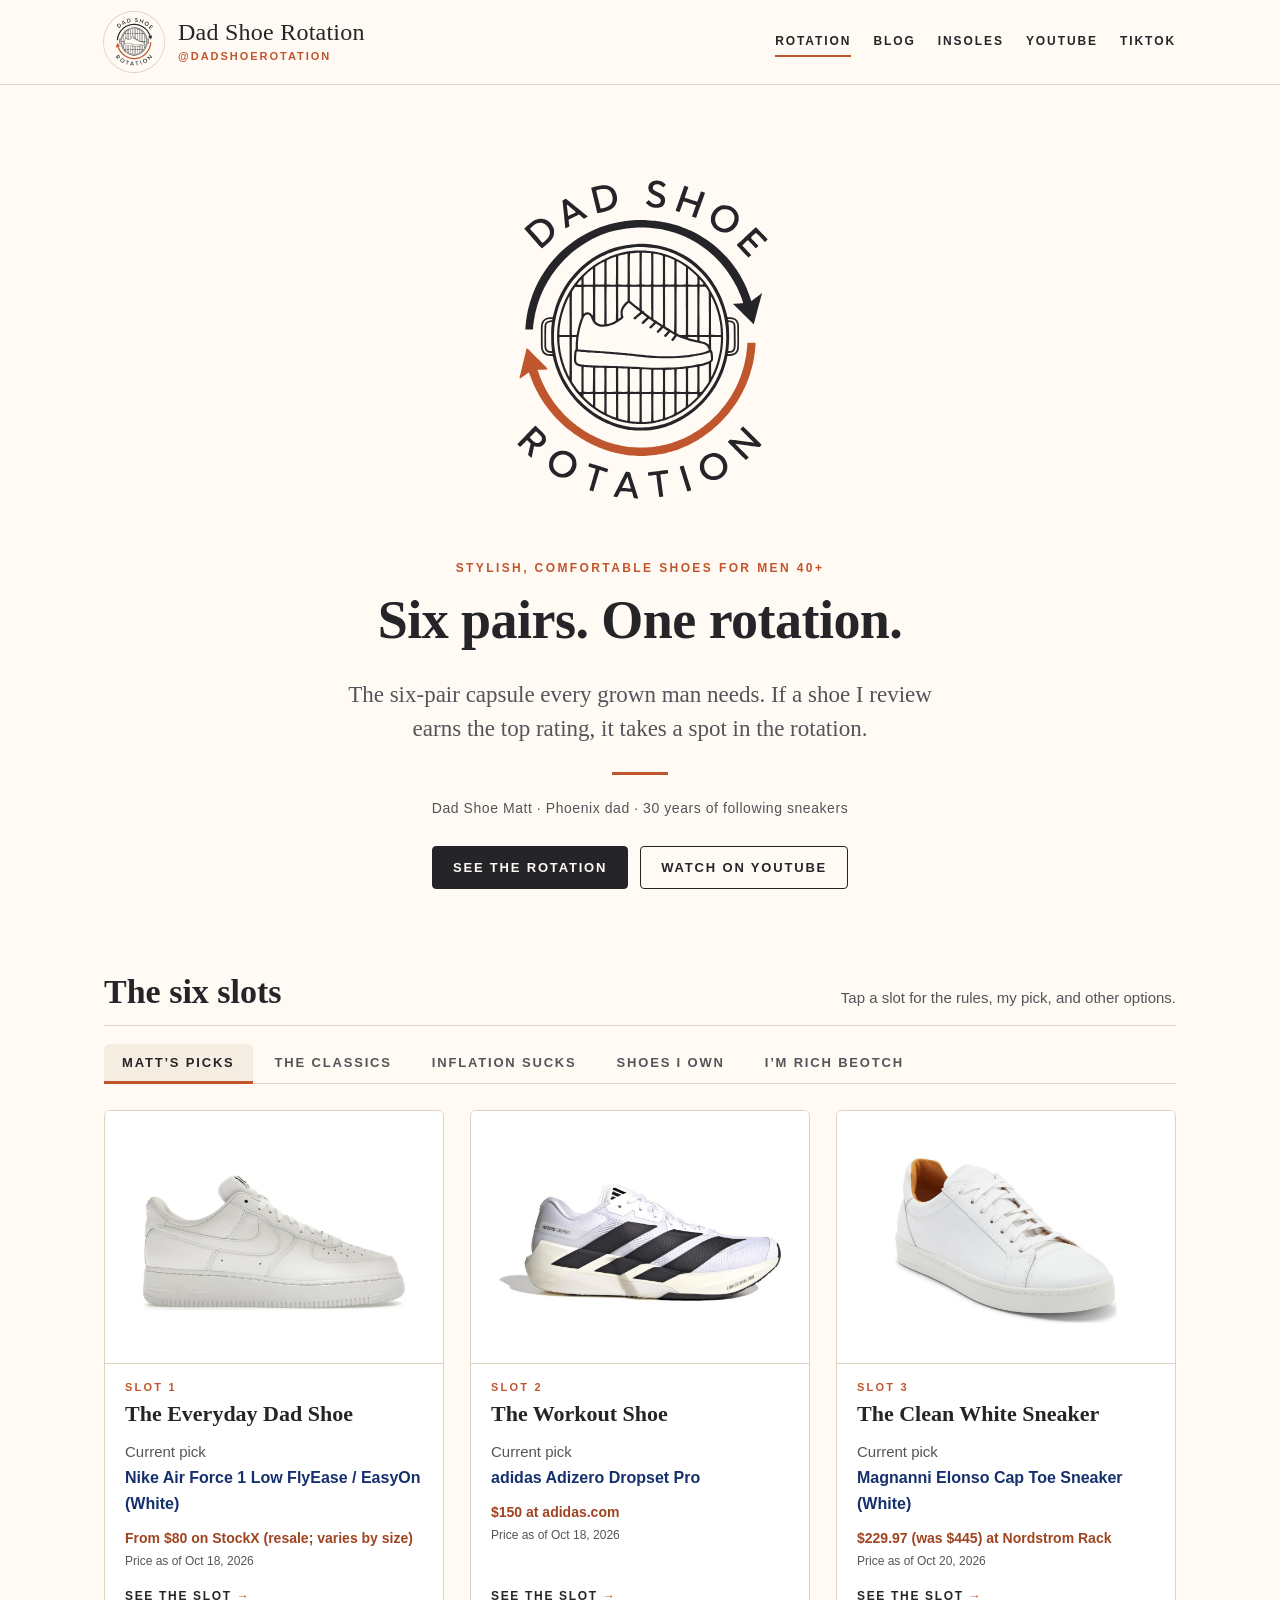
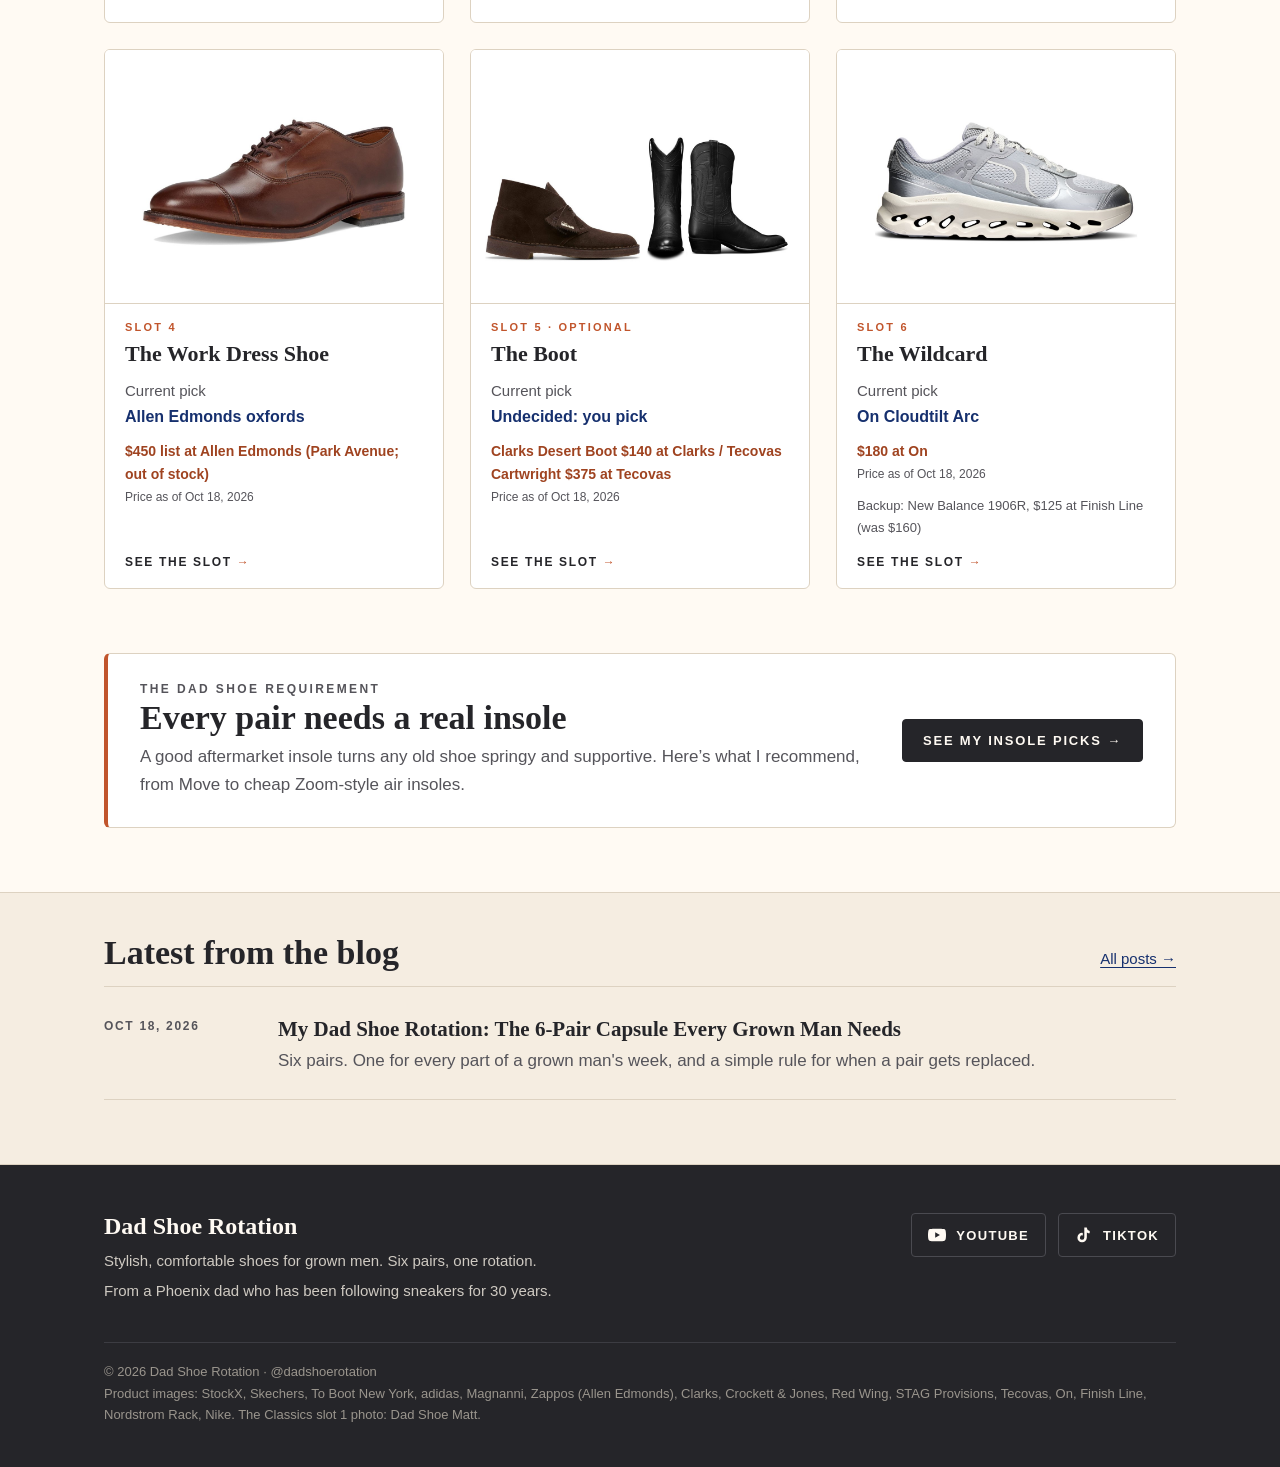
==== index.html @ 58acb255 "The Classics slot 2: Nike Structure Plus (White/Photon Dust/Black)" ====
<!doctype html>
<html lang="en">
<head>
<meta charset="utf-8">
<meta name="viewport" content="width=device-width, initial-scale=1">
<title>Dad Shoe Rotation: The six-pair capsule every grown man needs</title>
<meta name="description" content="The six-pair capsule every grown man needs. Shoe reviews and a living rotation from a Phoenix dad with 30 years of following sneakers.">
<meta property="og:title" content="Dad Shoe Rotation: The six-pair capsule every grown man needs">
<meta property="og:description" content="The six-pair capsule every grown man needs. Shoe reviews and a living rotation from a Phoenix dad with 30 years of following sneakers.">
<meta property="og:image" content="assets/dadshoerotation-logo-profile.png">
<meta name="theme-color" content="#fffaf3">
<link rel="icon" type="image/svg+xml" href="assets/dadshoerotation-logo-profile.svg">
<link rel="icon" type="image/png" href="assets/favicon-64.png">
<link rel="apple-touch-icon" href="assets/apple-touch-icon.png">
<link rel="stylesheet" href="assets/css/style.css">
</head>
<body>
<a class="skip" href="#main">Skip to content</a>
<header class="site-header">
  <div class="wrap">
    <a class="brand" href="index.html">
      <img src="assets/dadshoerotation-logo-profile.svg" alt="Dad Shoe Rotation logo" width="60" height="60">
      <span><span class="brand-name">Dad Shoe Rotation</span><span class="brand-handle">@dadshoerotation</span></span>
    </a>
    <nav class="nav" aria-label="Main"><a href="index.html#rotation" aria-current="page">Rotation</a><a href="blog/index.html">Blog</a><a href="insoles.html">Insoles</a><a href="https://www.youtube.com/@dadshoerotation" rel="noopener">YouTube</a><a href="https://www.tiktok.com/@dadshoerotation" rel="noopener">TikTok</a></nav>
  </div>
</header>
<main id="main">
<section class="hero">
  <div class="wrap hero-grid hero-stack">
    <img class="hero-logo" src="assets/dadshoerotation-logo-profile.svg" alt="Dad Shoe Rotation logo" width="420" height="420">
    <div class="hero-text">
      <p class="eyebrow">Stylish, comfortable shoes for men 40+</p>
      <h1>Six pairs. One rotation.</h1>
      <p class="lede">The six-pair capsule every grown man needs. If a shoe I review earns the top rating, it takes a spot in the rotation.</p>
      <hr class="rule">
      <p class="byline">Dad Shoe Matt &middot; Phoenix dad &middot; 30 years of following sneakers</p>
      <p class="hero-cta"><a class="btn btn-solid" href="#rotation">See the rotation</a> <a class="btn" href="https://www.youtube.com/@dadshoerotation" rel="noopener">Watch on YouTube</a></p>
    </div>
  </div>
</section>
<section class="section" id="rotation" aria-labelledby="rotation-title">
  <div class="wrap">
    <div class="section-head">
      <h2 id="rotation-title">The six slots</h2>
      <p>Tap a slot for the rules, my pick, and other options.</p>
    </div>
    <div class="tabs-row">
    <div class="tabs" role="tablist" aria-label="Rotation views" hidden>
      <button type="button" class="tab" role="tab" id="tab-picks" aria-controls="panel-picks" aria-selected="true" data-hash="picks">Matt&rsquo;s Picks</button>
      <button type="button" class="tab" role="tab" id="tab-classics" aria-controls="panel-classics" aria-selected="false" tabindex="-1" data-hash="classics">The Classics</button>
      <button type="button" class="tab" role="tab" id="tab-inflation" aria-controls="panel-inflation" aria-selected="false" tabindex="-1" data-hash="inflation">Inflation Sucks</button>
      <button type="button" class="tab" role="tab" id="tab-owned" aria-controls="panel-owned" aria-selected="false" tabindex="-1" data-hash="owned">Shoes I Own</button>
    </div>
      <a class="tab tab-link" href="rich.html">I&rsquo;m Rich Beotch</a>
    </div>
    <div class="tab-panel" id="panel-picks" aria-labelledby="tab-picks">
    <div class="grid">
      <a class="tile" href="slots/everyday-dad-shoe.html">
        <div class="tile-img"><img src="assets/slots/slot-1.jpg" alt="Nike Air Force 1 Low FlyEase in white" width="1200" height="900" loading="lazy"></div>
        <div class="tile-body">
          <span class="tile-num">Slot 1</span>
          <h3 class="tile-name">The Everyday Dad Shoe</h3>
          <p class="tile-pick">Current pick<strong>Nike Air Force 1 Low FlyEase / EasyOn (White)</strong></p>
          <p class="budget-price">From $80 on StockX (resale; varies by size)<span class="asof">Price as of Oct 18, 2026</span></p>
          <span class="tile-more">See the slot <span>&rarr;</span></span>
        </div>
      </a>
      <a class="tile" href="slots/workout-shoe.html">
        <div class="tile-img"><img src="assets/slots/slot-2.jpg" alt="adidas Adizero Dropset Pro training shoe in white with black stripes" width="1200" height="900" loading="lazy"></div>
        <div class="tile-body">
          <span class="tile-num">Slot 2</span>
          <h3 class="tile-name">The Workout Shoe</h3>
          <p class="tile-pick">Current pick<strong>adidas Adizero Dropset Pro</strong></p>
          <p class="budget-price">$150 at adidas.com<span class="asof">Price as of Oct 18, 2026</span></p>
          <span class="tile-more">See the slot <span>&rarr;</span></span>
        </div>
      </a>
      <a class="tile" href="slots/clean-white-sneaker.html">
        <div class="tile-img"><img src="assets/classics/classic-3.jpg" alt="Magnanni Elonso Cap Toe Sneaker in white leather" width="1200" height="900" loading="lazy"></div>
        <div class="tile-body">
          <span class="tile-num">Slot 3</span>
          <h3 class="tile-name">The Clean White Sneaker</h3>
          <p class="tile-pick">Current pick<strong>Magnanni Elonso Cap Toe Sneaker (White)</strong></p>
          <p class="budget-price">$229.97 (was $445) at Nordstrom Rack<span class="asof">Price as of Oct 20, 2026</span></p>
          <span class="tile-more">See the slot <span>&rarr;</span></span>
        </div>
      </a>
      <a class="tile" href="slots/work-dress-shoe.html">
        <div class="tile-img"><img src="assets/slots/slot-4.jpg" alt="Allen Edmonds Park Avenue cap-toe oxford in dark brown" width="1200" height="900" loading="lazy"></div>
        <div class="tile-body">
          <span class="tile-num">Slot 4</span>
          <h3 class="tile-name">The Work Dress Shoe</h3>
          <p class="tile-pick">Current pick<strong>Allen Edmonds oxfords</strong></p>
          <p class="budget-price">$450 list at Allen Edmonds (Park Avenue; out of stock)<span class="asof">Price as of Oct 18, 2026</span></p>
          <span class="tile-more">See the slot <span>&rarr;</span></span>
        </div>
      </a>
      <a class="tile" href="slots/boot.html">
        <div class="tile-img"><img src="assets/slots/slot-5.jpg" alt="Clarks Desert Boot in brown suede next to Tecovas Cartwright black cowboy boots" width="1200" height="900" loading="lazy"></div>
        <div class="tile-body">
          <span class="tile-num">Slot 5 &middot; Optional</span>
          <h3 class="tile-name">The Boot</h3>
          <p class="tile-pick">Current pick<strong>Undecided: you pick</strong></p>
          <p class="budget-price">Clarks Desert Boot $140 at Clarks / Tecovas Cartwright $375 at Tecovas<span class="asof">Price as of Oct 18, 2026</span></p>
          <span class="tile-more">See the slot <span>&rarr;</span></span>
        </div>
      </a>
      <a class="tile" href="slots/wildcard.html">
        <div class="tile-img"><img src="assets/slots/slot-6.jpg" alt="On Cloudtilt Arc in Alloy/Ivory" width="1200" height="900" loading="lazy"></div>
        <div class="tile-body">
          <span class="tile-num">Slot 6</span>
          <h3 class="tile-name">The Wildcard</h3>
          <p class="tile-pick">Current pick<strong>On Cloudtilt Arc</strong></p>
          <p class="budget-price">$180 at On<span class="asof">Price as of Oct 18, 2026</span></p>
          <p class="tile-backup">Backup: New Balance 1906R, $125 at Finish Line (was $160)</p>
          <span class="tile-more">See the slot <span>&rarr;</span></span>
        </div>
      </a>
    </div>
    </div>
    <div class="tab-panel" id="panel-classics" role="tabpanel" aria-labelledby="tab-classics" tabindex="0" hidden>
    <p class="tab-intro">The all-time classics for each slot. I&rsquo;m picking these myself, one slot at a time.</p>
    <div class="grid">
      <a class="tile" href="slots/everyday-dad-shoe.html">
        <div class="tile-img"><img src="assets/classics/classic-1.jpg" alt="Nike Air Monarch IV in White/Navy on a Nike outlet shelf" width="1200" height="900" loading="lazy"></div>
        <div class="tile-body">
          <span class="tile-num">Slot 1</span>
          <h3 class="tile-name">The Everyday Dad Shoe</h3>
          <p class="tile-pick">Classic pick<strong>Nike Air Monarch IV</strong></p>
          <p class="budget-color">White / Navy</p>
          <p class="budget-price">$74.99 at the Nike outlet (outlet price)<span class="asof">Price as of Oct 18, 2026</span></p>
          <p class="img-credit">Photo: Dad Shoe Matt</p>
          <span class="tile-more">See the slot <span>&rarr;</span></span>
        </div>
      </a>
      <a class="tile" href="slots/workout-shoe.html">
        <div class="tile-img"><img src="assets/classics/classic-2.jpg" alt="Nike Structure Plus road running shoe in White/Photon Dust/Black" width="1200" height="900" loading="lazy"></div>
        <div class="tile-body">
          <span class="tile-num">Slot 2</span>
          <h3 class="tile-name">The Workout Shoe</h3>
          <p class="tile-pick">Classic pick<strong>Nike Structure Plus</strong></p>
          <p class="budget-color">White / Photon Dust / Black</p>
          <p class="budget-price">$170 at Nike<span class="asof">Price as of Oct 20, 2026</span></p>
          <p class="img-credit">Image: Nike</p>
          <span class="tile-more">See the slot <span>&rarr;</span></span>
        </div>
      </a>
      <a class="tile" href="slots/clean-white-sneaker.html">
        <div class="tile-img"><img src="assets/classics/classic-3.jpg" alt="Magnanni Elonso Cap Toe Sneaker in white leather" width="1200" height="900" loading="lazy"></div>
        <div class="tile-body">
          <span class="tile-num">Slot 3</span>
          <h3 class="tile-name">The Clean White Sneaker</h3>
          <p class="tile-pick">Classic pick<strong>Magnanni Elonso Cap Toe Sneaker</strong></p>
          <p class="budget-color">White</p>
          <p class="budget-price">$229.97 at Nordstrom Rack (was $445)<span class="asof">Price as of Oct 18, 2026</span></p>
          <p class="tile-backup">Also: Magnanni Laska Slip-On in Black, $229.97 at Nordstrom Rack</p>
          <p class="img-credit">Image: Nordstrom Rack</p>
          <span class="tile-more">See the slot <span>&rarr;</span></span>
        </div>
      </a>
      <a class="tile" href="slots/work-dress-shoe.html">
        <div class="tile-img"><img src="assets/classics/classic-4.jpg" alt="Crockett &amp; Jones Connaught cap-toe oxford in Dark Brown Burnished Calf" width="1200" height="900" loading="lazy"></div>
        <div class="tile-body">
          <span class="tile-num">Slot 4</span>
          <h3 class="tile-name">The Work Dress Shoe</h3>
          <p class="tile-pick">Classic pick<strong>Crockett &amp; Jones Connaught</strong></p>
          <p class="budget-color">Dark Brown Burnished Calf</p>
          <p class="budget-price">$930 at Crockett &amp; Jones<span class="asof">Price as of Oct 18, 2026</span></p>
          <p class="tile-backup">Backup: Allen Edmonds Park Avenue Cap-Toe Oxford in Coffee, $450 list (out of stock)</p>
          <p class="img-credit">Image: Crockett &amp; Jones</p>
          <span class="tile-more">See the slot <span>&rarr;</span></span>
        </div>
      </a>
      <a class="tile" href="slots/boot.html">
        <div class="tile-img"><img src="assets/classics/classic-5.jpg" alt="Red Wing Heritage Iron Ranger 8111 boot in Amber Harness leather" width="1200" height="900" loading="lazy"></div>
        <div class="tile-body">
          <span class="tile-num">Slot 5 &middot; Optional</span>
          <h3 class="tile-name">The Boot</h3>
          <p class="tile-pick">Classic pick<strong>Red Wing Heritage Iron Ranger 8111</strong></p>
          <p class="budget-color">Amber Harness</p>
          <p class="budget-price">$349.99 at Red Wing<span class="asof">Price as of Oct 18, 2026</span></p>
          <p class="tile-backup">Also: Astorflex Greenflex suede chukka in Dark Khaki, $388 at STAG Provisions</p>
          <p class="img-credit">Image: Red Wing</p>
          <span class="tile-more">See the slot <span>&rarr;</span></span>
        </div>
      </a>
      <a class="tile" href="slots/wildcard.html">
        <div class="tile-img"><img src="assets/classics/classic-6.jpg" alt="Nike Zoom Vomero 5 in Platinum Tint" width="1200" height="900" loading="lazy"></div>
        <div class="tile-body">
          <span class="tile-num">Slot 6</span>
          <h3 class="tile-name">The Wildcard</h3>
          <p class="tile-pick">Classic pick<strong>Nike Zoom Vomero 5</strong></p>
          <p class="budget-color">Platinum Tint</p>
          <p class="budget-price">$170 at Nike<span class="asof">Price as of Oct 18, 2026</span></p>
          <p class="img-credit">Image: Nike</p>
          <span class="tile-more">See the slot <span>&rarr;</span></span>
        </div>
      </a>
    </div>
    </div>
    <div class="tab-panel" id="panel-inflation" role="tabpanel" aria-labelledby="tab-inflation" tabindex="0" hidden>
    <p class="tab-rule">The most economical version of each slot. Each slot has its own budget limit, set by the pick (never less than $100).</p>
    <div class="grid">
      <a class="tile" href="slots/everyday-dad-shoe.html">
        <div class="tile-img"><img src="assets/budget/budget-1.jpg" alt="The Everyday Dad Shoe: Inflation Sucks pick coming soon" width="1200" height="900" loading="lazy"></div>
        <div class="tile-body">
          <span class="tile-num">Slot 1</span>
          <h3 class="tile-name">The Everyday Dad Shoe</h3>
          <p class="tile-pick">Inflation Sucks pick<strong>Coming soon</strong></p>
          <span class="tile-more">See the slot <span>&rarr;</span></span>
        </div>
      </a>
      <a class="tile" href="slots/workout-shoe.html">
        <div class="tile-img"><img src="assets/budget/budget-2.jpg" alt="adidas Adizero Pacer in Cloud White / Core Black / Crystal White" width="1200" height="900" loading="lazy"></div>
        <div class="tile-body">
          <span class="tile-num">Slot 2</span>
          <h3 class="tile-name">The Workout Shoe</h3>
          <p class="tile-pick">Inflation Sucks pick<strong>adidas Adizero Pacer</strong></p>
          <p class="budget-color">Cloud White / Core Black / Crystal White</p>
          <p class="tile-limit"><span class="budget-limit">Budget limit: $100</span></p>
          <p class="budget-price">$80 at adidas.com<span class="asof">Price as of Oct 18, 2026</span></p>
          <p class="img-credit">Image: adidas</p>
          <span class="tile-more">See the slot <span>&rarr;</span></span>
        </div>
      </a>
      <a class="tile" href="slots/clean-white-sneaker.html">
        <div class="tile-img"><img src="assets/budget/budget-3.jpg" alt="adidas Continental 80 in Cloud White / Scarlet / Collegiate Navy" width="1200" height="900" loading="lazy"></div>
        <div class="tile-body">
          <span class="tile-num">Slot 3</span>
          <h3 class="tile-name">The Clean White Sneaker</h3>
          <p class="tile-pick">Inflation Sucks pick<strong>adidas Continental 80</strong></p>
          <p class="budget-color">Cloud White / Scarlet / Collegiate Navy</p>
          <p class="tile-limit"><span class="budget-limit">Budget limit: $100</span></p>
          <p class="budget-price">$60 at adidas.com (was $100)<span class="asof">Price as of Oct 18, 2026</span></p>
          <p class="img-credit">Image: adidas</p>
          <span class="tile-more">See the slot <span>&rarr;</span></span>
        </div>
      </a>
      <a class="tile" href="slots/work-dress-shoe.html">
        <div class="tile-img"><img src="assets/budget/budget-4.jpg" alt="The Work Dress Shoe: Inflation Sucks pick coming soon" width="1200" height="900" loading="lazy"></div>
        <div class="tile-body">
          <span class="tile-num">Slot 4</span>
          <h3 class="tile-name">The Work Dress Shoe</h3>
          <p class="tile-pick">Inflation Sucks pick<strong>Coming soon</strong></p>
          <span class="tile-more">See the slot <span>&rarr;</span></span>
        </div>
      </a>
      <a class="tile" href="slots/boot.html">
        <div class="tile-img"><img src="assets/budget/budget-5.jpg" alt="The Boot: Inflation Sucks pick coming soon" width="1200" height="900" loading="lazy"></div>
        <div class="tile-body">
          <span class="tile-num">Slot 5 &middot; Optional</span>
          <h3 class="tile-name">The Boot</h3>
          <p class="tile-pick">Inflation Sucks pick<strong>Coming soon</strong></p>
          <span class="tile-more">See the slot <span>&rarr;</span></span>
        </div>
      </a>
      <a class="tile" href="slots/wildcard.html">
        <div class="tile-img"><img src="assets/budget/budget-6.jpg" alt="The Wildcard: Inflation Sucks pick coming soon" width="1200" height="900" loading="lazy"></div>
        <div class="tile-body">
          <span class="tile-num">Slot 6</span>
          <h3 class="tile-name">The Wildcard</h3>
          <p class="tile-pick">Inflation Sucks pick<strong>Coming soon</strong></p>
          <span class="tile-more">See the slot <span>&rarr;</span></span>
        </div>
      </a>
    </div>
    </div>
    <div class="tab-panel" id="panel-owned" role="tabpanel" aria-labelledby="tab-owned" tabindex="0" hidden>
    <p class="tab-intro">These are pairs I actually own and wear, not just picks.</p>
    <p class="tab-rule">Every pair here is one I bought and wear. Got a question about one? Ask me, I own it. Drop it in the comments on <a href="https://www.youtube.com/@dadshoerotation" rel="noopener">YouTube</a> or on TikTok <a href="https://www.tiktok.com/@dadshoerotation" rel="noopener">@dadshoerotation</a>.</p>
    <div class="owned-grid" id="owned-grid"></div>
    </div>
  </div>
</section>
<section class="section insoles-callout" aria-labelledby="insoles-callout-title">
  <div class="wrap">
    <div class="teaser-card">
      <div>
        <p class="eyebrow">The dad shoe requirement</p>
        <h2 id="insoles-callout-title">Every pair needs a real insole</h2>
        <p>A good aftermarket insole turns any old shoe springy and supportive. Here&rsquo;s what I recommend, from Move to cheap Zoom-style air insoles.</p>
      </div>
      <p class="hero-cta"><a class="btn btn-solid" href="insoles.html">See my insole picks &rarr;</a></p>
    </div>
  </div>
</section>
<section class="section band" aria-labelledby="blog-title">
  <div class="wrap">
    <div class="section-head">
      <h2 id="blog-title">Latest from the blog</h2>
      <p><a href="blog/index.html">All posts &rarr;</a></p>
    </div>
    <ul class="posts">
      <li class="post-item">
        <time class="post-date" datetime="2026-10-18">Oct 18, 2026</time>
        <div><h3><a href="blog/my-dad-shoe-rotation.html">My Dad Shoe Rotation: The 6-Pair Capsule Every Grown Man Needs</a></h3><p>Six pairs. One for every part of a grown man's week, and a simple rule for when a pair gets replaced.</p></div>
      </li>
    </ul>
  </div>
</section>
</main>
<footer class="site-footer">
  <div class="wrap">
    <div>
      <h2>Dad Shoe Rotation</h2>
      <p>Stylish, comfortable shoes for grown men. Six pairs, one rotation.</p>
      <p>From a Phoenix dad who has been following sneakers for 30 years.</p>
    </div>
    <div class="social">
      <a href="https://www.youtube.com/@dadshoerotation" rel="noopener"><svg viewBox="0 0 24 24" aria-hidden="true"><path d="M23.5 6.2a3 3 0 0 0-2.1-2.1C19.5 3.6 12 3.6 12 3.6s-7.5 0-9.4.5A3 3 0 0 0 .5 6.2 31 31 0 0 0 0 12a31 31 0 0 0 .5 5.8 3 3 0 0 0 2.1 2.1c1.9.5 9.4.5 9.4.5s7.5 0 9.4-.5a3 3 0 0 0 2.1-2.1A31 31 0 0 0 24 12a31 31 0 0 0-.5-5.8zM9.6 15.6V8.4l6.3 3.6-6.3 3.6z"/></svg> YouTube</a>
      <a href="https://www.tiktok.com/@dadshoerotation" rel="noopener"><svg viewBox="0 0 24 24" aria-hidden="true"><path d="M19.6 6.7a4.8 4.8 0 0 1-3.8-4.2V2h-3.4v13.4a2.9 2.9 0 1 1-2-2.7V9.2a6.3 6.3 0 1 0 5.4 6.2V8.6a8.2 8.2 0 0 0 3.8 1.2V6.4l-.1.3z"/></svg> TikTok</a>
    </div>
    <p class="fine">&copy; 2026 Dad Shoe Rotation &middot; @dadshoerotation<br>Product images: StockX, Skechers, To Boot New York, adidas, Magnanni, Zappos (Allen Edmonds), Clarks, Crockett &amp; Jones, Red Wing, STAG Provisions, Tecovas, On, Finish Line, Nordstrom Rack, Nike. The Classics slot 1 photo: Dad Shoe Matt.</p>
  </div>
</footer>
<script src="assets/js/owned.js" defer></script>
<script src="assets/js/tabs.js" defer></script>
</body>
</html>
---- assets/css/style.css ----
/* Dad Shoe Rotation — site styles. Plain CSS, no build step. */
:root{
  --cream:#fffaf3; --cream-2:#f5ede1; --cream-3:#ebe0cf;
  --charcoal:#252529; --ink-soft:#55545a; --line:#ddd2c1;
  --orange:#c1552c; --orange-dark:#9f4320;
  --navy:#16306e;
  --serif:"Iowan Old Style","Palatino Linotype",Palatino,"Book Antiqua",Georgia,"Noto Serif",serif;
  --sans:-apple-system,BlinkMacSystemFont,"Segoe UI",Roboto,"Helvetica Neue",Arial,sans-serif;
  --wrap:1120px; --radius:6px;
}
*,*::before,*::after{box-sizing:border-box}
html{-webkit-text-size-adjust:100%}
body{margin:0;background:var(--cream);color:var(--charcoal);font:17px/1.65 var(--sans);-webkit-font-smoothing:antialiased}
img{max-width:100%;display:block}
a{color:var(--navy);text-decoration-thickness:1px;text-underline-offset:3px}
a:hover{color:var(--orange-dark)}
:focus-visible{outline:3px solid var(--orange);outline-offset:3px}
.wrap{max-width:var(--wrap);margin:0 auto;padding:0 24px}
.narrow{max-width:740px}
.skip{position:absolute;left:-9999px}.skip:focus{left:16px;top:12px;background:var(--charcoal);color:var(--cream);padding:8px 12px;z-index:10}

/* Header */
.site-header{border-bottom:1px solid var(--line);background:var(--cream)}
.site-header .wrap{display:flex;align-items:center;justify-content:space-between;gap:20px;min-height:84px;padding-top:10px;padding-bottom:10px}
.brand{display:flex;align-items:center;gap:14px;text-decoration:none;color:var(--charcoal)}
.brand img{width:60px;height:60px;border-radius:50%;box-shadow:0 0 0 1px var(--line)}
.brand-name{font-family:var(--serif);font-size:24px;line-height:1.1;letter-spacing:.01em}
.brand-handle{display:block;font:600 11px/1.4 var(--sans);letter-spacing:.18em;text-transform:uppercase;color:var(--orange)}
.nav{display:flex;gap:22px;flex-wrap:wrap}
.nav a{font:600 12px/1 var(--sans);letter-spacing:.16em;text-transform:uppercase;color:var(--charcoal);text-decoration:none;padding:8px 0;border-bottom:2px solid transparent}
.nav a:hover,.nav a[aria-current="page"]{border-bottom-color:var(--orange);color:var(--charcoal)}

/* Type */
.eyebrow{font:700 12px/1.3 var(--sans);letter-spacing:.2em;text-transform:uppercase;color:var(--orange);margin:0 0 12px}
h1,h2,h3{font-family:var(--serif);font-weight:600;line-height:1.15;color:var(--charcoal);margin:0 0 .5em}
h1{font-size:clamp(34px,5vw,54px);letter-spacing:-.01em}
h2{font-size:clamp(26px,3.2vw,34px)}
h3{font-size:21px}
p{margin:0 0 1.1em}
.lede{font-family:var(--serif);font-size:clamp(19px,2.2vw,23px);line-height:1.5;color:var(--ink-soft)}
.rule{width:56px;height:3px;background:var(--orange);border:0;margin:22px 0}

/* Hero */
.hero{padding:56px 0 24px}
.hero-grid{display:grid;grid-template-columns:1.25fr 1fr;gap:48px;align-items:center}
.hero .lede{max-width:600px}
.hero-logo{width:100%;max-width:360px;justify-self:center;border-radius:50%}
.hero-cta{margin-top:26px;display:flex;gap:12px;flex-wrap:wrap}
.btn.btn-solid{background:var(--charcoal);color:var(--cream)}
.btn.btn-solid:hover{background:var(--orange);border-color:var(--orange);color:#fff}
.byline{font-size:14px;letter-spacing:.04em;color:var(--ink-soft);margin:0}

/* Rotation grid */
.section{padding:40px 0 64px}
.section-head{display:flex;align-items:end;justify-content:space-between;gap:16px;margin-bottom:26px;border-bottom:1px solid var(--line);padding-bottom:14px}
.section-head h2{margin:0}
.section-head p{margin:0;color:var(--ink-soft);font-size:15px}
.grid{display:grid;grid-template-columns:repeat(3,1fr);gap:26px}
.tile{display:flex;flex-direction:column;background:#fff;border:1px solid var(--line);border-radius:var(--radius);overflow:hidden;text-decoration:none;color:var(--charcoal);transition:transform .2s ease,box-shadow .2s ease,border-color .2s ease}
.tile:hover{transform:translateY(-3px);box-shadow:0 14px 30px -18px rgba(37,37,41,.45);border-color:var(--cream-3);color:var(--charcoal)}
.tile-img{aspect-ratio:4/3;background:var(--cream-2);overflow:hidden}
.tile-img img{width:100%;height:100%;object-fit:cover}
.tile-body{padding:18px 20px 20px;display:flex;flex-direction:column;gap:4px;flex:1}
.tile-num{font:700 11px/1 var(--sans);letter-spacing:.2em;text-transform:uppercase;color:var(--orange)}
.tile-name{font-family:var(--serif);font-size:22px;line-height:1.2;margin:4px 0 8px}
.tile-pick{font-size:15px;color:var(--ink-soft);margin:0}
.tile-pick strong{display:block;color:var(--navy);font-weight:600;font-size:16px}
.tile-more{margin-top:auto;padding-top:14px;font:600 12px/1 var(--sans);letter-spacing:.14em;text-transform:uppercase;color:var(--charcoal)}
.tile-more span{color:var(--orange);transition:margin .2s}
.tile:hover .tile-more span{margin-left:4px}

/* Blog list */
.posts{list-style:none;margin:0;padding:0}
.post-item{display:grid;grid-template-columns:150px 1fr;gap:24px;padding:24px 0;border-bottom:1px solid var(--line)}
.post-item:first-child{padding-top:4px}
.post-date{font:600 12px/1.6 var(--sans);letter-spacing:.14em;text-transform:uppercase;color:var(--ink-soft)}
.post-item h3{margin:0 0 6px}
.post-item h3 a{color:var(--charcoal);text-decoration:none}
.post-item h3 a:hover{color:var(--orange-dark)}
.post-item p{margin:0;color:var(--ink-soft)}
.band{background:var(--cream-2);border-top:1px solid var(--line);border-bottom:1px solid var(--line)}

/* Slot page */
.crumb{padding:26px 0 0;font-size:14px}
.crumb a{text-decoration:none;font-weight:600;letter-spacing:.04em}
.slot-hero{display:grid;grid-template-columns:1.05fr 1fr;gap:48px;align-items:center;padding:28px 0 48px}
.slot-hero .tile-img{border-radius:var(--radius);border:1px solid var(--line)}
.rules p{font-size:18px}
.pick{background:var(--navy);color:var(--cream);border-radius:var(--radius);padding:26px 28px;margin:8px 0 0}
.pick .eyebrow{color:#f0b494}
.pick > p:not(.eyebrow){margin-bottom:4px}
.pick h3{color:var(--cream);font-size:26px;margin:0 0 6px}
.pick p{margin:0;color:#dfe3ee;font-size:16px}
.pick-split{display:grid;grid-template-columns:1fr 1fr;gap:14px;margin-top:12px}
.pick-split div{background:rgba(255,250,243,.08);border:1px solid rgba(255,250,243,.2);border-radius:4px;padding:14px 16px}
.pick-split h3{font-size:21px}
.options{display:grid;grid-template-columns:1fr 1fr;gap:28px;padding:8px 0 64px}
.card{background:#fff;border:1px solid var(--line);border-radius:var(--radius);padding:26px 28px}
.card.more{background:var(--cream-2)}
.card h2{font-size:24px;margin-bottom:4px}
.card .note{font-size:14px;color:var(--ink-soft);margin-bottom:16px}
.list{list-style:none;margin:0;padding:0}
.list li{padding:12px 0;border-top:1px solid var(--line)}
.list li:first-child{border-top:0}
.list strong{display:block;font-family:var(--serif);font-size:18px;font-weight:600}
.list span{font-size:15px;color:var(--ink-soft)}
.tag{display:inline-block;font:700 10px/1 var(--sans);letter-spacing:.16em;text-transform:uppercase;background:var(--orange);color:#fff;padding:5px 7px;border-radius:3px;vertical-align:middle;margin-left:6px}
.slot-nav{display:flex;justify-content:space-between;gap:16px;border-top:1px solid var(--line);padding:22px 0 56px;font-size:15px}
.slot-nav a{text-decoration:none;font-weight:600}

/* Article */
.article{padding:44px 0 72px}
.article h1{font-size:clamp(32px,4.4vw,46px)}
.article h2{font-size:26px;margin-top:1.8em}
.article p,.article li{font-size:18px}
.article .meta{font-size:14px;color:var(--ink-soft);letter-spacing:.04em;margin-bottom:28px}
.article blockquote{margin:28px 0;padding:6px 0 6px 22px;border-left:3px solid var(--orange);font-family:var(--serif);font-size:21px;color:var(--ink-soft)}
.article .slot-link{font:600 13px/1 var(--sans);letter-spacing:.12em;text-transform:uppercase;text-decoration:none}

/* Buttons + footer */
.btn{display:inline-flex;align-items:center;gap:10px;font:600 13px/1 var(--sans);letter-spacing:.14em;text-transform:uppercase;text-decoration:none;padding:14px 20px;border-radius:4px;border:1px solid var(--charcoal);color:var(--charcoal)}
.btn:hover{background:var(--charcoal);color:var(--cream)}
.site-footer{background:var(--charcoal);color:#cfcac2;padding:48px 0 36px;font-size:15px}
.site-footer .wrap{display:grid;grid-template-columns:1.4fr 1fr;gap:32px;align-items:start}
.site-footer h2{color:var(--cream);font-size:24px;margin-bottom:8px}
.site-footer p{margin:0 0 6px}
.social{display:flex;gap:12px;flex-wrap:wrap;justify-content:flex-end}
.social a{display:inline-flex;align-items:center;gap:10px;color:var(--cream);text-decoration:none;border:1px solid #4a4a50;border-radius:4px;padding:12px 16px;font:600 13px/1 var(--sans);letter-spacing:.1em;text-transform:uppercase}
.social a:hover{border-color:var(--orange);color:var(--cream);background:#2f2f34}
.social svg{width:18px;height:18px;fill:currentColor}
.fine{grid-column:1/-1;border-top:1px solid #3c3c42;padding-top:18px;margin-top:8px;font-size:13px;color:#9a958d}

/* Responsive */
@media (max-width:900px){
  .grid{grid-template-columns:repeat(2,1fr);gap:18px}
  .slot-hero{grid-template-columns:1fr;gap:28px}
  .hero-grid{grid-template-columns:1fr;gap:8px}
  .hero-logo{display:none}
  .options{grid-template-columns:1fr}
}
@media (max-width:640px){
  body{font-size:16px}
  .site-header .wrap{flex-direction:column;align-items:flex-start;gap:6px;min-height:0;padding-top:14px;padding-bottom:6px}
  .brand img{width:52px;height:52px}
  .brand-name{font-size:21px}
  .nav{gap:18px}
  .hero{padding:36px 0 16px}
  .eyebrow{letter-spacing:.14em;font-size:11px}
  .grid{grid-template-columns:1fr 1fr;gap:12px}
  .tile-body{padding:12px 12px 14px}
  .tile-name{font-size:17px;margin:2px 0 4px}
  .tile-pick{font-size:13px}.tile-pick strong{font-size:14px}
  .tile-more{display:none}
  .section-head{flex-direction:column;align-items:flex-start}
  .post-item{grid-template-columns:1fr;gap:4px}
  .card{padding:22px 20px}
  .pick{padding:22px 20px}
  .pick-split{grid-template-columns:1fr}
  .site-footer .wrap{grid-template-columns:1fr}
  .social{justify-content:flex-start}
  .article p,.article li{font-size:17px}
}
@media (prefers-reduced-motion:reduce){*{transition:none!important}}

/* v2: product photos + shop links */
.tile-img{background:#fff}
.tile-img img{object-fit:contain}
.tile .tile-img{border-bottom:1px solid var(--line)}
.slot-photo{margin:0}
.img-credit{margin:8px 2px 0;font-size:12px;letter-spacing:.04em;color:var(--ink-soft)}
.shop{margin:16px 0 0!important}
.btn.btn-shop{background:var(--orange);border-color:var(--orange);color:#fff}
.btn.btn-shop:hover{background:#fff;border-color:#fff;color:var(--charcoal)}
.btn.btn-sm{padding:10px 14px;font-size:11px}
.pick-split p:not(.eyebrow){margin:4px 0 0;font-size:14px}
.pick-split .shop{margin-top:12px!important}

/* v4: budget rotation */
.budget-price{margin:6px 0 0;font-size:14px;color:var(--orange-dark);font-weight:600}
.budget-note{margin:22px 0 0;font-size:14px;color:var(--ink-soft)}
.budget-teaser{padding-top:0}
.teaser-card{display:flex;align-items:center;justify-content:space-between;gap:28px;background:#fff;border:1px solid var(--line);border-left:4px solid var(--orange);border-radius:var(--radius);padding:28px 32px}
.teaser-card h2{margin-bottom:6px}
.teaser-card p{margin:0;color:var(--ink-soft)}
.teaser-card .hero-cta{margin:0;flex-shrink:0}
.budget-callout{margin-top:16px;border:1px dashed var(--orange);border-radius:var(--radius);padding:16px 20px;background:#fff}
.budget-callout .eyebrow{margin-bottom:6px}
.budget-callout p:not(.eyebrow){margin:0;font-size:15px}
@media (max-width:640px){.teaser-card{flex-direction:column;align-items:flex-start;padding:22px 20px}}
/* v5: budget tiles with shop links */
.budget-tile:hover{transform:none}
.budget-tile .tile-name a{color:inherit;text-decoration:none}
.budget-tile .tile-name a:hover{color:var(--orange)}
.budget-color{margin:2px 0 0;font-size:14px;color:var(--ink-soft)}
.asof{display:block;font-weight:400;font-size:12px;color:var(--ink-soft);margin-top:2px}
.budget-tile .img-credit{margin:4px 0 0}
.budget-links{margin-top:auto;padding-top:14px;display:flex;flex-wrap:wrap;align-items:center;gap:10px 16px}
.budget-slot{font:600 12px/1 var(--sans);letter-spacing:.14em;text-transform:uppercase;color:var(--charcoal);text-decoration:none}
.budget-slot:hover{color:var(--orange)}
.fine-credit{margin:6px 0 0;font-size:12px;color:var(--ink-soft)}
.budget-callout a{white-space:nowrap}
@media (max-width:640px){.budget-links .btn{width:100%;text-align:center}}
/* v6: rotation tabs */
.tabs-row{display:flex;flex-wrap:wrap;align-items:flex-end;gap:4px;margin:-8px 0 26px;border-bottom:1px solid var(--line)}
.tabs{display:flex;gap:4px;flex:0 0 auto}
.tabs[hidden]{display:none}
.tabs::-webkit-scrollbar{display:none}
.tab{flex:0 0 auto;appearance:none;background:transparent;border:0;border-bottom:3px solid transparent;margin-bottom:-1px;padding:12px 18px;font:600 13px/1 var(--sans);letter-spacing:.14em;text-transform:uppercase;color:var(--ink-soft);cursor:pointer;border-radius:var(--radius) var(--radius) 0 0;transition:color .2s,background .2s,border-color .2s}
.tab:hover{color:var(--charcoal);background:var(--cream-2)}
.tab[aria-selected="true"]{color:var(--charcoal);border-bottom-color:var(--orange);background:var(--cream-2)}
.tab:focus-visible{outline:2px solid var(--navy);outline-offset:-2px}
.tab-panel:focus-visible{outline:2px solid var(--navy);outline-offset:6px;border-radius:var(--radius)}
.tab-intro{margin:0 0 20px;color:var(--ink-soft);font-size:15px;max-width:720px}
@media (max-width:640px){
  .tabs{gap:0}
  .tab{flex:1 1 0;padding:12px 6px;font-size:11px;letter-spacing:.08em;white-space:nowrap}
  .tab-intro{font-size:14px}
}
/* v7: Inflation Sucks rule */
.tab-rule{margin:0 0 20px;padding:12px 16px;background:#fff;border:1px solid var(--line);border-left:4px solid var(--orange);border-radius:var(--radius);font:600 16px/1.4 var(--serif);color:var(--charcoal);max-width:720px}
/* v8: stacked, centered hero with large logo */
.hero-stack{grid-template-columns:1fr;gap:20px;justify-items:center;text-align:center}
.hero-stack .hero-logo{display:block;width:min(82vw,400px);max-width:none;height:auto;margin:0 auto}
.hero-stack .hero-text{max-width:680px}
.hero-stack .lede{margin-left:auto;margin-right:auto}
.hero-stack .rule{margin-left:auto;margin-right:auto}
.hero-stack .hero-cta{justify-content:center}
@media (max-width:900px){.hero-stack{gap:12px}.hero-stack .hero-logo{display:block}}
@media (max-width:640px){.hero{padding:24px 0 16px}}
/* v9: backup pick */
.pick-backup{margin-top:16px;background:#fff;border:1px solid var(--line);border-left:4px solid var(--navy)}
.pick-backup .backup-photo{margin:6px 0 12px;max-width:340px}
.pick-backup .backup-photo .tile-img{border:1px solid var(--line);border-radius:var(--radius)}
.pick-backup .backup-photo figcaption{margin-top:4px}
.backup-price{font-weight:600;color:var(--orange-dark);font-size:15px}
.tile-backup{margin:4px 0 0;font-size:13px;color:var(--ink-soft)}
.pick-backup,.pick-backup h3,.pick-backup p{color:var(--charcoal)}
.pick-backup .eyebrow{color:var(--orange)}
.pick-backup .img-credit,.pick-backup .asof{color:var(--ink-soft)}
.pick-backup .backup-price{color:var(--orange-dark)}
/* v10: insoles page, classic boxes */
.insoles-narrow{max-width:760px}
.insoles-narrow h2{margin-bottom:12px}
.insoles-narrow p{font-size:17px}
.zoom-take{margin:28px 0;padding:22px 26px;background:var(--charcoal);color:var(--cream);border-left:6px solid var(--orange);border-radius:var(--radius)}
.zoom-take p{margin:0;font:600 24px/1.35 var(--serif);color:var(--cream)}
.zoom-take cite{display:block;margin-top:10px;font:600 12px/1 var(--sans);letter-spacing:.14em;text-transform:uppercase;font-style:normal;color:#f0b494}
.insole-picks{display:grid;grid-template-columns:1fr 1fr;gap:28px;align-items:start}
.insole-card h3{font-size:24px;margin:4px 0 8px}
.insole-card .insole-photo{margin:6px 0 14px}
.insole-card .insole-photo .tile-img{border:1px solid var(--line);border-radius:var(--radius)}
.insole-card .shop{display:flex;flex-wrap:wrap;gap:10px}
.insole-card .disclaimer{font-size:14px;background:var(--cream-2);border-radius:var(--radius);padding:10px 14px}
.insole-list a{color:var(--navy)}
.insole-list span{font-size:15px;color:var(--ink-soft)}
.insole-link{font-weight:600}
.insoles-callout{padding-top:0}
.classic-alt{margin-top:18px;padding-top:16px;border-top:1px solid var(--line)}
.classic-link{margin-top:12px!important;font-size:14px}
.pick-backup .classic-link a,.pick-backup p a:not(.btn){color:var(--navy)}
@media (max-width:900px){.insole-picks{grid-template-columns:1fr}}
@media (max-width:640px){.zoom-take p{font-size:20px}.insoles-narrow p{font-size:16px}}
.insoles-hero .wrap{max-width:760px}

/* v11: rich tab + page */
.tab-link{text-decoration:none;display:inline-block}
.tab-link:hover{color:var(--charcoal);background:var(--cream-2)}
.tab:focus-visible{outline:2px solid var(--navy);outline-offset:-2px}
.rich{padding:72px 0 88px;text-align:center}
.rich-wrap{max-width:720px}
.rich h1{font-size:clamp(36px,7vw,60px);line-height:1.1;margin:8px 0 16px}
.rich .lede{margin:0 auto 26px;max-width:560px}
.rich-count{font:600 15px/1.4 var(--sans);letter-spacing:.06em;color:var(--ink-soft)}
.rich-count span{display:inline-block;min-width:1.2em;font:700 30px/1 var(--serif);color:var(--orange);vertical-align:-4px}
.rich-cta{justify-content:center}
@media (max-width:640px){
  .tabs-row{gap:0;margin:-4px 0 18px}
  .tabs{flex:1 1 100%;gap:0}
  .tab-link{flex:1 1 100%;text-align:center}
  .rich{padding:48px 0 64px}
}
/* v11b: rich page clip */
.rich-shout{font-family:var(--serif, Georgia, serif);font-weight:800;font-size:clamp(40px,9vw,76px);line-height:1;margin:6px 0 22px;color:var(--orange, #d9622b);letter-spacing:-.02em}
.rich-video{margin:0 auto 28px;max-width:640px}
.rich-video[hidden]{display:none}
.rich-frame{position:relative;padding-top:56.25%;background:#111;border-radius:10px;overflow:hidden}
.rich-frame iframe,.rich-frame #rich-player{position:absolute;inset:0;width:100%;height:100%;border:0}
.rich-unmute{margin-top:10px;font:inherit;font-weight:700;padding:8px 16px;border-radius:999px;border:1px solid var(--line);background:#fff;cursor:pointer}
.rich-unmute[hidden]{display:none}
.rich-credit{font-size:13px;opacity:.75;margin-top:8px}
/* v12: prices on every pick */
.pick-price{font-weight:600;font-size:15px;margin:6px 0 4px!important;color:#f0b494!important}
.pick-price .asof{color:rgba(223,227,238,.8)}
.pick-split .pick-price{font-size:14px}
.pick-backup .backup-price{margin:6px 0 4px}
.tile-backup + .budget-price,.budget-price + .tile-backup{margin-top:6px}
/* v12b: rich clip crop: iframe is taller than the 16:9 window, so YouTube letterboxes the
   video in the middle and its title/branding overlays land in the cropped-off bands. */
.rich-frame{padding-top:56.25%}
.rich-frame iframe,.rich-frame #rich-player{top:-80px!important;bottom:auto!important;left:0;height:calc(100% + 160px)!important;pointer-events:none}
.rich-cover{position:absolute;inset:0;z-index:2;display:flex;align-items:center;justify-content:center;border:0;background:#1d1f2b;color:var(--cream);font:700 20px/1.2 var(--serif);cursor:pointer}
.rich-cover[hidden]{display:none}
/* v13: per-slot Inflation Sucks budget limit badge */
.tile-limit{margin:8px 0 2px!important}
.budget-limit{display:inline-block;white-space:nowrap;font-size:10.5px;font-weight:700;letter-spacing:.06em;text-transform:uppercase;color:var(--orange-dark);border:1px solid var(--orange);border-radius:999px;padding:3px 10px;background:#fff}
/* v14: Shoes I Own tab, compact cards (scales to dozens of pairs) */
.owned-grid{display:grid;grid-template-columns:repeat(auto-fill,minmax(180px,1fr));gap:16px}
.owned-card{display:flex;flex-direction:column;background:#fff;border:1px solid var(--line);border-radius:var(--radius);overflow:hidden}
.owned-body{padding:10px 12px 12px;display:flex;flex-direction:column;gap:4px;flex:1}
.owned-name{font-family:var(--serif);font-size:16px;line-height:1.25;margin:0 0 2px}
.owned-price{margin:0;font-size:13px;font-weight:600;color:var(--orange-dark)}
.owned-price .asof{font-size:11px}
.owned-link{font-size:12px;font-weight:700;letter-spacing:.08em;text-transform:uppercase;color:var(--navy);margin-top:2px}
.owned-card .img-credit{margin-top:auto;padding-top:4px;font-size:11px}
.tab-rule a{white-space:nowrap}
@media (max-width:640px){.owned-grid{grid-template-columns:repeat(2,1fr);gap:10px}.owned-name{font-size:15px}}
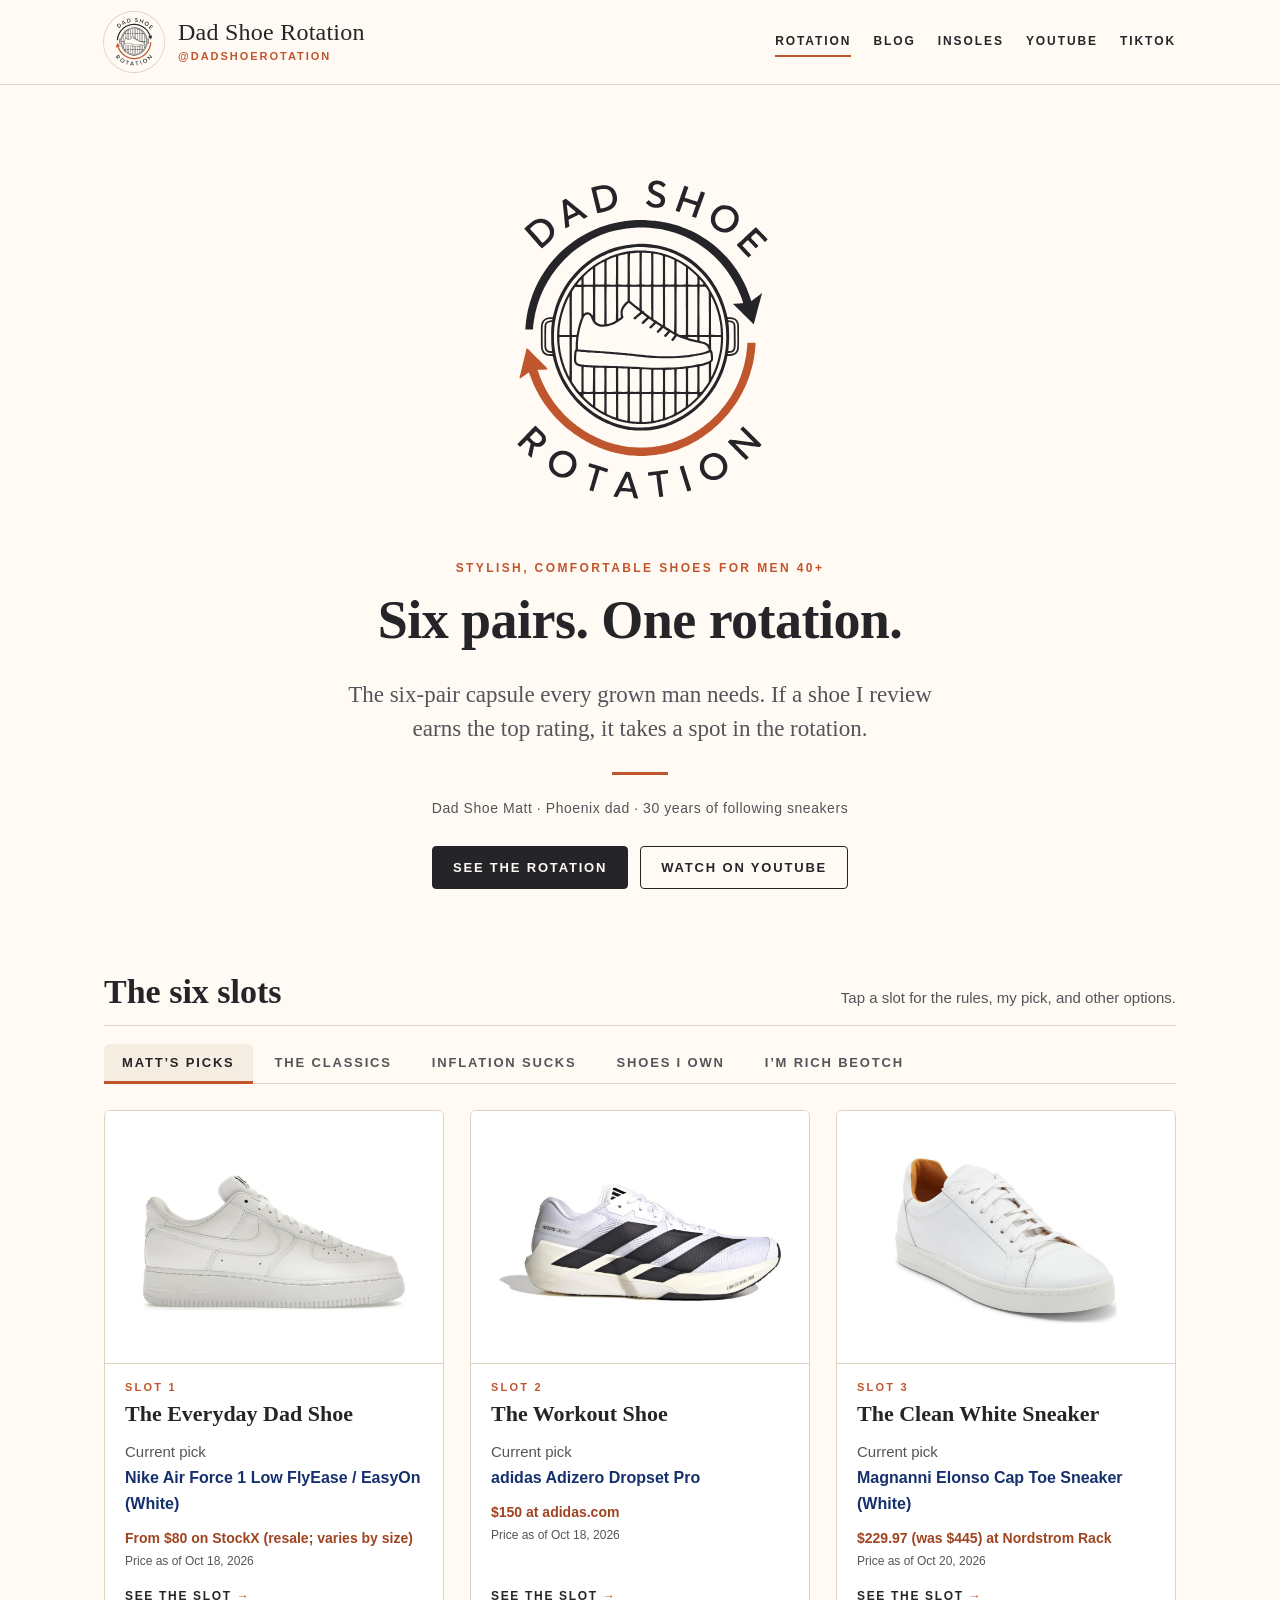
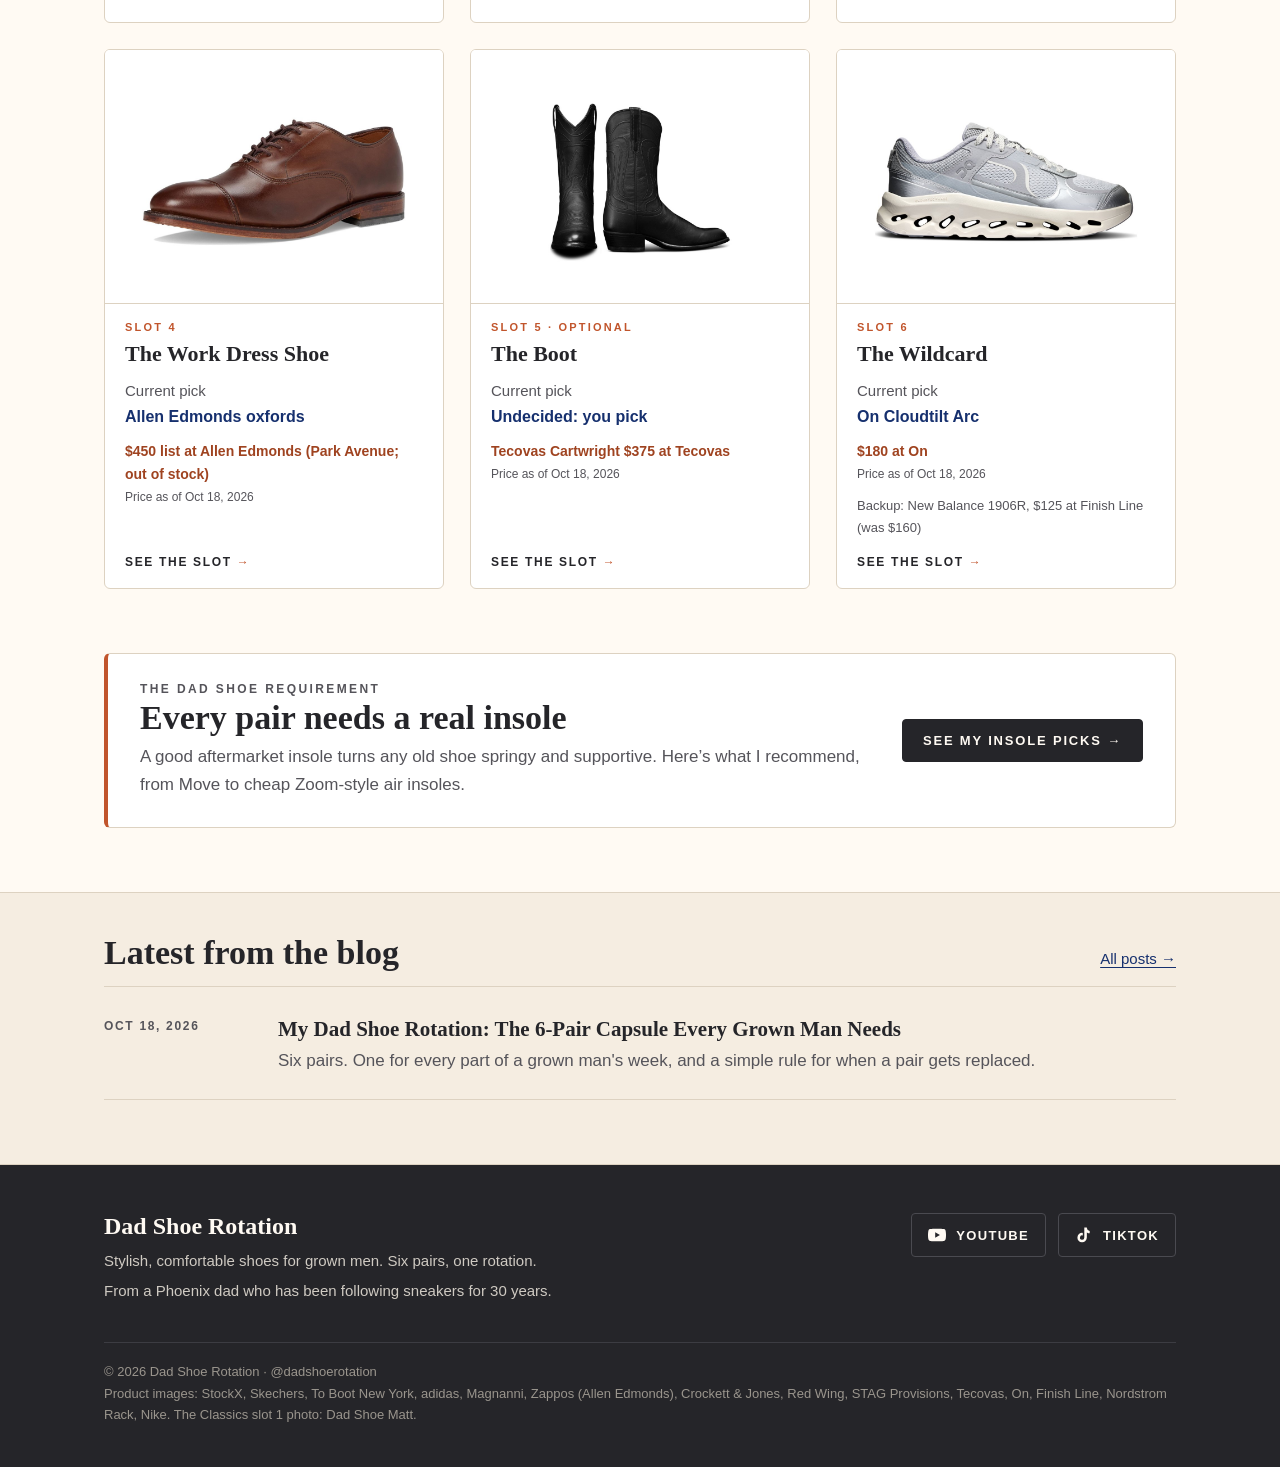
==== commit 11dd5a3b: "Matt's Picks slot 5: remove Clarks Desert Boot" ====
--- a/index.html
+++ b/index.html
@@ -97,12 +97,12 @@
         </div>
       </a>
       <a class="tile" href="slots/boot.html">
-        <div class="tile-img"><img src="assets/slots/slot-5.jpg" alt="Clarks Desert Boot in brown suede next to Tecovas Cartwright black cowboy boots" width="1200" height="900" loading="lazy"></div>
+        <div class="tile-img"><img src="assets/slots/slot-5.jpg" alt="Tecovas The Cartwright cowboy boots in Midnight cowhide" width="1200" height="900" loading="lazy"></div>
         <div class="tile-body">
           <span class="tile-num">Slot 5 &middot; Optional</span>
           <h3 class="tile-name">The Boot</h3>
           <p class="tile-pick">Current pick<strong>Undecided: you pick</strong></p>
-          <p class="budget-price">Clarks Desert Boot $140 at Clarks / Tecovas Cartwright $375 at Tecovas<span class="asof">Price as of Oct 18, 2026</span></p>
+          <p class="budget-price">Tecovas Cartwright $375 at Tecovas<span class="asof">Price as of Oct 18, 2026</span></p>
           <span class="tile-more">See the slot <span>&rarr;</span></span>
         </div>
       </a>
@@ -311,7 +311,7 @@
       <a href="https://www.youtube.com/@dadshoerotation" rel="noopener"><svg viewBox="0 0 24 24" aria-hidden="true"><path d="M23.5 6.2a3 3 0 0 0-2.1-2.1C19.5 3.6 12 3.6 12 3.6s-7.5 0-9.4.5A3 3 0 0 0 .5 6.2 31 31 0 0 0 0 12a31 31 0 0 0 .5 5.8 3 3 0 0 0 2.1 2.1c1.9.5 9.4.5 9.4.5s7.5 0 9.4-.5a3 3 0 0 0 2.1-2.1A31 31 0 0 0 24 12a31 31 0 0 0-.5-5.8zM9.6 15.6V8.4l6.3 3.6-6.3 3.6z"/></svg> YouTube</a>
       <a href="https://www.tiktok.com/@dadshoerotation" rel="noopener"><svg viewBox="0 0 24 24" aria-hidden="true"><path d="M19.6 6.7a4.8 4.8 0 0 1-3.8-4.2V2h-3.4v13.4a2.9 2.9 0 1 1-2-2.7V9.2a6.3 6.3 0 1 0 5.4 6.2V8.6a8.2 8.2 0 0 0 3.8 1.2V6.4l-.1.3z"/></svg> TikTok</a>
     </div>
-    <p class="fine">&copy; 2026 Dad Shoe Rotation &middot; @dadshoerotation<br>Product images: StockX, Skechers, To Boot New York, adidas, Magnanni, Zappos (Allen Edmonds), Clarks, Crockett &amp; Jones, Red Wing, STAG Provisions, Tecovas, On, Finish Line, Nordstrom Rack, Nike. The Classics slot 1 photo: Dad Shoe Matt.</p>
+    <p class="fine">&copy; 2026 Dad Shoe Rotation &middot; @dadshoerotation<br>Product images: StockX, Skechers, To Boot New York, adidas, Magnanni, Zappos (Allen Edmonds), Crockett &amp; Jones, Red Wing, STAG Provisions, Tecovas, On, Finish Line, Nordstrom Rack, Nike. The Classics slot 1 photo: Dad Shoe Matt.</p>
   </div>
 </footer>
 <script src="assets/js/owned.js" defer></script>
--- a/assets/css/style.css
+++ b/assets/css/style.css
@@ -95,6 +95,7 @@
 .pick-split div{background:rgba(255,250,243,.08);border:1px solid rgba(255,250,243,.2);border-radius:4px;padding:14px 16px}
 .pick-split h3{font-size:21px}
 .options{display:grid;grid-template-columns:1fr 1fr;gap:28px;padding:8px 0 64px}
+.options-single{grid-template-columns:1fr}
 .card{background:#fff;border:1px solid var(--line);border-radius:var(--radius);padding:26px 28px}
 .card.more{background:var(--cream-2)}
 .card h2{font-size:24px;margin-bottom:4px}
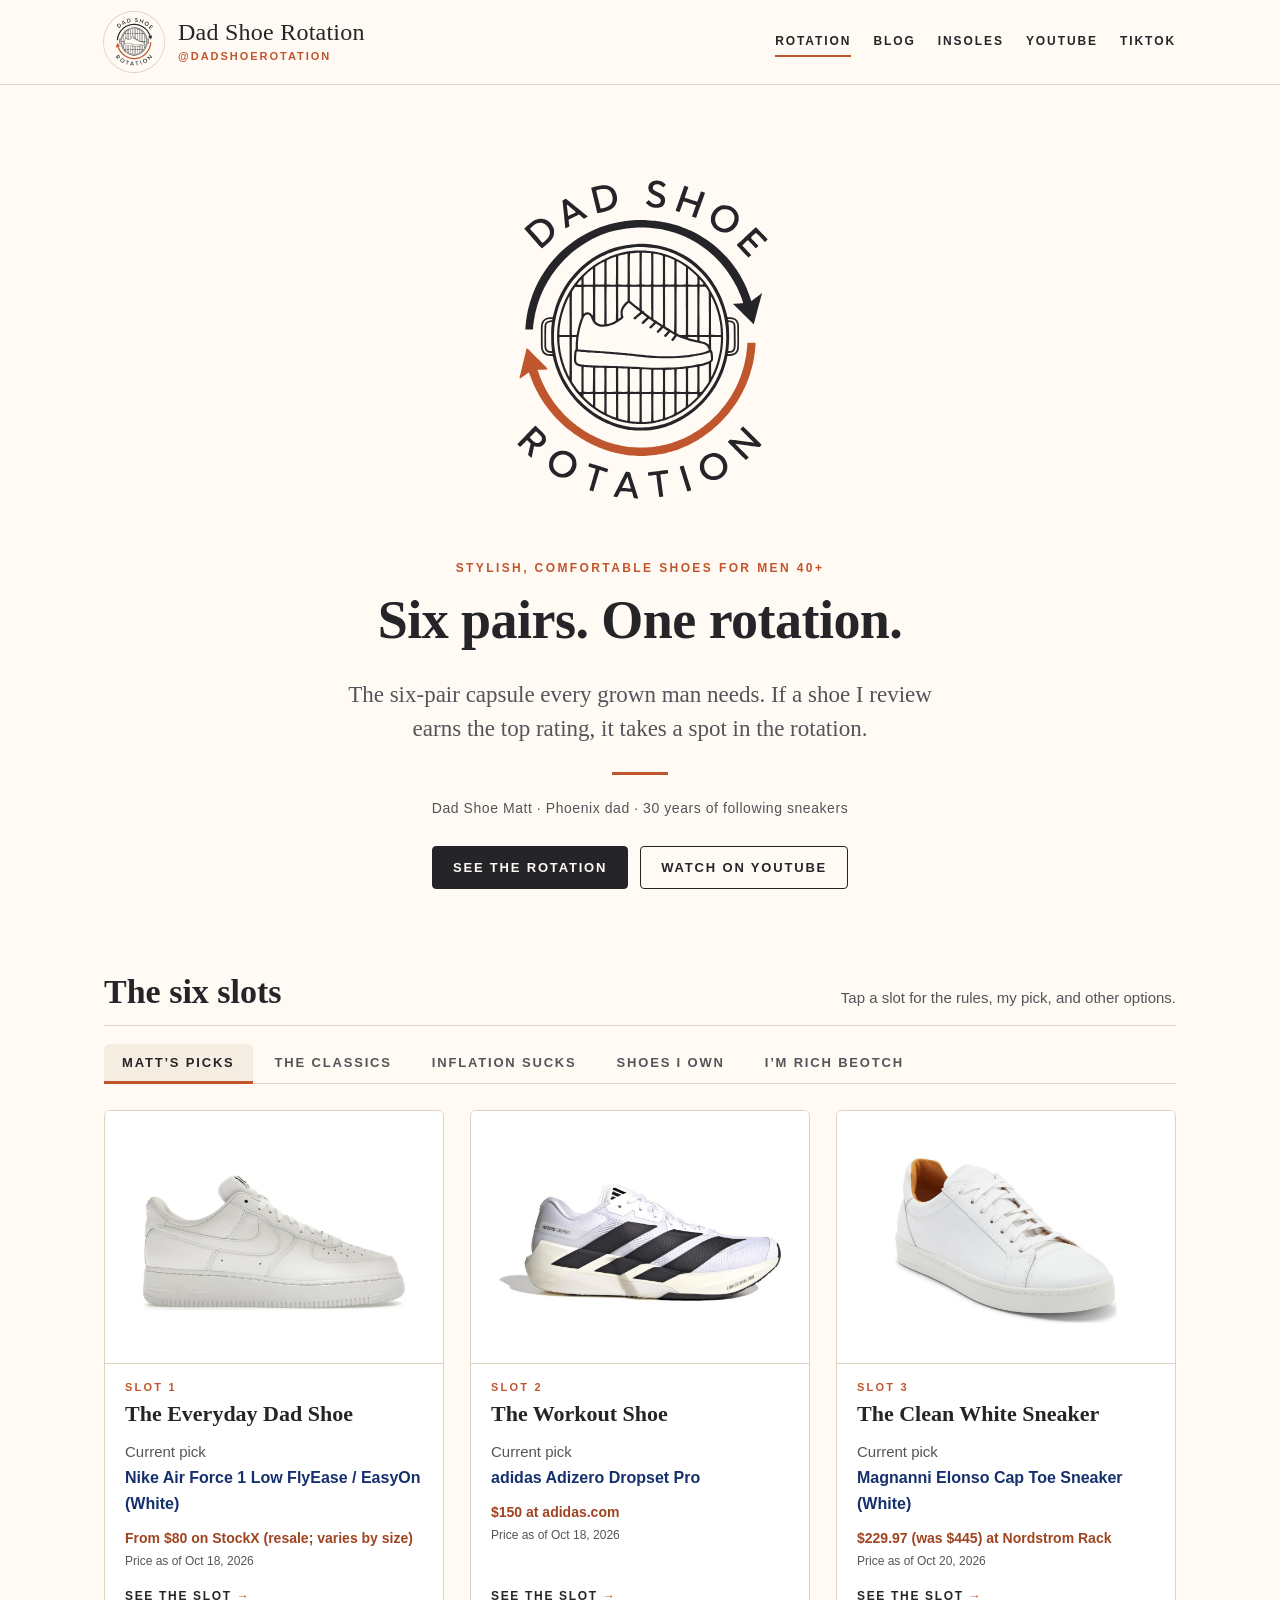
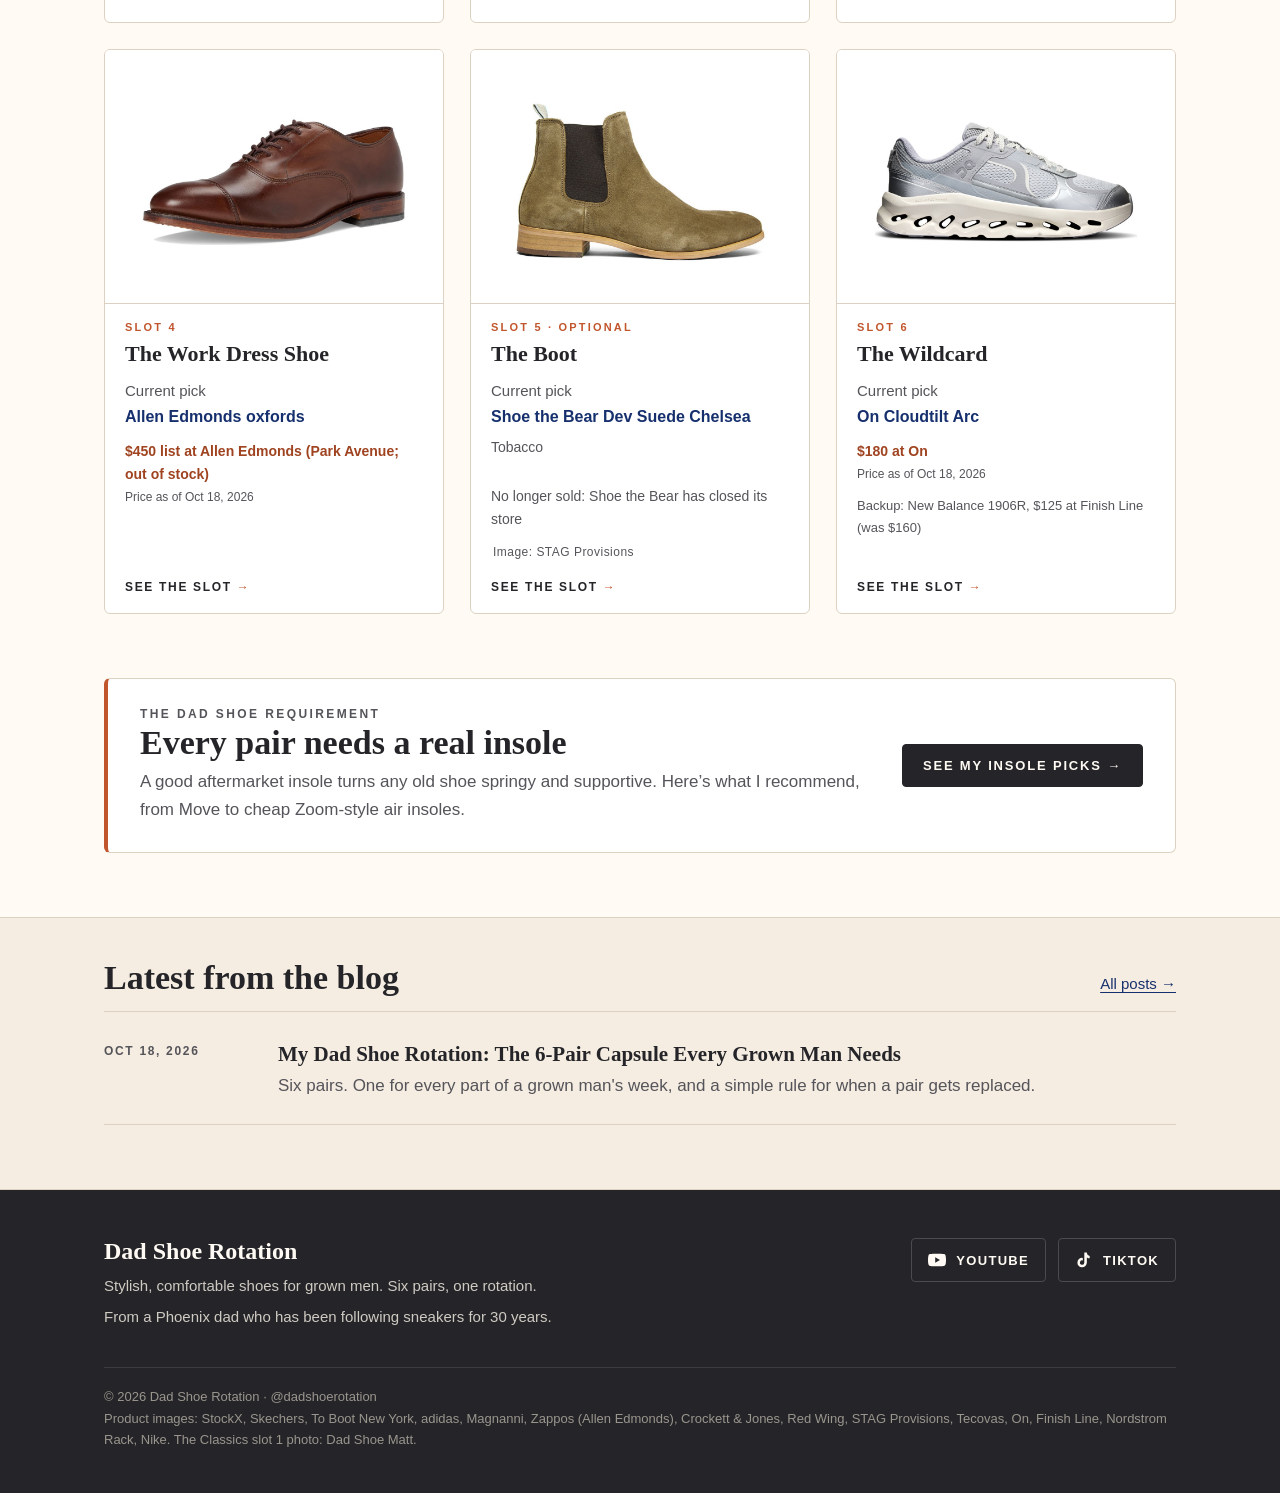
==== commit 53dabda0: "Matt's Picks slot 5: Shoe the Bear Dev Suede Chelsea (Tobacco)" ====
--- a/index.html
+++ b/index.html
@@ -97,12 +97,14 @@
         </div>
       </a>
       <a class="tile" href="slots/boot.html">
-        <div class="tile-img"><img src="assets/slots/slot-5.jpg" alt="Tecovas The Cartwright cowboy boots in Midnight cowhide" width="1200" height="900" loading="lazy"></div>
+        <div class="tile-img"><img src="assets/slots/slot-5-dev-tobacco.jpg" alt="Shoe the Bear Dev suede Chelsea boot in Tobacco" width="1200" height="900" loading="lazy"></div>
         <div class="tile-body">
           <span class="tile-num">Slot 5 &middot; Optional</span>
           <h3 class="tile-name">The Boot</h3>
-          <p class="tile-pick">Current pick<strong>Undecided: you pick</strong></p>
-          <p class="budget-price">Tecovas Cartwright $375 at Tecovas<span class="asof">Price as of Oct 18, 2026</span></p>
+          <p class="tile-pick">Current pick<strong>Shoe the Bear Dev Suede Chelsea</strong></p>
+          <p class="budget-color">Tobacco</p>
+          <p class="budget-note">No longer sold: Shoe the Bear has closed its store</p>
+          <p class="img-credit">Image: STAG Provisions</p>
           <span class="tile-more">See the slot <span>&rarr;</span></span>
         </div>
       </a>
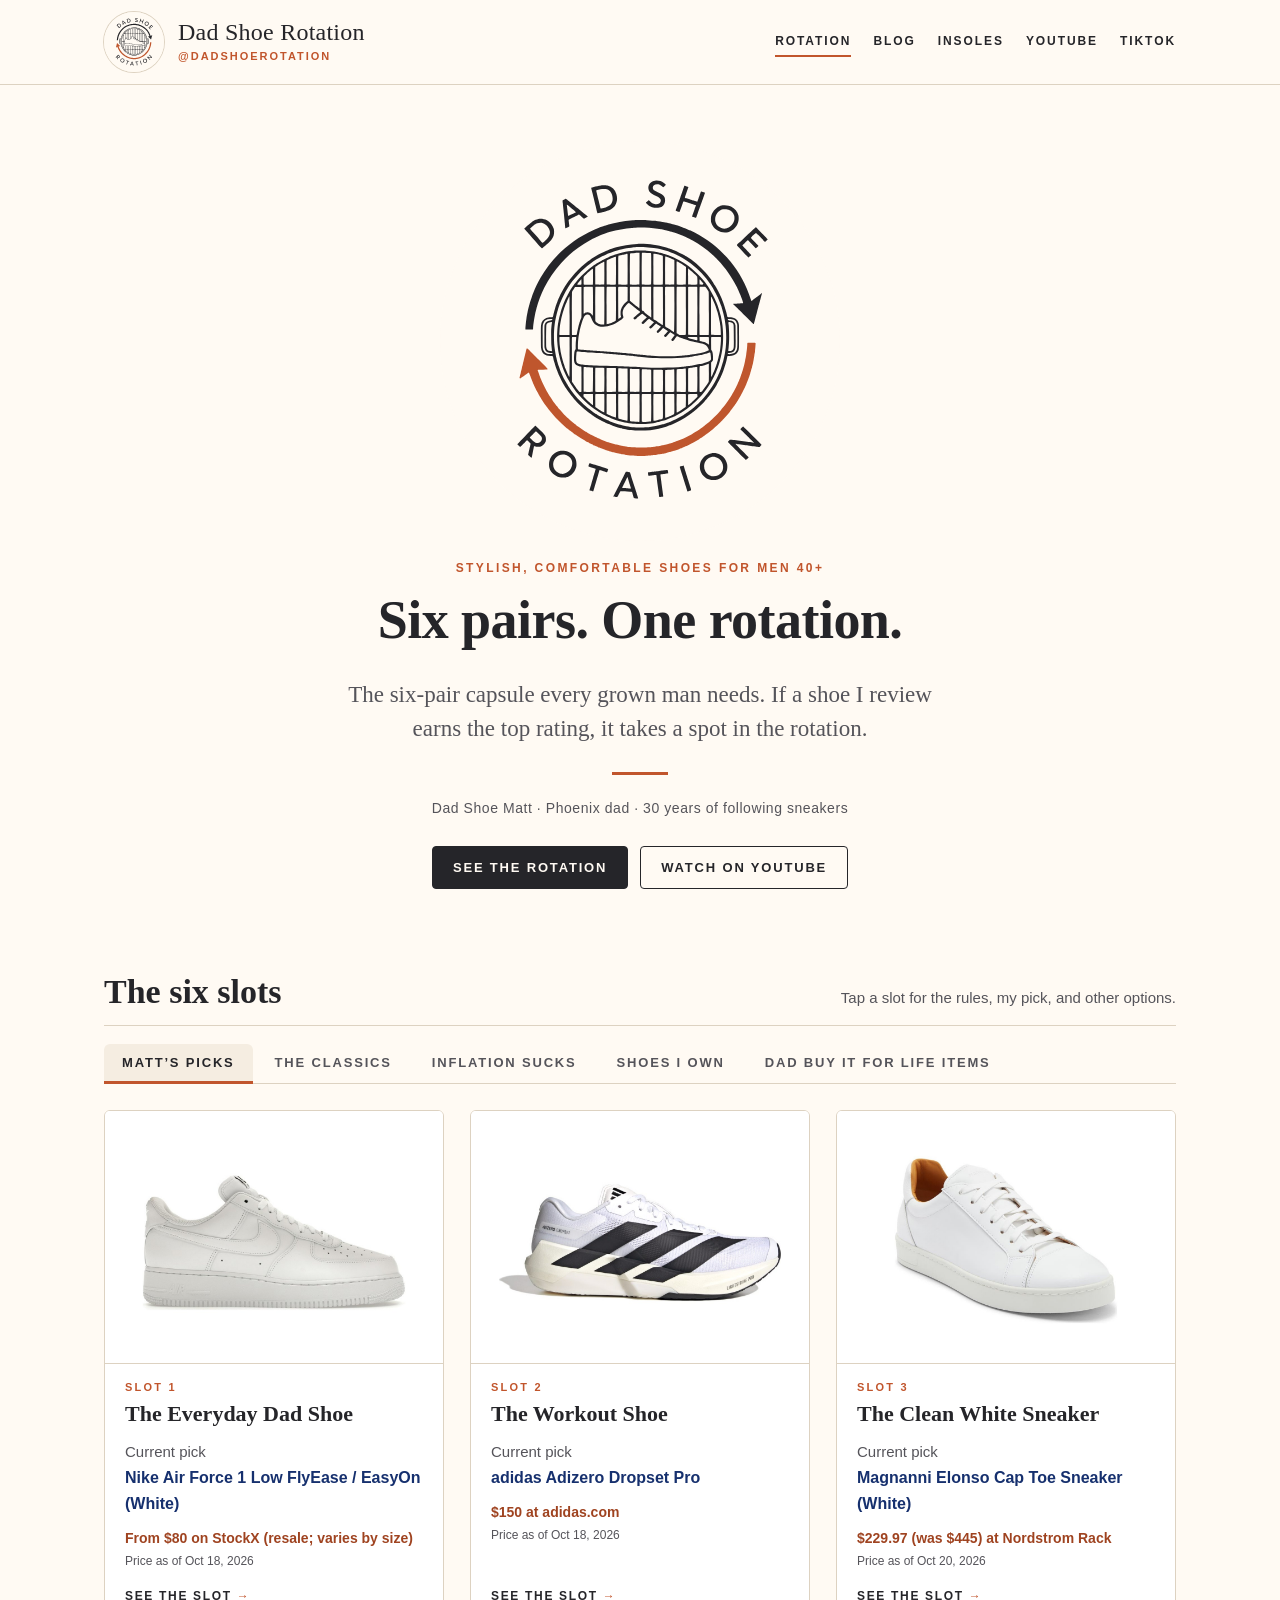
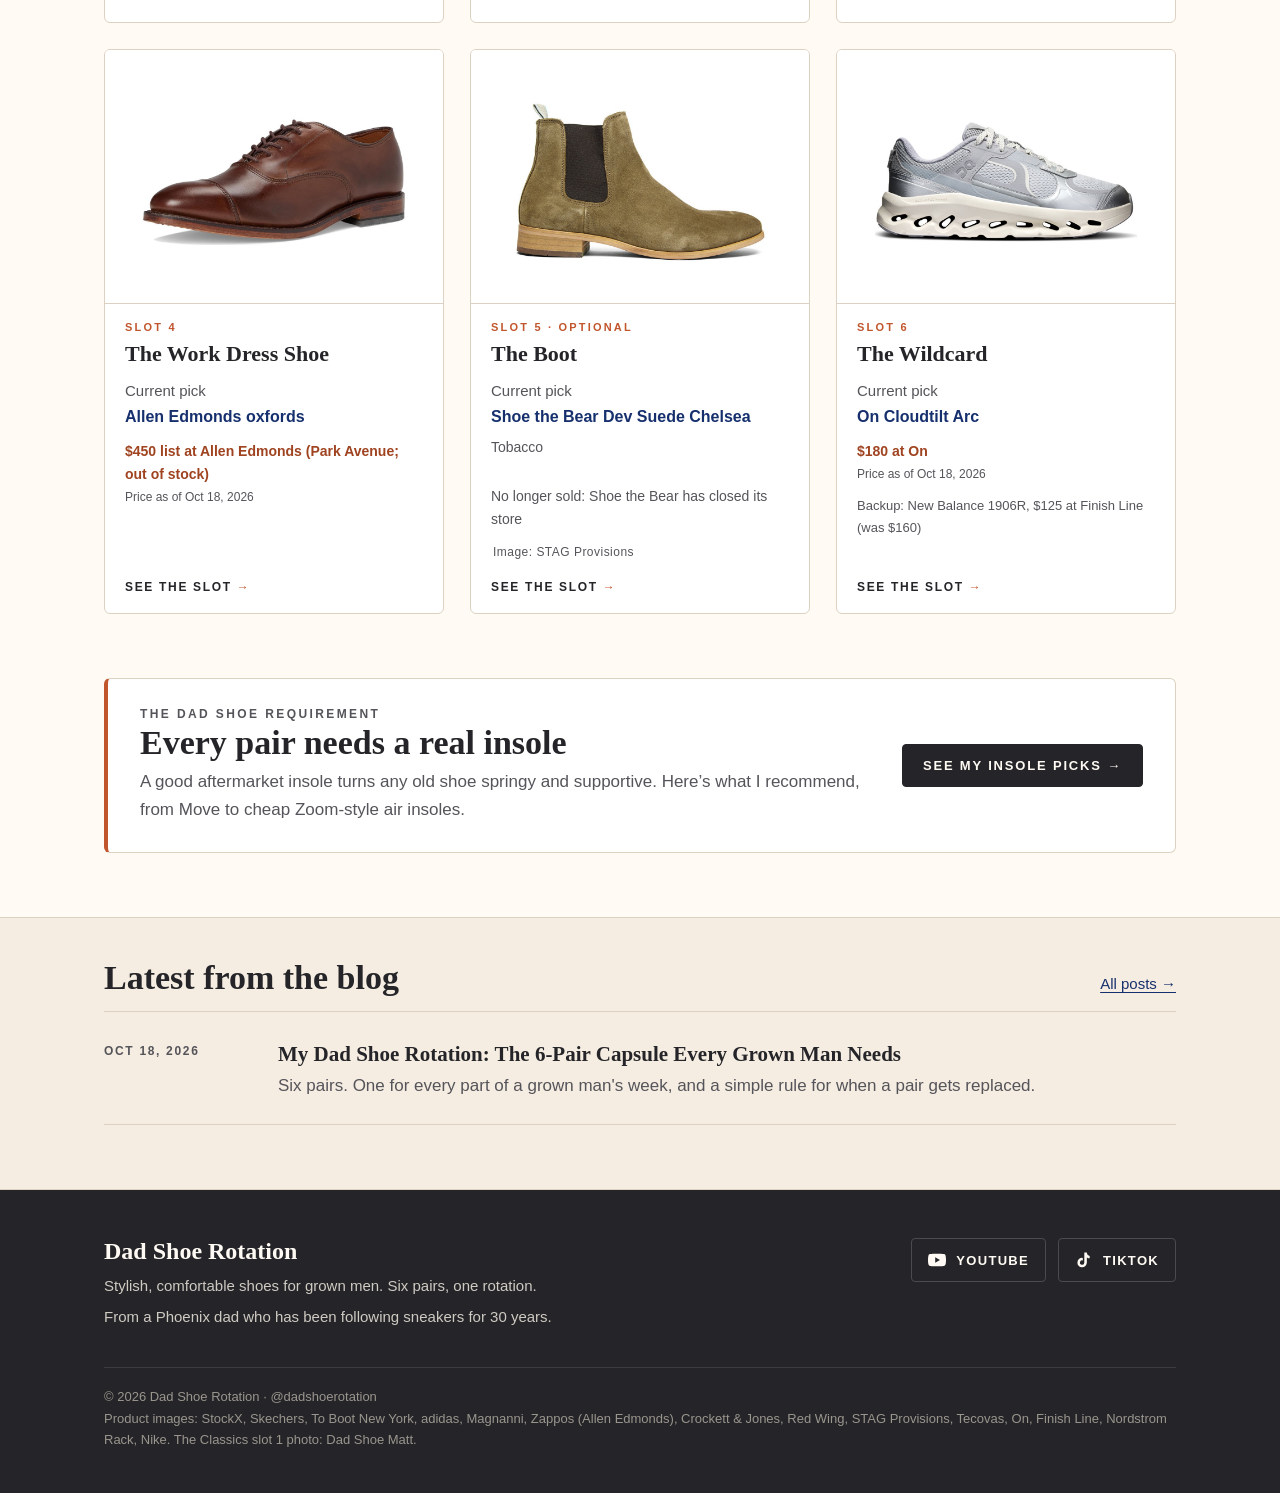
==== commit c798d00a: "Add Dad Buy It For Life Items tab (RRL cashmere shawl collar sweater); remove I'm Rich Beotch tab an" ====
--- a/index.html
+++ b/index.html
@@ -51,8 +51,8 @@
       <button type="button" class="tab" role="tab" id="tab-classics" aria-controls="panel-classics" aria-selected="false" tabindex="-1" data-hash="classics">The Classics</button>
       <button type="button" class="tab" role="tab" id="tab-inflation" aria-controls="panel-inflation" aria-selected="false" tabindex="-1" data-hash="inflation">Inflation Sucks</button>
       <button type="button" class="tab" role="tab" id="tab-owned" aria-controls="panel-owned" aria-selected="false" tabindex="-1" data-hash="owned">Shoes I Own</button>
-    </div>
-      <a class="tab tab-link" href="rich.html">I&rsquo;m Rich Beotch</a>
+      <button type="button" class="tab" role="tab" id="tab-bifl" aria-controls="panel-bifl" aria-selected="false" tabindex="-1" data-hash="bifl">Dad Buy It For Life Items</button>
+    </div>
     </div>
     <div class="tab-panel" id="panel-picks" aria-labelledby="tab-picks">
     <div class="grid">
@@ -273,6 +273,10 @@
     <p class="tab-rule">Every pair here is one I bought and wear. Got a question about one? Ask me, I own it. Drop it in the comments on <a href="https://www.youtube.com/@dadshoerotation" rel="noopener">YouTube</a> or on TikTok <a href="https://www.tiktok.com/@dadshoerotation" rel="noopener">@dadshoerotation</a>.</p>
     <div class="owned-grid" id="owned-grid"></div>
     </div>
+    <div class="tab-panel" id="panel-bifl" role="tabpanel" aria-labelledby="tab-bifl" tabindex="0" hidden>
+    <p class="tab-intro">Stuff worth buying once and keeping forever.</p>
+    <div class="owned-grid" id="bifl-grid"></div>
+    </div>
   </div>
 </section>
 <section class="section insoles-callout" aria-labelledby="insoles-callout-title">
@@ -317,6 +321,7 @@
   </div>
 </footer>
 <script src="assets/js/owned.js" defer></script>
+<script src="assets/js/bifl.js" defer></script>
 <script src="assets/js/tabs.js" defer></script>
 </body>
 </html>
--- a/assets/css/style.css
+++ b/assets/css/style.css
@@ -213,8 +213,8 @@
 .tab-panel:focus-visible{outline:2px solid var(--navy);outline-offset:6px;border-radius:var(--radius)}
 .tab-intro{margin:0 0 20px;color:var(--ink-soft);font-size:15px;max-width:720px}
 @media (max-width:640px){
-  .tabs{gap:0}
-  .tab{flex:1 1 0;padding:12px 6px;font-size:11px;letter-spacing:.08em;white-space:nowrap}
+  .tabs{gap:0;flex-wrap:wrap}
+  .tab{flex:1 1 auto;padding:12px 6px;font-size:11px;letter-spacing:.08em;white-space:nowrap}
   .tab-intro{font-size:14px}
 }
 /* v7: Inflation Sucks rule */
@@ -263,44 +263,17 @@
 @media (max-width:640px){.zoom-take p{font-size:20px}.insoles-narrow p{font-size:16px}}
 .insoles-hero .wrap{max-width:760px}
 
-/* v11: rich tab + page */
-.tab-link{text-decoration:none;display:inline-block}
-.tab-link:hover{color:var(--charcoal);background:var(--cream-2)}
-.tab:focus-visible{outline:2px solid var(--navy);outline-offset:-2px}
-.rich{padding:72px 0 88px;text-align:center}
-.rich-wrap{max-width:720px}
-.rich h1{font-size:clamp(36px,7vw,60px);line-height:1.1;margin:8px 0 16px}
-.rich .lede{margin:0 auto 26px;max-width:560px}
-.rich-count{font:600 15px/1.4 var(--sans);letter-spacing:.06em;color:var(--ink-soft)}
-.rich-count span{display:inline-block;min-width:1.2em;font:700 30px/1 var(--serif);color:var(--orange);vertical-align:-4px}
-.rich-cta{justify-content:center}
+/* v11: mobile tab row */
 @media (max-width:640px){
   .tabs-row{gap:0;margin:-4px 0 18px}
   .tabs{flex:1 1 100%;gap:0}
-  .tab-link{flex:1 1 100%;text-align:center}
-  .rich{padding:48px 0 64px}
-}
-/* v11b: rich page clip */
-.rich-shout{font-family:var(--serif, Georgia, serif);font-weight:800;font-size:clamp(40px,9vw,76px);line-height:1;margin:6px 0 22px;color:var(--orange, #d9622b);letter-spacing:-.02em}
-.rich-video{margin:0 auto 28px;max-width:640px}
-.rich-video[hidden]{display:none}
-.rich-frame{position:relative;padding-top:56.25%;background:#111;border-radius:10px;overflow:hidden}
-.rich-frame iframe,.rich-frame #rich-player{position:absolute;inset:0;width:100%;height:100%;border:0}
-.rich-unmute{margin-top:10px;font:inherit;font-weight:700;padding:8px 16px;border-radius:999px;border:1px solid var(--line);background:#fff;cursor:pointer}
-.rich-unmute[hidden]{display:none}
-.rich-credit{font-size:13px;opacity:.75;margin-top:8px}
+}
 /* v12: prices on every pick */
 .pick-price{font-weight:600;font-size:15px;margin:6px 0 4px!important;color:#f0b494!important}
 .pick-price .asof{color:rgba(223,227,238,.8)}
 .pick-split .pick-price{font-size:14px}
 .pick-backup .backup-price{margin:6px 0 4px}
 .tile-backup + .budget-price,.budget-price + .tile-backup{margin-top:6px}
-/* v12b: rich clip crop: iframe is taller than the 16:9 window, so YouTube letterboxes the
-   video in the middle and its title/branding overlays land in the cropped-off bands. */
-.rich-frame{padding-top:56.25%}
-.rich-frame iframe,.rich-frame #rich-player{top:-80px!important;bottom:auto!important;left:0;height:calc(100% + 160px)!important;pointer-events:none}
-.rich-cover{position:absolute;inset:0;z-index:2;display:flex;align-items:center;justify-content:center;border:0;background:#1d1f2b;color:var(--cream);font:700 20px/1.2 var(--serif);cursor:pointer}
-.rich-cover[hidden]{display:none}
 /* v13: per-slot Inflation Sucks budget limit badge */
 .tile-limit{margin:8px 0 2px!important}
 .budget-limit{display:inline-block;white-space:nowrap;font-size:10.5px;font-weight:700;letter-spacing:.06em;text-transform:uppercase;color:var(--orange-dark);border:1px solid var(--orange);border-radius:999px;padding:3px 10px;background:#fff}
@@ -315,3 +288,6 @@
 .owned-card .img-credit{margin-top:auto;padding-top:4px;font-size:11px}
 .tab-rule a{white-space:nowrap}
 @media (max-width:640px){.owned-grid{grid-template-columns:repeat(2,1fr);gap:10px}.owned-name{font-size:15px}}
+
+/* v15: Dad Buy It For Life Items tab (reuses .owned-grid cards) */
+.bifl-note{margin:0 0 4px;font-size:13px;color:var(--ink-soft);line-height:1.4}
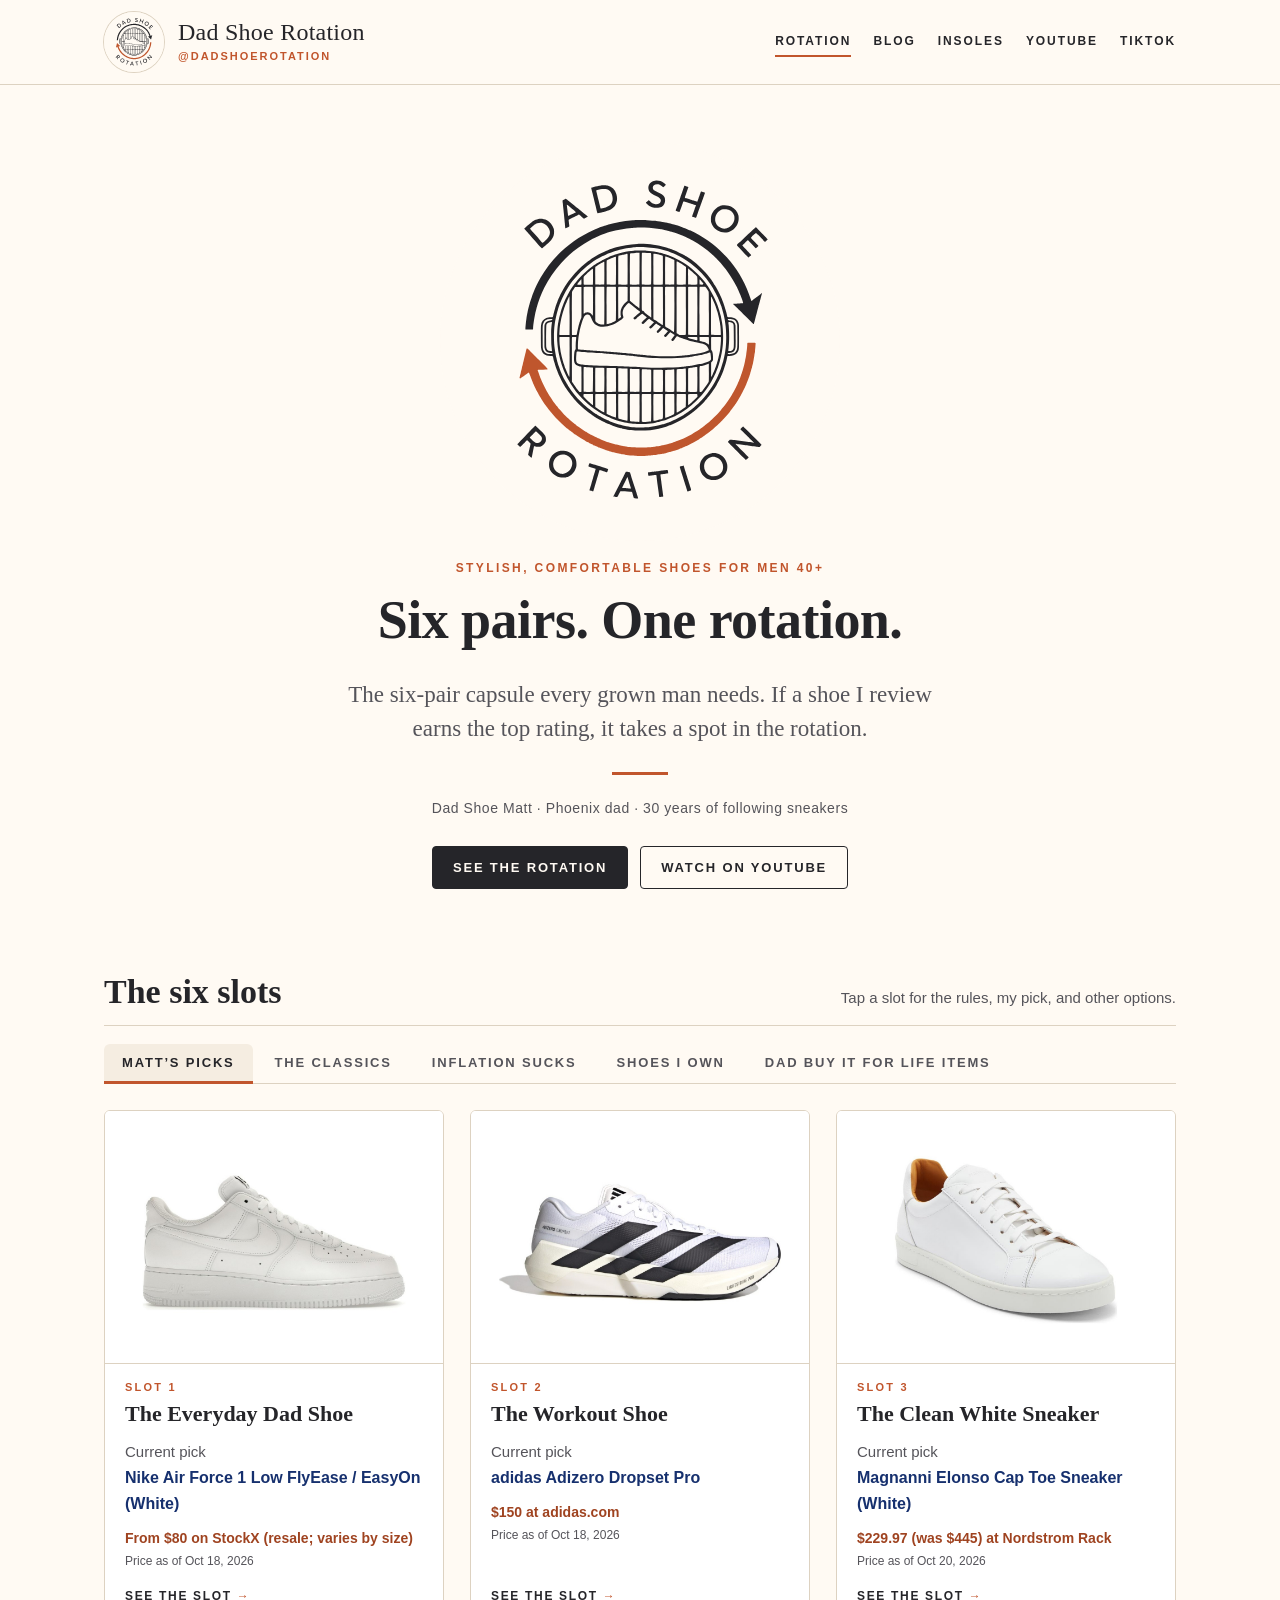
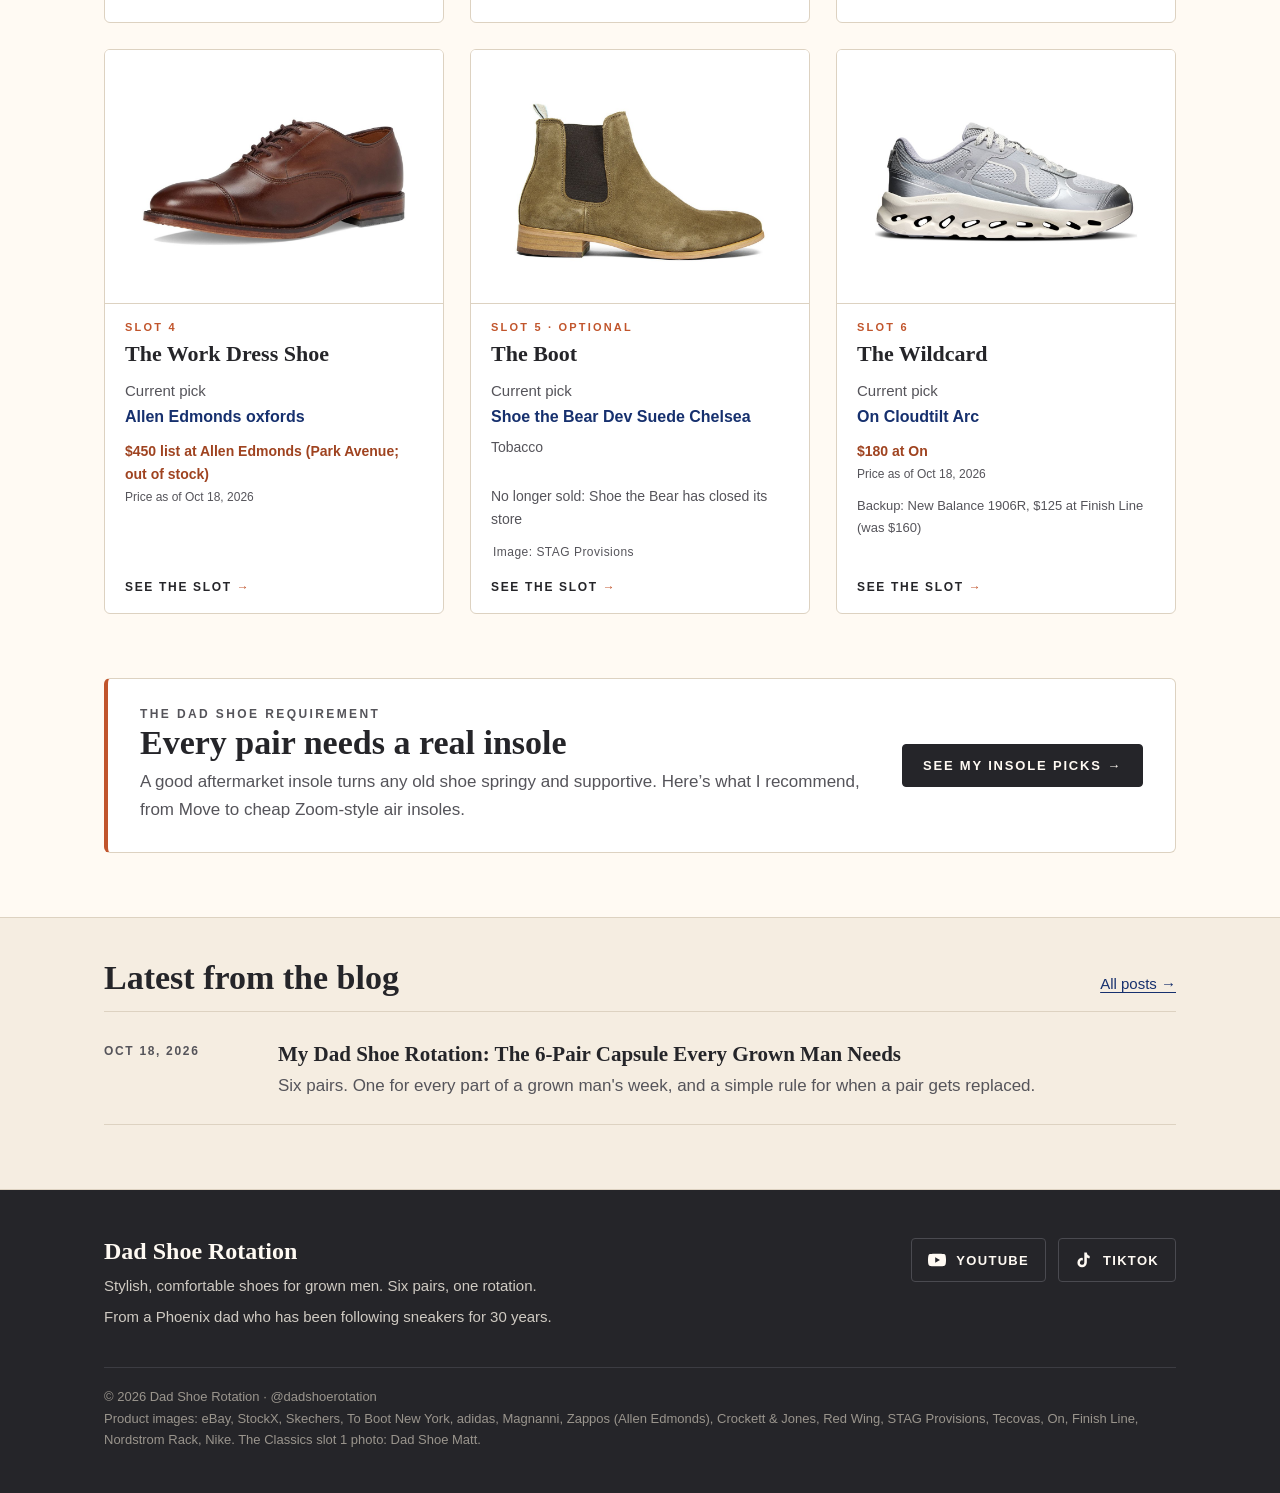
==== commit b08454c7: "BIFL tab: real RRL listing photo, USD price, example listing link" ====
--- a/index.html
+++ b/index.html
@@ -317,7 +317,7 @@
       <a href="https://www.youtube.com/@dadshoerotation" rel="noopener"><svg viewBox="0 0 24 24" aria-hidden="true"><path d="M23.5 6.2a3 3 0 0 0-2.1-2.1C19.5 3.6 12 3.6 12 3.6s-7.5 0-9.4.5A3 3 0 0 0 .5 6.2 31 31 0 0 0 0 12a31 31 0 0 0 .5 5.8 3 3 0 0 0 2.1 2.1c1.9.5 9.4.5 9.4.5s7.5 0 9.4-.5a3 3 0 0 0 2.1-2.1A31 31 0 0 0 24 12a31 31 0 0 0-.5-5.8zM9.6 15.6V8.4l6.3 3.6-6.3 3.6z"/></svg> YouTube</a>
       <a href="https://www.tiktok.com/@dadshoerotation" rel="noopener"><svg viewBox="0 0 24 24" aria-hidden="true"><path d="M19.6 6.7a4.8 4.8 0 0 1-3.8-4.2V2h-3.4v13.4a2.9 2.9 0 1 1-2-2.7V9.2a6.3 6.3 0 1 0 5.4 6.2V8.6a8.2 8.2 0 0 0 3.8 1.2V6.4l-.1.3z"/></svg> TikTok</a>
     </div>
-    <p class="fine">&copy; 2026 Dad Shoe Rotation &middot; @dadshoerotation<br>Product images: StockX, Skechers, To Boot New York, adidas, Magnanni, Zappos (Allen Edmonds), Crockett &amp; Jones, Red Wing, STAG Provisions, Tecovas, On, Finish Line, Nordstrom Rack, Nike. The Classics slot 1 photo: Dad Shoe Matt.</p>
+    <p class="fine">&copy; 2026 Dad Shoe Rotation &middot; @dadshoerotation<br>Product images: eBay, StockX, Skechers, To Boot New York, adidas, Magnanni, Zappos (Allen Edmonds), Crockett &amp; Jones, Red Wing, STAG Provisions, Tecovas, On, Finish Line, Nordstrom Rack, Nike. The Classics slot 1 photo: Dad Shoe Matt.</p>
   </div>
 </footer>
 <script src="assets/js/owned.js" defer></script>
--- a/assets/css/style.css
+++ b/assets/css/style.css
@@ -291,3 +291,4 @@
 
 /* v15: Dad Buy It For Life Items tab (reuses .owned-grid cards) */
 .bifl-note{margin:0 0 4px;font-size:13px;color:var(--ink-soft);line-height:1.4}
+.owned-body .owned-link + .owned-link{margin-top:0}
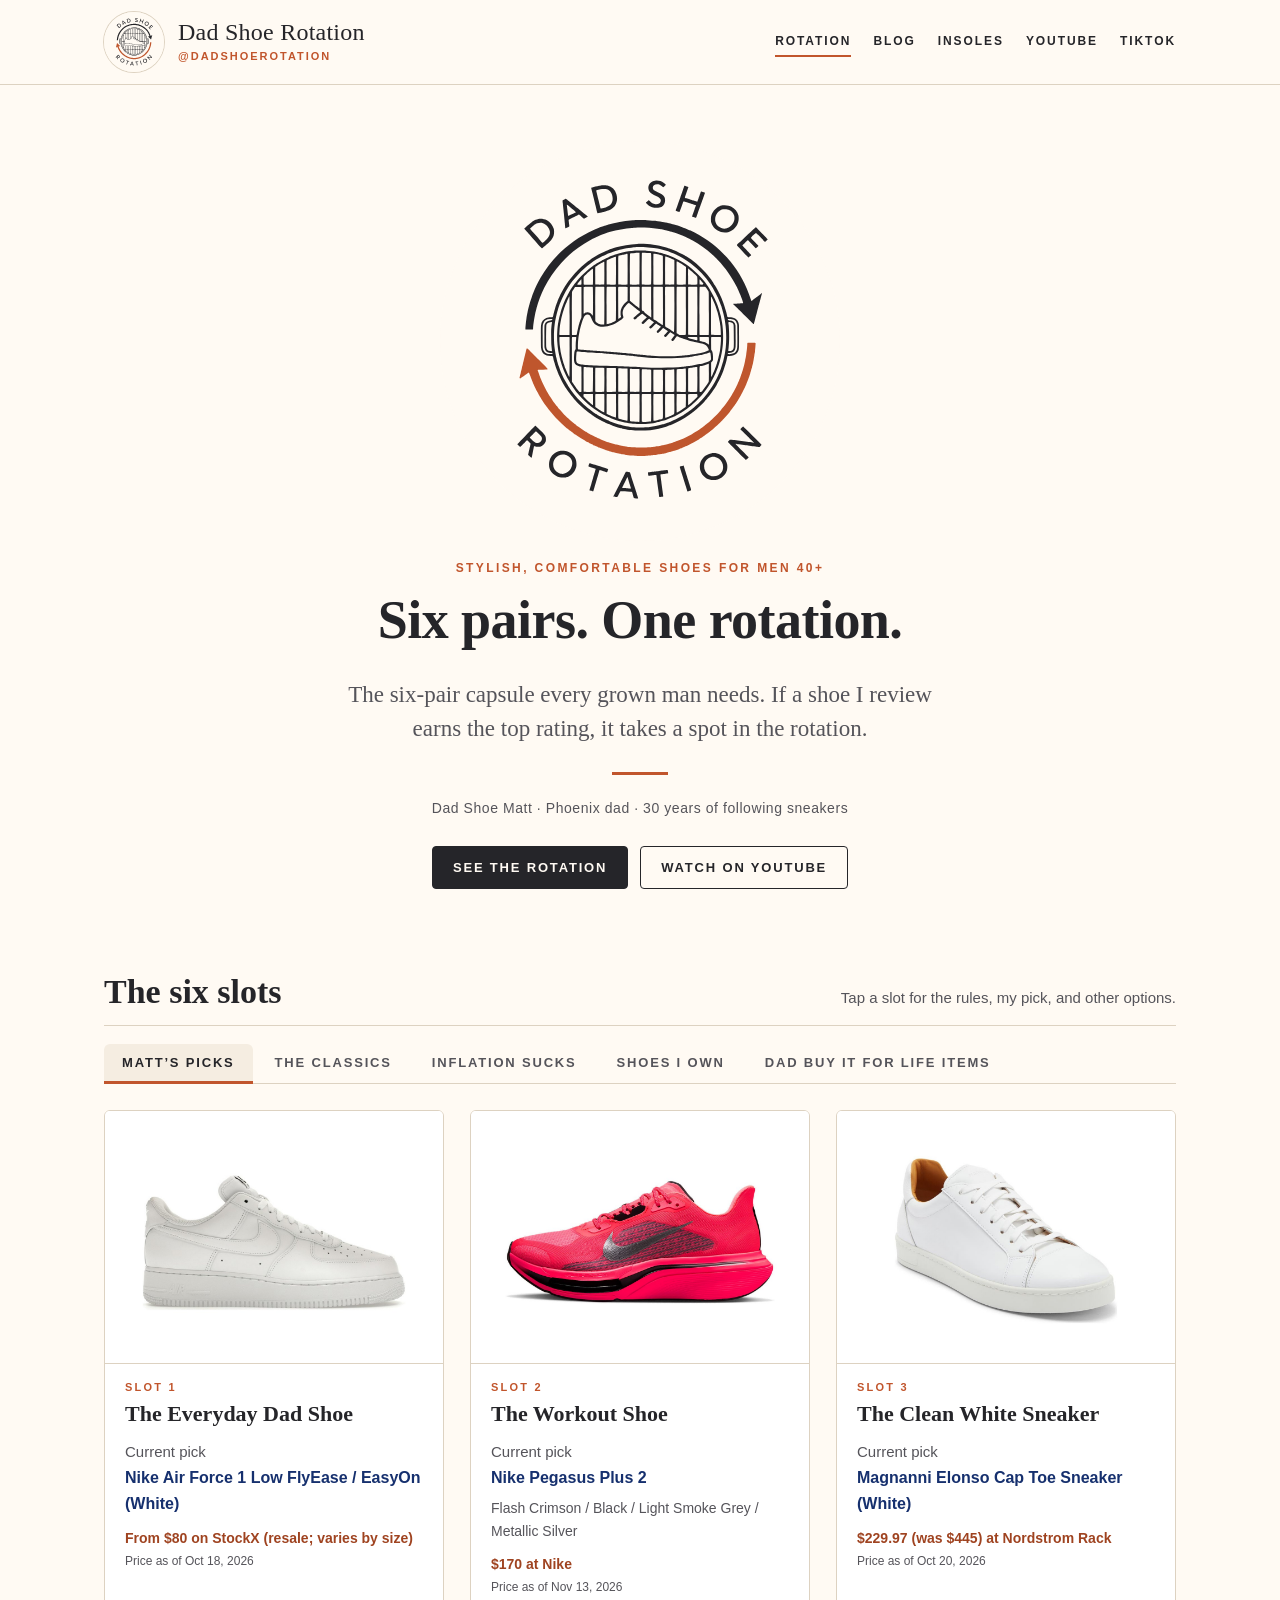
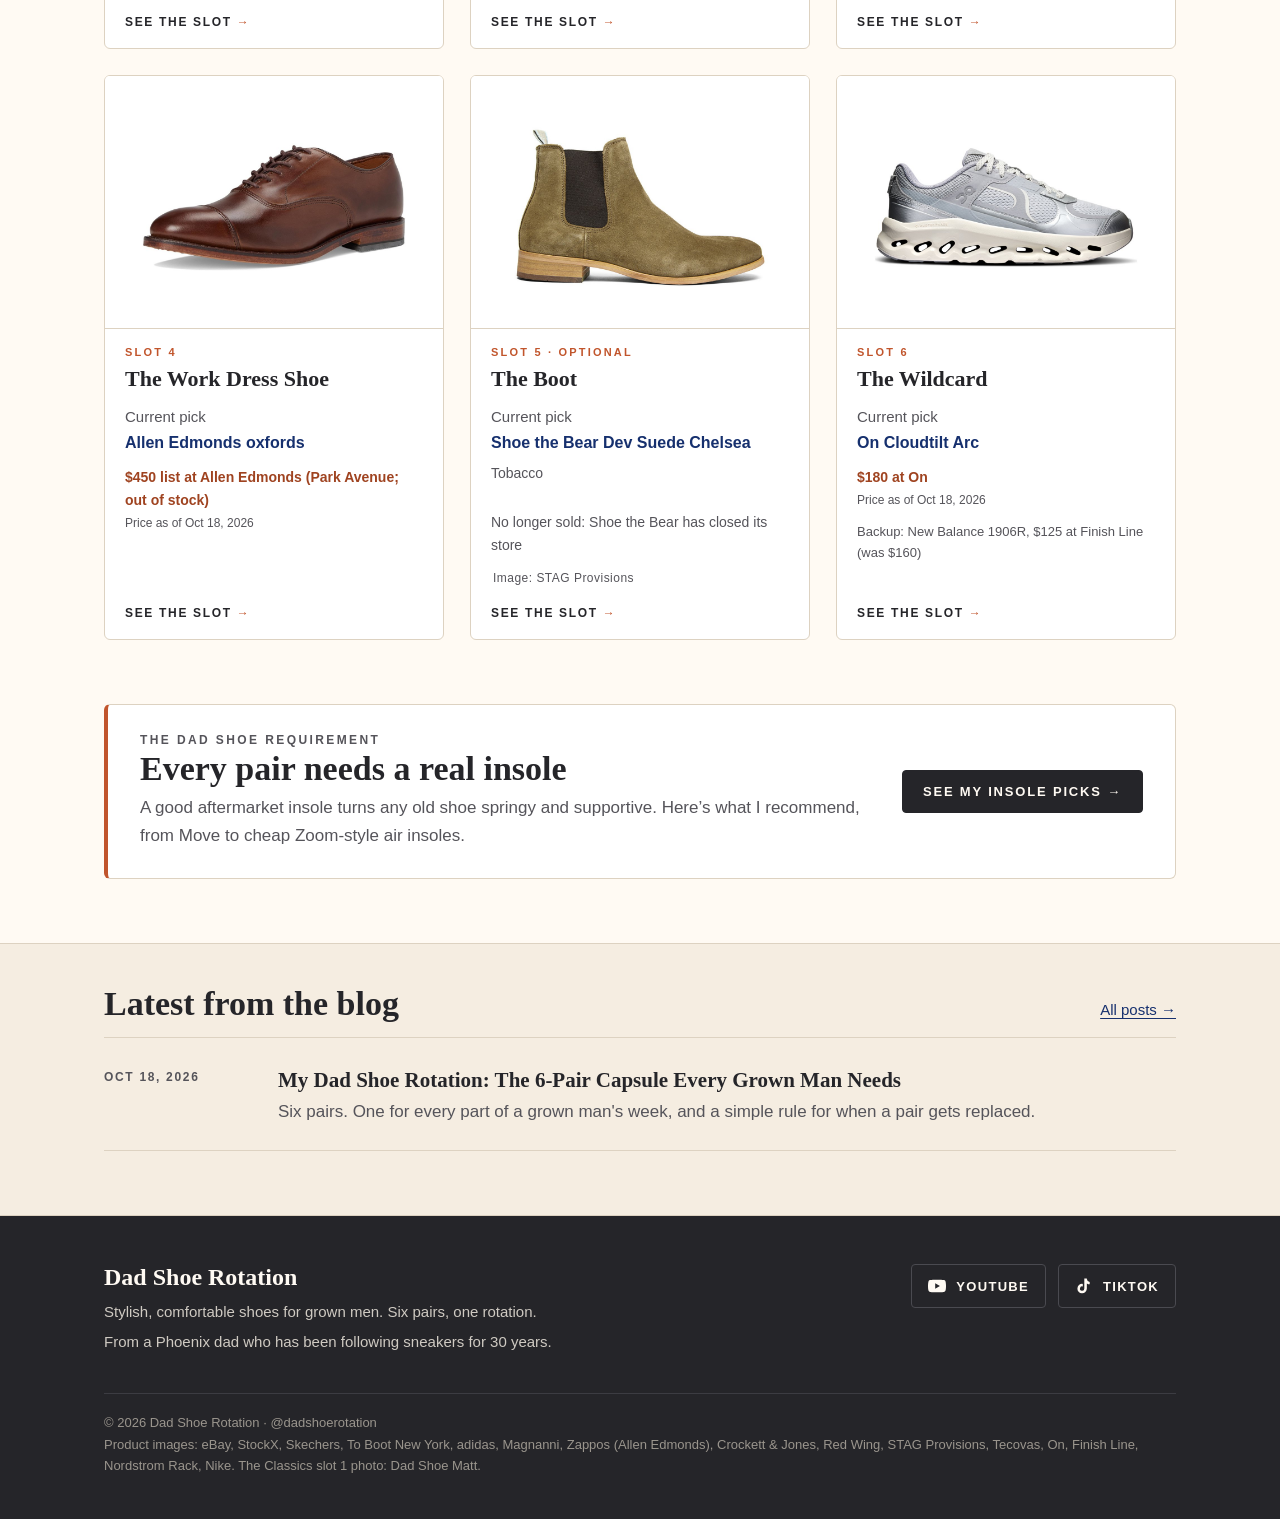
==== commit 7c8a04b5: "Matt's Picks slot 2: Nike Pegasus Plus 2 (Flash Crimson)" ====
--- a/index.html
+++ b/index.html
@@ -67,12 +67,13 @@
         </div>
       </a>
       <a class="tile" href="slots/workout-shoe.html">
-        <div class="tile-img"><img src="assets/slots/slot-2.jpg" alt="adidas Adizero Dropset Pro training shoe in white with black stripes" width="1200" height="900" loading="lazy"></div>
+        <div class="tile-img"><img src="assets/slots/slot-2.jpg" alt="Nike Pegasus Plus 2 road running shoe in Flash Crimson / Black / Light Smoke Grey / Metallic Silver" width="1200" height="900" loading="lazy"></div>
         <div class="tile-body">
           <span class="tile-num">Slot 2</span>
           <h3 class="tile-name">The Workout Shoe</h3>
-          <p class="tile-pick">Current pick<strong>adidas Adizero Dropset Pro</strong></p>
-          <p class="budget-price">$150 at adidas.com<span class="asof">Price as of Oct 18, 2026</span></p>
+          <p class="tile-pick">Current pick<strong>Nike Pegasus Plus 2</strong></p>
+          <p class="budget-color">Flash Crimson / Black / Light Smoke Grey / Metallic Silver</p>
+          <p class="budget-price">$170 at Nike<span class="asof">Price as of Nov 13, 2026</span></p>
           <span class="tile-more">See the slot <span>&rarr;</span></span>
         </div>
       </a>
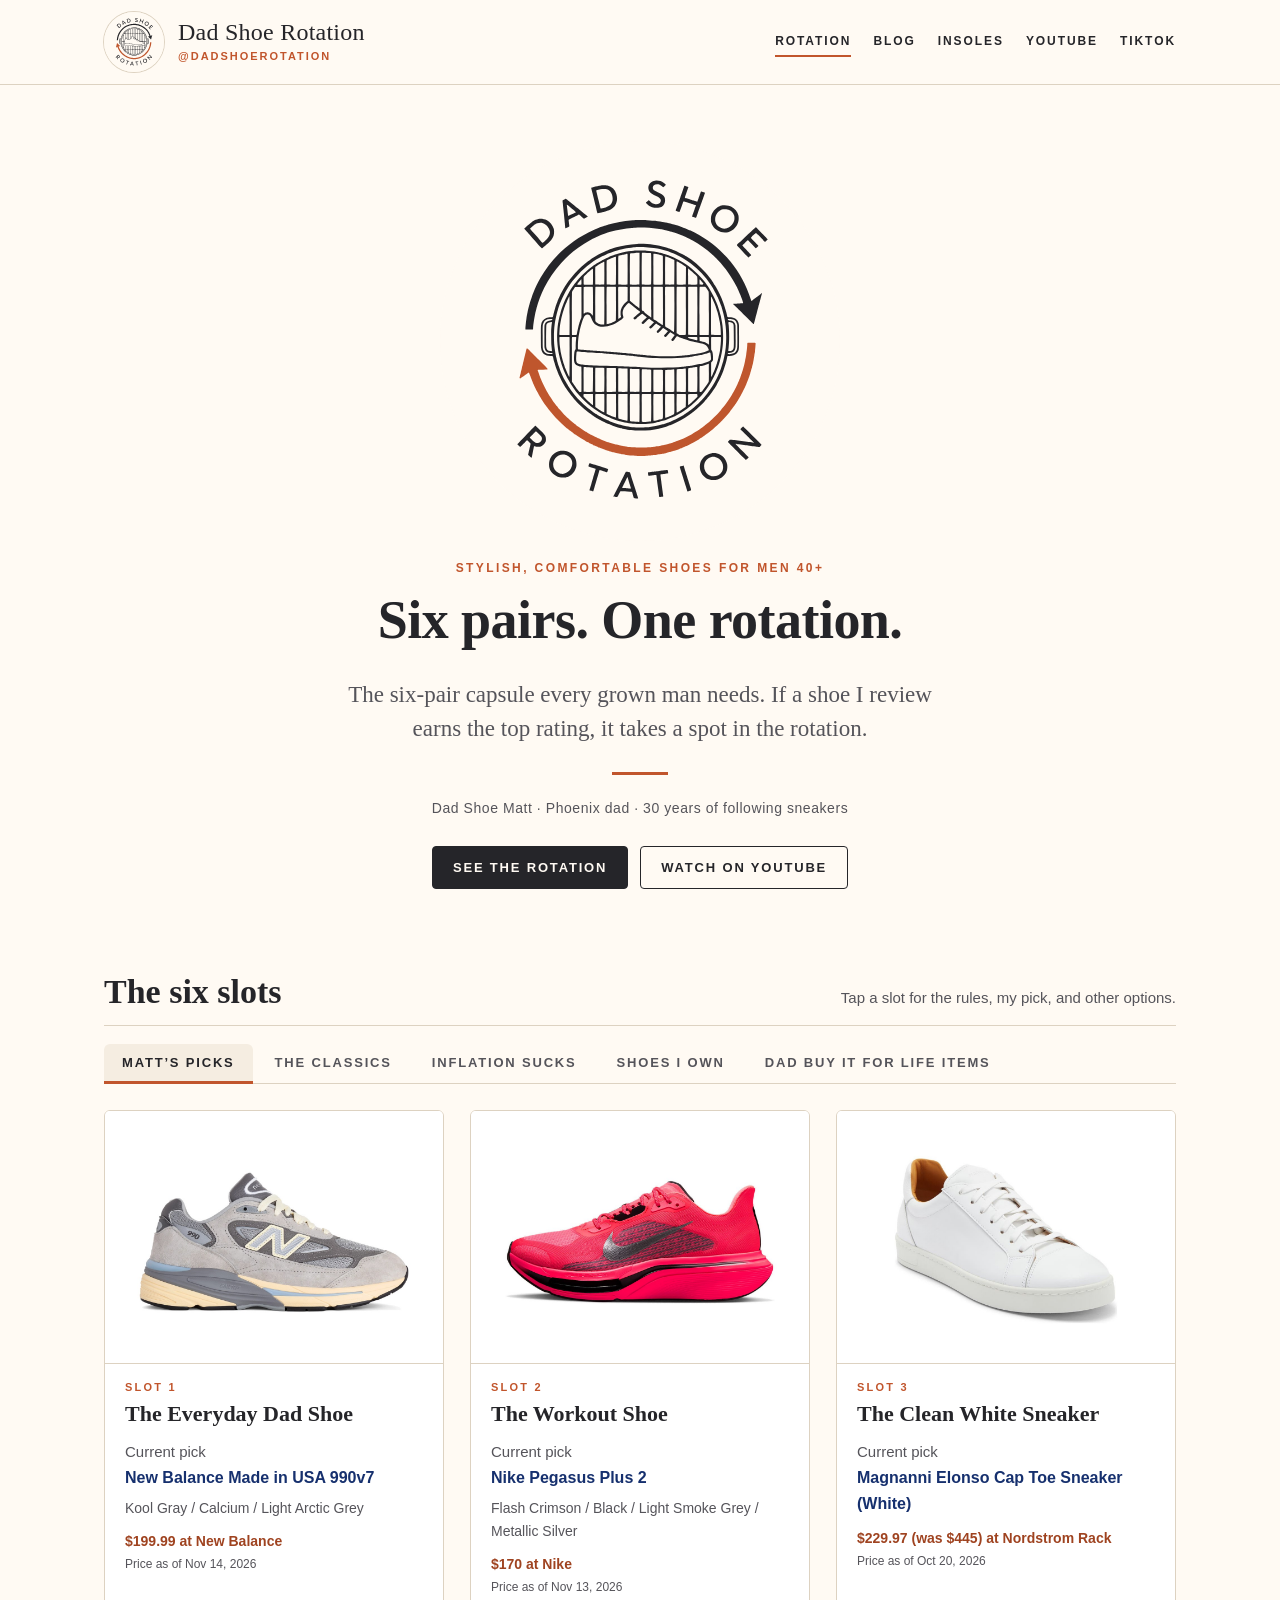
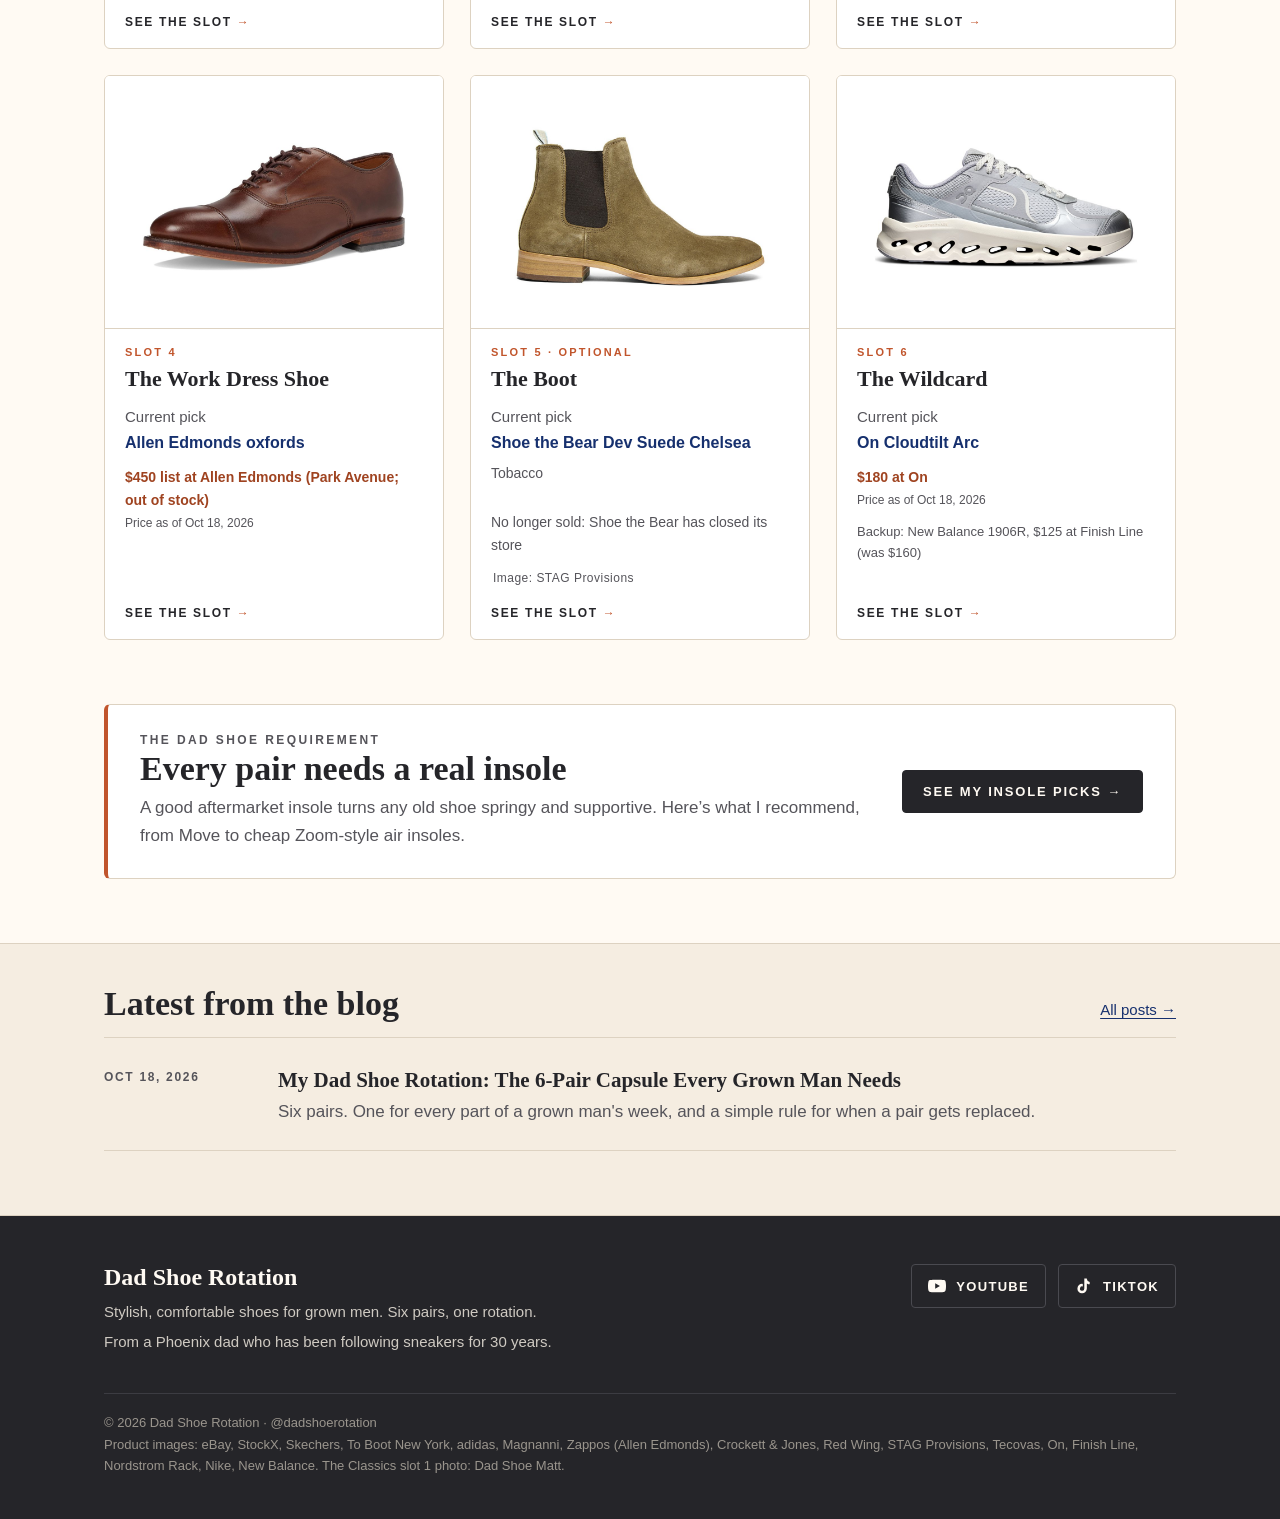
==== commit 34ccc10a: "Matt's Picks slot 1: New Balance Made in USA 990v7 (Kool Gray)" ====
--- a/index.html
+++ b/index.html
@@ -57,12 +57,13 @@
     <div class="tab-panel" id="panel-picks" aria-labelledby="tab-picks">
     <div class="grid">
       <a class="tile" href="slots/everyday-dad-shoe.html">
-        <div class="tile-img"><img src="assets/slots/slot-1.jpg" alt="Nike Air Force 1 Low FlyEase in white" width="1200" height="900" loading="lazy"></div>
+        <div class="tile-img"><img src="assets/slots/slot-1.jpg" alt="New Balance Made in USA 990v7 in Kool Gray / Calcium / Light Arctic Grey" width="1200" height="900" loading="lazy"></div>
         <div class="tile-body">
           <span class="tile-num">Slot 1</span>
           <h3 class="tile-name">The Everyday Dad Shoe</h3>
-          <p class="tile-pick">Current pick<strong>Nike Air Force 1 Low FlyEase / EasyOn (White)</strong></p>
-          <p class="budget-price">From $80 on StockX (resale; varies by size)<span class="asof">Price as of Oct 18, 2026</span></p>
+          <p class="tile-pick">Current pick<strong>New Balance Made in USA 990v7</strong></p>
+          <p class="budget-color">Kool Gray / Calcium / Light Arctic Grey</p>
+          <p class="budget-price">$199.99 at New Balance<span class="asof">Price as of Nov 14, 2026</span></p>
           <span class="tile-more">See the slot <span>&rarr;</span></span>
         </div>
       </a>
@@ -318,7 +319,7 @@
       <a href="https://www.youtube.com/@dadshoerotation" rel="noopener"><svg viewBox="0 0 24 24" aria-hidden="true"><path d="M23.5 6.2a3 3 0 0 0-2.1-2.1C19.5 3.6 12 3.6 12 3.6s-7.5 0-9.4.5A3 3 0 0 0 .5 6.2 31 31 0 0 0 0 12a31 31 0 0 0 .5 5.8 3 3 0 0 0 2.1 2.1c1.9.5 9.4.5 9.4.5s7.5 0 9.4-.5a3 3 0 0 0 2.1-2.1A31 31 0 0 0 24 12a31 31 0 0 0-.5-5.8zM9.6 15.6V8.4l6.3 3.6-6.3 3.6z"/></svg> YouTube</a>
       <a href="https://www.tiktok.com/@dadshoerotation" rel="noopener"><svg viewBox="0 0 24 24" aria-hidden="true"><path d="M19.6 6.7a4.8 4.8 0 0 1-3.8-4.2V2h-3.4v13.4a2.9 2.9 0 1 1-2-2.7V9.2a6.3 6.3 0 1 0 5.4 6.2V8.6a8.2 8.2 0 0 0 3.8 1.2V6.4l-.1.3z"/></svg> TikTok</a>
     </div>
-    <p class="fine">&copy; 2026 Dad Shoe Rotation &middot; @dadshoerotation<br>Product images: eBay, StockX, Skechers, To Boot New York, adidas, Magnanni, Zappos (Allen Edmonds), Crockett &amp; Jones, Red Wing, STAG Provisions, Tecovas, On, Finish Line, Nordstrom Rack, Nike. The Classics slot 1 photo: Dad Shoe Matt.</p>
+    <p class="fine">&copy; 2026 Dad Shoe Rotation &middot; @dadshoerotation<br>Product images: eBay, StockX, Skechers, To Boot New York, adidas, Magnanni, Zappos (Allen Edmonds), Crockett &amp; Jones, Red Wing, STAG Provisions, Tecovas, On, Finish Line, Nordstrom Rack, Nike, New Balance. The Classics slot 1 photo: Dad Shoe Matt.</p>
   </div>
 </footer>
 <script src="assets/js/owned.js" defer></script>
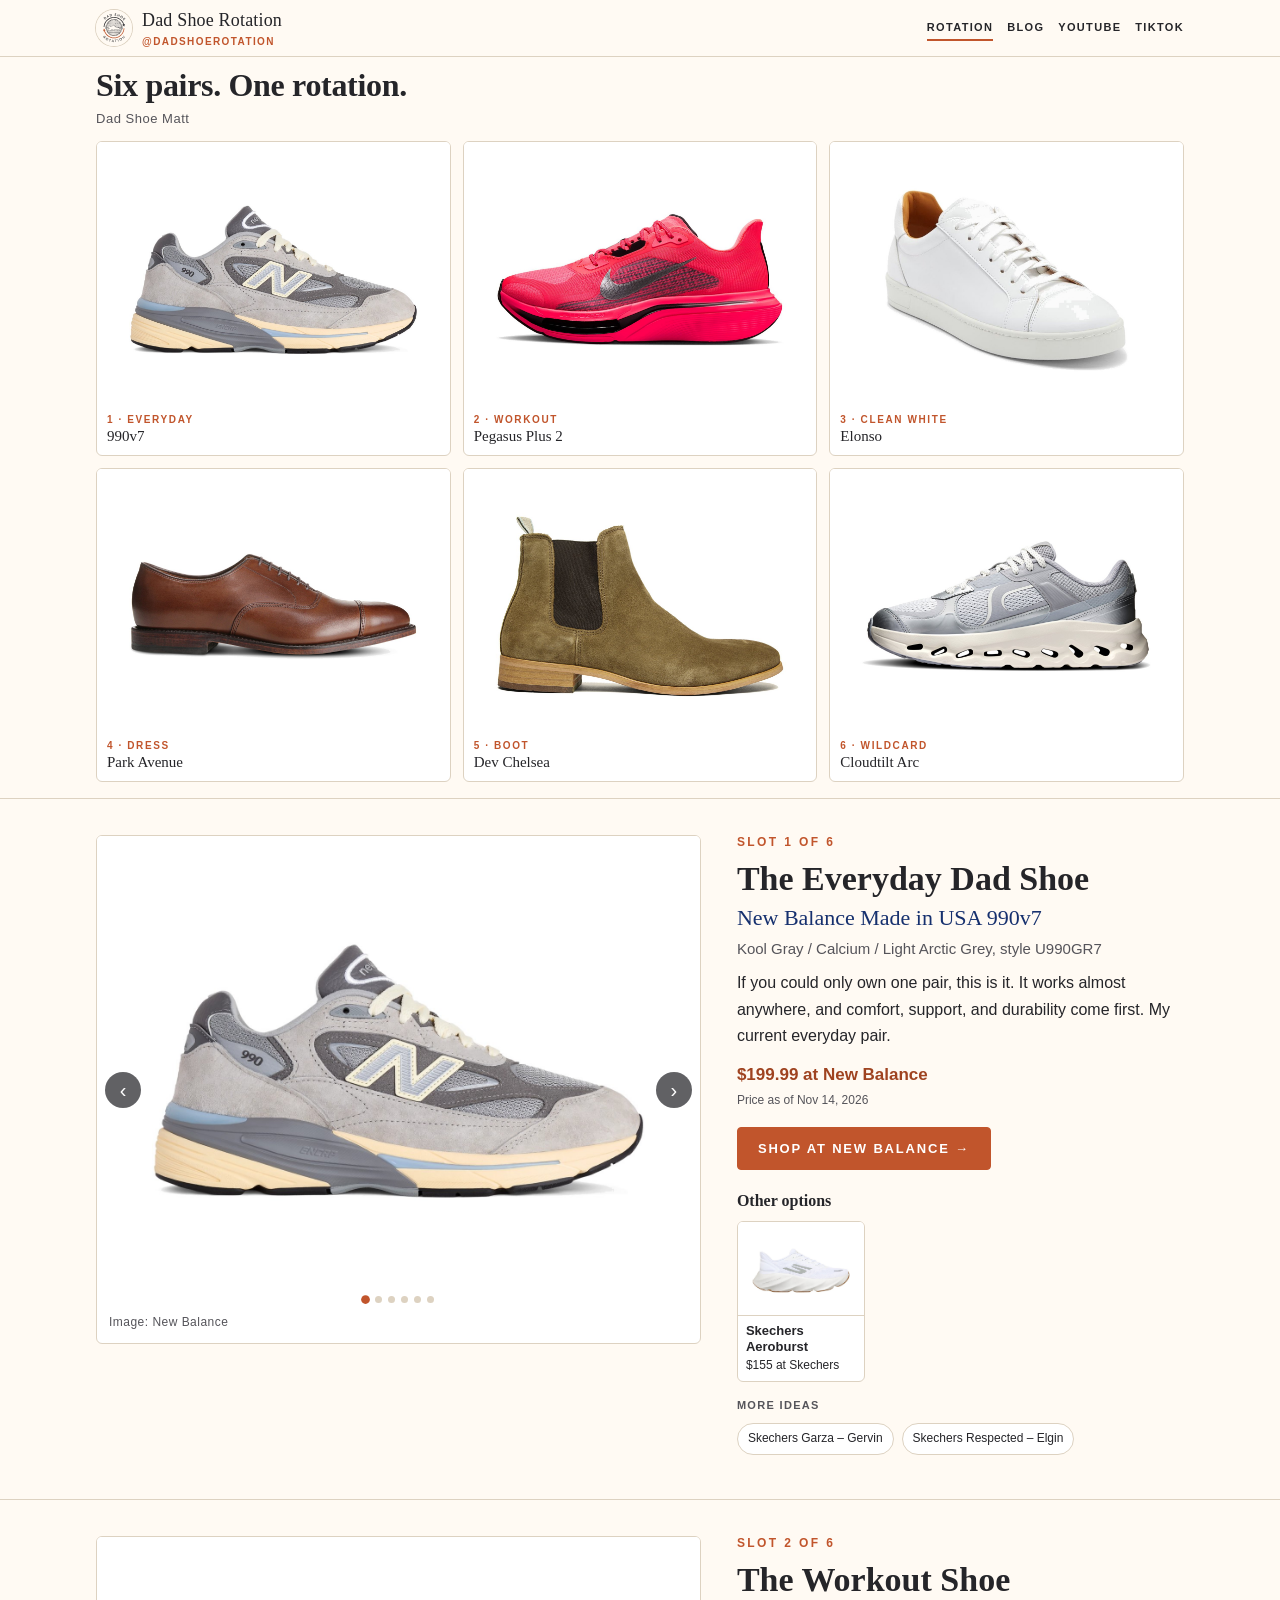
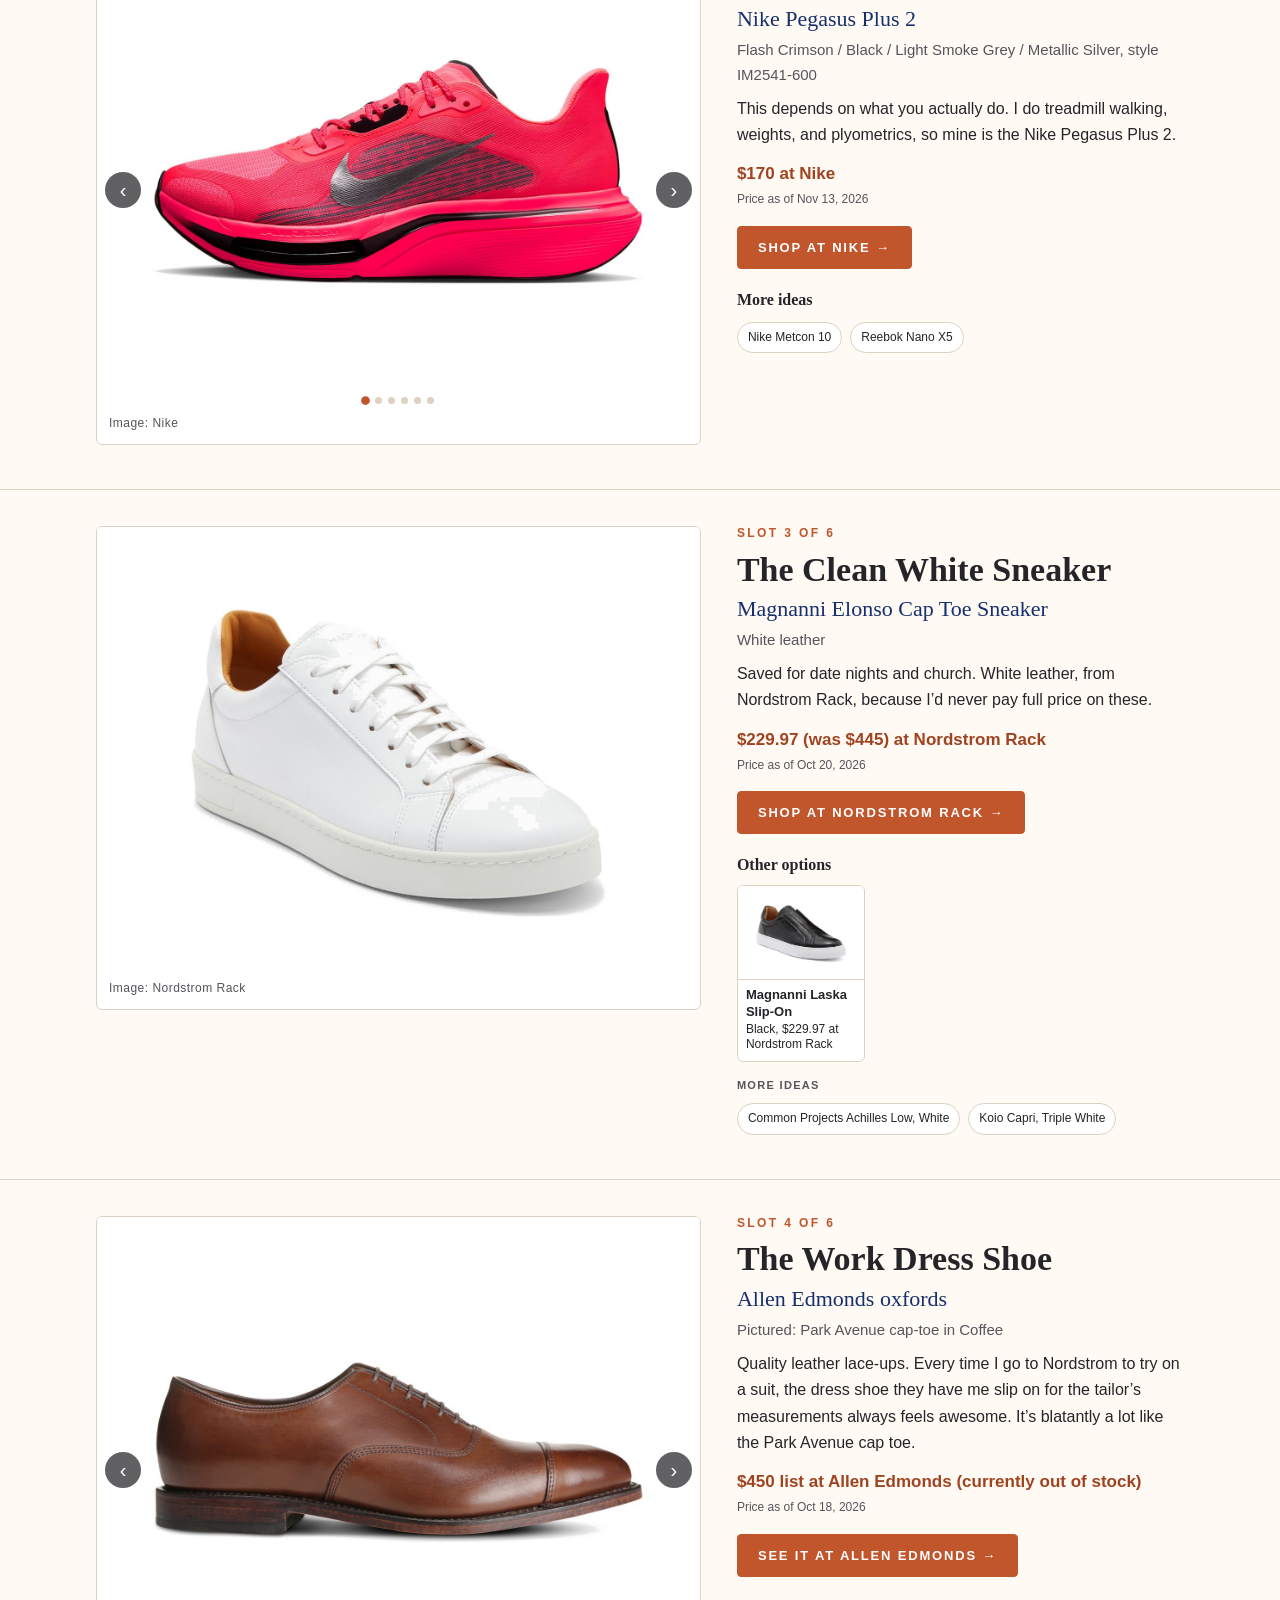
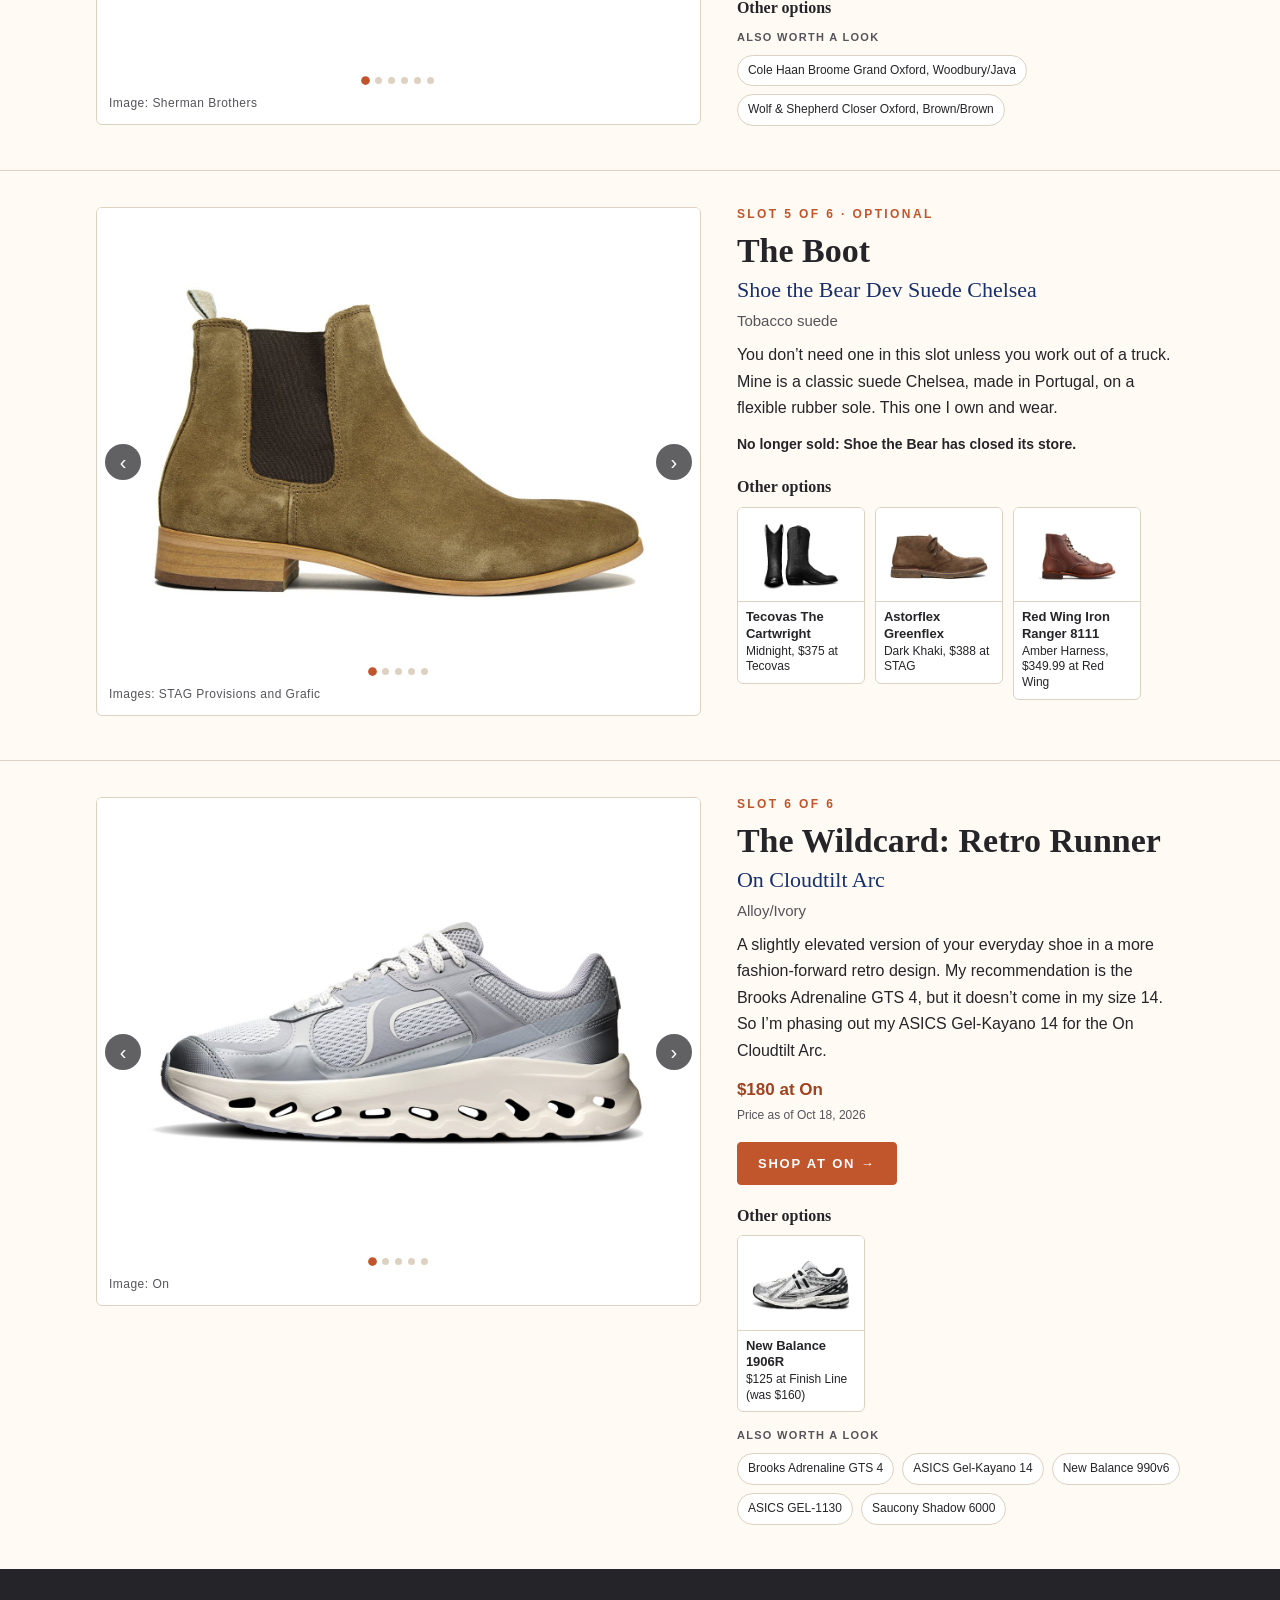
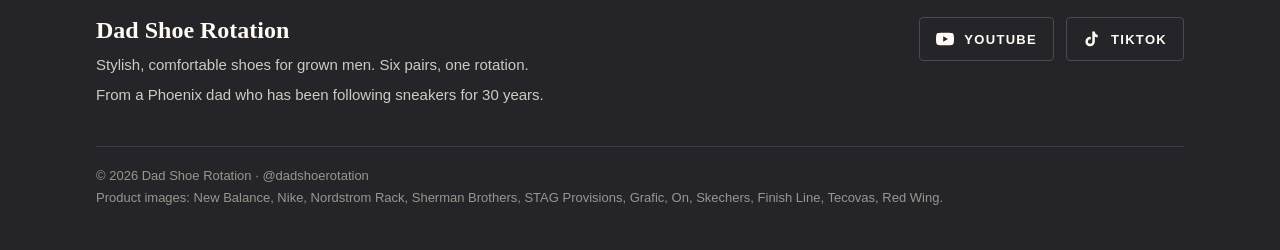
==== commit e320dcb6: "Tighten the site to one page: current rotation only Remove the Insoles, Classics, Inflation Sucks, S" ====
--- a/index.html
+++ b/index.html
@@ -4,9 +4,9 @@
 <meta charset="utf-8">
 <meta name="viewport" content="width=device-width, initial-scale=1">
 <title>Dad Shoe Rotation: The six-pair capsule every grown man needs</title>
-<meta name="description" content="The six-pair capsule every grown man needs. Shoe reviews and a living rotation from a Phoenix dad with 30 years of following sneakers.">
+<meta name="description" content="The six-pair capsule every grown man needs. Six current picks, one page, from a Phoenix dad with 30 years of following sneakers.">
 <meta property="og:title" content="Dad Shoe Rotation: The six-pair capsule every grown man needs">
-<meta property="og:description" content="The six-pair capsule every grown man needs. Shoe reviews and a living rotation from a Phoenix dad with 30 years of following sneakers.">
+<meta property="og:description" content="The six-pair capsule every grown man needs. Six current picks, one page, from a Phoenix dad with 30 years of following sneakers.">
 <meta property="og:image" content="assets/dadshoerotation-logo-profile.png">
 <meta name="theme-color" content="#fffaf3">
 <link rel="icon" type="image/svg+xml" href="assets/dadshoerotation-logo-profile.svg">
@@ -14,299 +14,282 @@
 <link rel="apple-touch-icon" href="assets/apple-touch-icon.png">
 <link rel="stylesheet" href="assets/css/style.css">
 </head>
-<body>
+<body class="home">
 <a class="skip" href="#main">Skip to content</a>
 <header class="site-header">
   <div class="wrap">
     <a class="brand" href="index.html">
-      <img src="assets/dadshoerotation-logo-profile.svg" alt="Dad Shoe Rotation logo" width="60" height="60">
+      <img src="assets/dadshoerotation-logo-profile.svg" alt="Dad Shoe Rotation logo" width="36" height="36">
       <span><span class="brand-name">Dad Shoe Rotation</span><span class="brand-handle">@dadshoerotation</span></span>
     </a>
-    <nav class="nav" aria-label="Main"><a href="index.html#rotation" aria-current="page">Rotation</a><a href="blog/index.html">Blog</a><a href="insoles.html">Insoles</a><a href="https://www.youtube.com/@dadshoerotation" rel="noopener">YouTube</a><a href="https://www.tiktok.com/@dadshoerotation" rel="noopener">TikTok</a></nav>
+    <nav class="nav" aria-label="Main"><a href="index.html#rotation" aria-current="page">Rotation</a><a href="blog/index.html">Blog</a><a href="https://www.youtube.com/@dadshoerotation" rel="noopener">YouTube</a><a href="https://www.tiktok.com/@dadshoerotation" rel="noopener">TikTok</a></nav>
   </div>
 </header>
 <main id="main">
-<section class="hero">
-  <div class="wrap hero-grid hero-stack">
-    <img class="hero-logo" src="assets/dadshoerotation-logo-profile.svg" alt="Dad Shoe Rotation logo" width="420" height="420">
-    <div class="hero-text">
-      <p class="eyebrow">Stylish, comfortable shoes for men 40+</p>
-      <h1>Six pairs. One rotation.</h1>
-      <p class="lede">The six-pair capsule every grown man needs. If a shoe I review earns the top rating, it takes a spot in the rotation.</p>
-      <hr class="rule">
-      <p class="byline">Dad Shoe Matt &middot; Phoenix dad &middot; 30 years of following sneakers</p>
-      <p class="hero-cta"><a class="btn btn-solid" href="#rotation">See the rotation</a> <a class="btn" href="https://www.youtube.com/@dadshoerotation" rel="noopener">Watch on YouTube</a></p>
-    </div>
+  <div class="wrap first-screen" id="rotation">
+    <h1>Six pairs. One rotation.</h1>
+    <p class="byline">Dad Shoe Matt</p>
+    <nav class="glance" aria-label="The current rotation">
+      <a class="glance-tile" href="#everyday">
+        <div class="glance-img"><img src="assets/gallery/everyday/01-side.jpg" alt="New Balance Made in USA 990v7 in Kool Gray" width="1400" height="1050"></div>
+        <div class="glance-cap"><span class="glance-slot">1 &middot; Everyday</span><p class="glance-name">990v7</p></div>
+      </a>
+      <a class="glance-tile" href="#workout">
+        <div class="glance-img"><img src="assets/gallery/workout/01-side.jpg" alt="Nike Pegasus Plus 2 in Flash Crimson" width="1400" height="1050"></div>
+        <div class="glance-cap"><span class="glance-slot">2 &middot; Workout</span><p class="glance-name">Pegasus Plus 2</p></div>
+      </a>
+      <a class="glance-tile" href="#clean-white">
+        <div class="glance-img"><img src="assets/gallery/clean-white/01-side.jpg" alt="Magnanni Elonso Cap Toe Sneaker in white" width="1400" height="1050"></div>
+        <div class="glance-cap"><span class="glance-slot">3 &middot; Clean White</span><p class="glance-name">Elonso</p></div>
+      </a>
+      <a class="glance-tile" href="#dress">
+        <div class="glance-img"><img src="assets/gallery/dress/01-side.jpg" alt="Allen Edmonds Park Avenue cap-toe oxford in Coffee" width="1400" height="1050"></div>
+        <div class="glance-cap"><span class="glance-slot">4 &middot; Dress</span><p class="glance-name">Park Avenue</p></div>
+      </a>
+      <a class="glance-tile" href="#boot">
+        <div class="glance-img"><img src="assets/gallery/boot/01-side.jpg" alt="Shoe the Bear Dev suede Chelsea in Tobacco" width="1400" height="1050"></div>
+        <div class="glance-cap"><span class="glance-slot">5 &middot; Boot</span><p class="glance-name">Dev Chelsea</p></div>
+      </a>
+      <a class="glance-tile" href="#wildcard">
+        <div class="glance-img"><img src="assets/gallery/wildcard/01-side.jpg" alt="On Cloudtilt Arc in Alloy/Ivory" width="1400" height="1050"></div>
+        <div class="glance-cap"><span class="glance-slot">6 &middot; Wildcard</span><p class="glance-name">Cloudtilt Arc</p></div>
+      </a>
+    </nav>
   </div>
-</section>
-<section class="section" id="rotation" aria-labelledby="rotation-title">
-  <div class="wrap">
-    <div class="section-head">
-      <h2 id="rotation-title">The six slots</h2>
-      <p>Tap a slot for the rules, my pick, and other options.</p>
-    </div>
-    <div class="tabs-row">
-    <div class="tabs" role="tablist" aria-label="Rotation views" hidden>
-      <button type="button" class="tab" role="tab" id="tab-picks" aria-controls="panel-picks" aria-selected="true" data-hash="picks">Matt&rsquo;s Picks</button>
-      <button type="button" class="tab" role="tab" id="tab-classics" aria-controls="panel-classics" aria-selected="false" tabindex="-1" data-hash="classics">The Classics</button>
-      <button type="button" class="tab" role="tab" id="tab-inflation" aria-controls="panel-inflation" aria-selected="false" tabindex="-1" data-hash="inflation">Inflation Sucks</button>
-      <button type="button" class="tab" role="tab" id="tab-owned" aria-controls="panel-owned" aria-selected="false" tabindex="-1" data-hash="owned">Shoes I Own</button>
-      <button type="button" class="tab" role="tab" id="tab-bifl" aria-controls="panel-bifl" aria-selected="false" tabindex="-1" data-hash="bifl">Dad Buy It For Life Items</button>
-    </div>
-    </div>
-    <div class="tab-panel" id="panel-picks" aria-labelledby="tab-picks">
-    <div class="grid">
-      <a class="tile" href="slots/everyday-dad-shoe.html">
-        <div class="tile-img"><img src="assets/slots/slot-1.jpg" alt="New Balance Made in USA 990v7 in Kool Gray / Calcium / Light Arctic Grey" width="1200" height="900" loading="lazy"></div>
-        <div class="tile-body">
-          <span class="tile-num">Slot 1</span>
-          <h3 class="tile-name">The Everyday Dad Shoe</h3>
-          <p class="tile-pick">Current pick<strong>New Balance Made in USA 990v7</strong></p>
-          <p class="budget-color">Kool Gray / Calcium / Light Arctic Grey</p>
-          <p class="budget-price">$199.99 at New Balance<span class="asof">Price as of Nov 14, 2026</span></p>
-          <span class="tile-more">See the slot <span>&rarr;</span></span>
-        </div>
-      </a>
-      <a class="tile" href="slots/workout-shoe.html">
-        <div class="tile-img"><img src="assets/slots/slot-2.jpg" alt="Nike Pegasus Plus 2 road running shoe in Flash Crimson / Black / Light Smoke Grey / Metallic Silver" width="1200" height="900" loading="lazy"></div>
-        <div class="tile-body">
-          <span class="tile-num">Slot 2</span>
-          <h3 class="tile-name">The Workout Shoe</h3>
-          <p class="tile-pick">Current pick<strong>Nike Pegasus Plus 2</strong></p>
-          <p class="budget-color">Flash Crimson / Black / Light Smoke Grey / Metallic Silver</p>
-          <p class="budget-price">$170 at Nike<span class="asof">Price as of Nov 13, 2026</span></p>
-          <span class="tile-more">See the slot <span>&rarr;</span></span>
-        </div>
-      </a>
-      <a class="tile" href="slots/clean-white-sneaker.html">
-        <div class="tile-img"><img src="assets/classics/classic-3.jpg" alt="Magnanni Elonso Cap Toe Sneaker in white leather" width="1200" height="900" loading="lazy"></div>
-        <div class="tile-body">
-          <span class="tile-num">Slot 3</span>
-          <h3 class="tile-name">The Clean White Sneaker</h3>
-          <p class="tile-pick">Current pick<strong>Magnanni Elonso Cap Toe Sneaker (White)</strong></p>
-          <p class="budget-price">$229.97 (was $445) at Nordstrom Rack<span class="asof">Price as of Oct 20, 2026</span></p>
-          <span class="tile-more">See the slot <span>&rarr;</span></span>
-        </div>
-      </a>
-      <a class="tile" href="slots/work-dress-shoe.html">
-        <div class="tile-img"><img src="assets/slots/slot-4.jpg" alt="Allen Edmonds Park Avenue cap-toe oxford in dark brown" width="1200" height="900" loading="lazy"></div>
-        <div class="tile-body">
-          <span class="tile-num">Slot 4</span>
-          <h3 class="tile-name">The Work Dress Shoe</h3>
-          <p class="tile-pick">Current pick<strong>Allen Edmonds oxfords</strong></p>
-          <p class="budget-price">$450 list at Allen Edmonds (Park Avenue; out of stock)<span class="asof">Price as of Oct 18, 2026</span></p>
-          <span class="tile-more">See the slot <span>&rarr;</span></span>
-        </div>
-      </a>
-      <a class="tile" href="slots/boot.html">
-        <div class="tile-img"><img src="assets/slots/slot-5-dev-tobacco.jpg" alt="Shoe the Bear Dev suede Chelsea boot in Tobacco" width="1200" height="900" loading="lazy"></div>
-        <div class="tile-body">
-          <span class="tile-num">Slot 5 &middot; Optional</span>
-          <h3 class="tile-name">The Boot</h3>
-          <p class="tile-pick">Current pick<strong>Shoe the Bear Dev Suede Chelsea</strong></p>
-          <p class="budget-color">Tobacco</p>
-          <p class="budget-note">No longer sold: Shoe the Bear has closed its store</p>
-          <p class="img-credit">Image: STAG Provisions</p>
-          <span class="tile-more">See the slot <span>&rarr;</span></span>
-        </div>
-      </a>
-      <a class="tile" href="slots/wildcard.html">
-        <div class="tile-img"><img src="assets/slots/slot-6.jpg" alt="On Cloudtilt Arc in Alloy/Ivory" width="1200" height="900" loading="lazy"></div>
-        <div class="tile-body">
-          <span class="tile-num">Slot 6</span>
-          <h3 class="tile-name">The Wildcard</h3>
-          <p class="tile-pick">Current pick<strong>On Cloudtilt Arc</strong></p>
-          <p class="budget-price">$180 at On<span class="asof">Price as of Oct 18, 2026</span></p>
-          <p class="tile-backup">Backup: New Balance 1906R, $125 at Finish Line (was $160)</p>
-          <span class="tile-more">See the slot <span>&rarr;</span></span>
-        </div>
-      </a>
-    </div>
-    </div>
-    <div class="tab-panel" id="panel-classics" role="tabpanel" aria-labelledby="tab-classics" tabindex="0" hidden>
-    <p class="tab-intro">The all-time classics for each slot. I&rsquo;m picking these myself, one slot at a time.</p>
-    <div class="grid">
-      <a class="tile" href="slots/everyday-dad-shoe.html">
-        <div class="tile-img"><img src="assets/classics/classic-1.jpg" alt="Nike Air Monarch IV in White/Navy on a Nike outlet shelf" width="1200" height="900" loading="lazy"></div>
-        <div class="tile-body">
-          <span class="tile-num">Slot 1</span>
-          <h3 class="tile-name">The Everyday Dad Shoe</h3>
-          <p class="tile-pick">Classic pick<strong>Nike Air Monarch IV</strong></p>
-          <p class="budget-color">White / Navy</p>
-          <p class="budget-price">$74.99 at the Nike outlet (outlet price)<span class="asof">Price as of Oct 18, 2026</span></p>
-          <p class="img-credit">Photo: Dad Shoe Matt</p>
-          <span class="tile-more">See the slot <span>&rarr;</span></span>
-        </div>
-      </a>
-      <a class="tile" href="slots/workout-shoe.html">
-        <div class="tile-img"><img src="assets/classics/classic-2.jpg" alt="Nike Structure Plus road running shoe in White/Photon Dust/Black" width="1200" height="900" loading="lazy"></div>
-        <div class="tile-body">
-          <span class="tile-num">Slot 2</span>
-          <h3 class="tile-name">The Workout Shoe</h3>
-          <p class="tile-pick">Classic pick<strong>Nike Structure Plus</strong></p>
-          <p class="budget-color">White / Photon Dust / Black</p>
-          <p class="budget-price">$170 at Nike<span class="asof">Price as of Oct 20, 2026</span></p>
-          <p class="img-credit">Image: Nike</p>
-          <span class="tile-more">See the slot <span>&rarr;</span></span>
-        </div>
-      </a>
-      <a class="tile" href="slots/clean-white-sneaker.html">
-        <div class="tile-img"><img src="assets/classics/classic-3.jpg" alt="Magnanni Elonso Cap Toe Sneaker in white leather" width="1200" height="900" loading="lazy"></div>
-        <div class="tile-body">
-          <span class="tile-num">Slot 3</span>
-          <h3 class="tile-name">The Clean White Sneaker</h3>
-          <p class="tile-pick">Classic pick<strong>Magnanni Elonso Cap Toe Sneaker</strong></p>
-          <p class="budget-color">White</p>
-          <p class="budget-price">$229.97 at Nordstrom Rack (was $445)<span class="asof">Price as of Oct 18, 2026</span></p>
-          <p class="tile-backup">Also: Magnanni Laska Slip-On in Black, $229.97 at Nordstrom Rack</p>
-          <p class="img-credit">Image: Nordstrom Rack</p>
-          <span class="tile-more">See the slot <span>&rarr;</span></span>
-        </div>
-      </a>
-      <a class="tile" href="slots/work-dress-shoe.html">
-        <div class="tile-img"><img src="assets/classics/classic-4.jpg" alt="Crockett &amp; Jones Connaught cap-toe oxford in Dark Brown Burnished Calf" width="1200" height="900" loading="lazy"></div>
-        <div class="tile-body">
-          <span class="tile-num">Slot 4</span>
-          <h3 class="tile-name">The Work Dress Shoe</h3>
-          <p class="tile-pick">Classic pick<strong>Crockett &amp; Jones Connaught</strong></p>
-          <p class="budget-color">Dark Brown Burnished Calf</p>
-          <p class="budget-price">$930 at Crockett &amp; Jones<span class="asof">Price as of Oct 18, 2026</span></p>
-          <p class="tile-backup">Backup: Allen Edmonds Park Avenue Cap-Toe Oxford in Coffee, $450 list (out of stock)</p>
-          <p class="img-credit">Image: Crockett &amp; Jones</p>
-          <span class="tile-more">See the slot <span>&rarr;</span></span>
-        </div>
-      </a>
-      <a class="tile" href="slots/boot.html">
-        <div class="tile-img"><img src="assets/classics/classic-5.jpg" alt="Red Wing Heritage Iron Ranger 8111 boot in Amber Harness leather" width="1200" height="900" loading="lazy"></div>
-        <div class="tile-body">
-          <span class="tile-num">Slot 5 &middot; Optional</span>
-          <h3 class="tile-name">The Boot</h3>
-          <p class="tile-pick">Classic pick<strong>Red Wing Heritage Iron Ranger 8111</strong></p>
-          <p class="budget-color">Amber Harness</p>
-          <p class="budget-price">$349.99 at Red Wing<span class="asof">Price as of Oct 18, 2026</span></p>
-          <p class="tile-backup">Also: Astorflex Greenflex suede chukka in Dark Khaki, $388 at STAG Provisions</p>
-          <p class="img-credit">Image: Red Wing</p>
-          <span class="tile-more">See the slot <span>&rarr;</span></span>
-        </div>
-      </a>
-      <a class="tile" href="slots/wildcard.html">
-        <div class="tile-img"><img src="assets/classics/classic-6.jpg" alt="Nike Zoom Vomero 5 in Platinum Tint" width="1200" height="900" loading="lazy"></div>
-        <div class="tile-body">
-          <span class="tile-num">Slot 6</span>
-          <h3 class="tile-name">The Wildcard</h3>
-          <p class="tile-pick">Classic pick<strong>Nike Zoom Vomero 5</strong></p>
-          <p class="budget-color">Platinum Tint</p>
-          <p class="budget-price">$170 at Nike<span class="asof">Price as of Oct 18, 2026</span></p>
-          <p class="img-credit">Image: Nike</p>
-          <span class="tile-more">See the slot <span>&rarr;</span></span>
-        </div>
-      </a>
-    </div>
-    </div>
-    <div class="tab-panel" id="panel-inflation" role="tabpanel" aria-labelledby="tab-inflation" tabindex="0" hidden>
-    <p class="tab-rule">The most economical version of each slot. Each slot has its own budget limit, set by the pick (never less than $100).</p>
-    <div class="grid">
-      <a class="tile" href="slots/everyday-dad-shoe.html">
-        <div class="tile-img"><img src="assets/budget/budget-1.jpg" alt="The Everyday Dad Shoe: Inflation Sucks pick coming soon" width="1200" height="900" loading="lazy"></div>
-        <div class="tile-body">
-          <span class="tile-num">Slot 1</span>
-          <h3 class="tile-name">The Everyday Dad Shoe</h3>
-          <p class="tile-pick">Inflation Sucks pick<strong>Coming soon</strong></p>
-          <span class="tile-more">See the slot <span>&rarr;</span></span>
-        </div>
-      </a>
-      <a class="tile" href="slots/workout-shoe.html">
-        <div class="tile-img"><img src="assets/budget/budget-2.jpg" alt="adidas Adizero Pacer in Cloud White / Core Black / Crystal White" width="1200" height="900" loading="lazy"></div>
-        <div class="tile-body">
-          <span class="tile-num">Slot 2</span>
-          <h3 class="tile-name">The Workout Shoe</h3>
-          <p class="tile-pick">Inflation Sucks pick<strong>adidas Adizero Pacer</strong></p>
-          <p class="budget-color">Cloud White / Core Black / Crystal White</p>
-          <p class="tile-limit"><span class="budget-limit">Budget limit: $100</span></p>
-          <p class="budget-price">$80 at adidas.com<span class="asof">Price as of Oct 18, 2026</span></p>
-          <p class="img-credit">Image: adidas</p>
-          <span class="tile-more">See the slot <span>&rarr;</span></span>
-        </div>
-      </a>
-      <a class="tile" href="slots/clean-white-sneaker.html">
-        <div class="tile-img"><img src="assets/budget/budget-3.jpg" alt="adidas Continental 80 in Cloud White / Scarlet / Collegiate Navy" width="1200" height="900" loading="lazy"></div>
-        <div class="tile-body">
-          <span class="tile-num">Slot 3</span>
-          <h3 class="tile-name">The Clean White Sneaker</h3>
-          <p class="tile-pick">Inflation Sucks pick<strong>adidas Continental 80</strong></p>
-          <p class="budget-color">Cloud White / Scarlet / Collegiate Navy</p>
-          <p class="tile-limit"><span class="budget-limit">Budget limit: $100</span></p>
-          <p class="budget-price">$60 at adidas.com (was $100)<span class="asof">Price as of Oct 18, 2026</span></p>
-          <p class="img-credit">Image: adidas</p>
-          <span class="tile-more">See the slot <span>&rarr;</span></span>
-        </div>
-      </a>
-      <a class="tile" href="slots/work-dress-shoe.html">
-        <div class="tile-img"><img src="assets/budget/budget-4.jpg" alt="The Work Dress Shoe: Inflation Sucks pick coming soon" width="1200" height="900" loading="lazy"></div>
-        <div class="tile-body">
-          <span class="tile-num">Slot 4</span>
-          <h3 class="tile-name">The Work Dress Shoe</h3>
-          <p class="tile-pick">Inflation Sucks pick<strong>Coming soon</strong></p>
-          <span class="tile-more">See the slot <span>&rarr;</span></span>
-        </div>
-      </a>
-      <a class="tile" href="slots/boot.html">
-        <div class="tile-img"><img src="assets/budget/budget-5.jpg" alt="The Boot: Inflation Sucks pick coming soon" width="1200" height="900" loading="lazy"></div>
-        <div class="tile-body">
-          <span class="tile-num">Slot 5 &middot; Optional</span>
-          <h3 class="tile-name">The Boot</h3>
-          <p class="tile-pick">Inflation Sucks pick<strong>Coming soon</strong></p>
-          <span class="tile-more">See the slot <span>&rarr;</span></span>
-        </div>
-      </a>
-      <a class="tile" href="slots/wildcard.html">
-        <div class="tile-img"><img src="assets/budget/budget-6.jpg" alt="The Wildcard: Inflation Sucks pick coming soon" width="1200" height="900" loading="lazy"></div>
-        <div class="tile-body">
-          <span class="tile-num">Slot 6</span>
-          <h3 class="tile-name">The Wildcard</h3>
-          <p class="tile-pick">Inflation Sucks pick<strong>Coming soon</strong></p>
-          <span class="tile-more">See the slot <span>&rarr;</span></span>
-        </div>
-      </a>
-    </div>
-    </div>
-    <div class="tab-panel" id="panel-owned" role="tabpanel" aria-labelledby="tab-owned" tabindex="0" hidden>
-    <p class="tab-intro">These are pairs I actually own and wear, not just picks.</p>
-    <p class="tab-rule">Every pair here is one I bought and wear. Got a question about one? Ask me, I own it. Drop it in the comments on <a href="https://www.youtube.com/@dadshoerotation" rel="noopener">YouTube</a> or on TikTok <a href="https://www.tiktok.com/@dadshoerotation" rel="noopener">@dadshoerotation</a>.</p>
-    <div class="owned-grid" id="owned-grid"></div>
-    </div>
-    <div class="tab-panel" id="panel-bifl" role="tabpanel" aria-labelledby="tab-bifl" tabindex="0" hidden>
-    <p class="tab-intro">Stuff worth buying once and keeping forever.</p>
-    <div class="owned-grid" id="bifl-grid"></div>
-    </div>
-  </div>
-</section>
-<section class="section insoles-callout" aria-labelledby="insoles-callout-title">
-  <div class="wrap">
-    <div class="teaser-card">
-      <div>
-        <p class="eyebrow">The dad shoe requirement</p>
-        <h2 id="insoles-callout-title">Every pair needs a real insole</h2>
-        <p>A good aftermarket insole turns any old shoe springy and supportive. Here&rsquo;s what I recommend, from Move to cheap Zoom-style air insoles.</p>
-      </div>
-      <p class="hero-cta"><a class="btn btn-solid" href="insoles.html">See my insole picks &rarr;</a></p>
-    </div>
-  </div>
-</section>
-<section class="section band" aria-labelledby="blog-title">
-  <div class="wrap">
-    <div class="section-head">
-      <h2 id="blog-title">Latest from the blog</h2>
-      <p><a href="blog/index.html">All posts &rarr;</a></p>
-    </div>
-    <ul class="posts">
-      <li class="post-item">
-        <time class="post-date" datetime="2026-10-18">Oct 18, 2026</time>
-        <div><h3><a href="blog/my-dad-shoe-rotation.html">My Dad Shoe Rotation: The 6-Pair Capsule Every Grown Man Needs</a></h3><p>Six pairs. One for every part of a grown man's week, and a simple rule for when a pair gets replaced.</p></div>
-      </li>
-    </ul>
-  </div>
-</section>
+
+  <article class="shoe" id="everyday">
+    <div class="wrap shoe-inner">
+      <div class="gallery" aria-label="Photos of the New Balance Made in USA 990v7">
+        <div class="gallery-track">
+          <figure><img src="assets/gallery/everyday/01-side.jpg" alt="New Balance Made in USA 990v7 in Kool Gray, side view" width="1400" height="1050"></figure>
+          <figure><img src="assets/gallery/everyday/02-top.jpg" alt="New Balance Made in USA 990v7, top-down view" width="1400" height="1050"></figure>
+          <figure><img src="assets/gallery/everyday/03-three-quarter.jpg" alt="New Balance Made in USA 990v7, three-quarter view" width="1400" height="1050"></figure>
+          <figure><img src="assets/gallery/everyday/04-heel.jpg" alt="New Balance Made in USA 990v7, heel view" width="1400" height="1050"></figure>
+          <figure><img src="assets/gallery/everyday/05-sole.jpg" alt="New Balance Made in USA 990v7, outsole" width="1400" height="1050"></figure>
+          <figure><img src="assets/gallery/everyday/06-pair.jpg" alt="New Balance Made in USA 990v7, pair" width="1400" height="1050"></figure>
+        </div>
+        <button class="gallery-btn gallery-prev" type="button" aria-label="Previous photo">&lsaquo;</button>
+        <button class="gallery-btn gallery-next" type="button" aria-label="Next photo">&rsaquo;</button>
+        <div class="gallery-dots" role="tablist" aria-label="Choose a photo"></div>
+        <p class="img-credit">Image: New Balance</p>
+      </div>
+      <div class="shoe-copy">
+        <p class="eyebrow">Slot 1 of 6</p>
+        <h2>The Everyday Dad Shoe</h2>
+        <p class="shoe-pick">New Balance Made in USA 990v7</p>
+        <p class="shoe-color">Kool Gray / Calcium / Light Arctic Grey, style U990GR7</p>
+        <p class="shoe-blurb">If you could only own one pair, this is it. It works almost anywhere, and comfort, support, and durability come first. My current everyday pair.</p>
+        <p class="shoe-price">$199.99 at New Balance<span class="asof">Price as of Nov 14, 2026</span></p>
+        <p class="shop"><a class="btn btn-shop" href="https://www.newbalance.com/pd/made-in-usa-990v7/U990V7-53070-PMG-NA.html?dwvar_U990V7-53070-PMG-NA_style=U990GR7" target="_blank" rel="noopener">Shop at New Balance &rarr;</a></p>
+        <div class="backups">
+          <h3>Other options</h3>
+          <div class="backup-row">
+            <a class="backup-thumb" href="https://www.skechers.com/skechers-aero-burst/246210_WHT.html" target="_blank" rel="noopener">
+              <img src="assets/owned/skechers-aero-burst.jpg" alt="Skechers Aeroburst in white" width="1200" height="900" loading="lazy">
+              <p><strong>Skechers Aeroburst</strong>$155 at Skechers</p>
+            </a>
+          </div>
+          <span class="more-label">More ideas</span>
+          <ul class="more-list">
+            <li><span class="more-chip">Skechers Garza &ndash; Gervin</span></li>
+            <li><span class="more-chip">Skechers Respected &ndash; Elgin</span></li>
+          </ul>
+        </div>
+      </div>
+    </div>
+  </article>
+
+  <article class="shoe" id="workout">
+    <div class="wrap shoe-inner">
+      <div class="gallery" aria-label="Photos of the Nike Pegasus Plus 2">
+        <div class="gallery-track">
+          <figure><img src="assets/gallery/workout/01-side.jpg" alt="Nike Pegasus Plus 2 in Flash Crimson, side view" width="1400" height="1050"></figure>
+          <figure><img src="assets/gallery/workout/02-top.jpg" alt="Nike Pegasus Plus 2, top-down view" width="1400" height="1050"></figure>
+          <figure><img src="assets/gallery/workout/03-three-quarter.jpg" alt="Nike Pegasus Plus 2, three-quarter view" width="1400" height="1050"></figure>
+          <figure><img src="assets/gallery/workout/04-heel.jpg" alt="Nike Pegasus Plus 2, heel view" width="1400" height="1050"></figure>
+          <figure><img src="assets/gallery/workout/05-sole.jpg" alt="Nike Pegasus Plus 2, outsole" width="1400" height="1050"></figure>
+          <figure><img src="assets/gallery/workout/06-pair.jpg" alt="Nike Pegasus Plus 2, pair" width="1400" height="1050"></figure>
+        </div>
+        <button class="gallery-btn gallery-prev" type="button" aria-label="Previous photo">&lsaquo;</button>
+        <button class="gallery-btn gallery-next" type="button" aria-label="Next photo">&rsaquo;</button>
+        <div class="gallery-dots" role="tablist" aria-label="Choose a photo"></div>
+        <p class="img-credit">Image: Nike</p>
+      </div>
+      <div class="shoe-copy">
+        <p class="eyebrow">Slot 2 of 6</p>
+        <h2>The Workout Shoe</h2>
+        <p class="shoe-pick">Nike Pegasus Plus 2</p>
+        <p class="shoe-color">Flash Crimson / Black / Light Smoke Grey / Metallic Silver, style IM2541-600</p>
+        <p class="shoe-blurb">This depends on what you actually do. I do treadmill walking, weights, and plyometrics, so mine is the Nike Pegasus Plus 2.</p>
+        <p class="shoe-price">$170 at Nike<span class="asof">Price as of Nov 13, 2026</span></p>
+        <p class="shop"><a class="btn btn-shop" href="https://www.nike.com/t/pegasus-plus-2-mens-road-running-shoes-p9ePl101/IM2541-600" target="_blank" rel="noopener">Shop at Nike &rarr;</a></p>
+        <div class="backups">
+          <h3>More ideas</h3>
+          <ul class="more-list">
+            <li><span class="more-chip">Nike Metcon 10</span></li>
+            <li><span class="more-chip">Reebok Nano X5</span></li>
+          </ul>
+        </div>
+      </div>
+    </div>
+  </article>
+
+  <article class="shoe" id="clean-white">
+    <div class="wrap shoe-inner">
+      <div class="gallery single" aria-label="Photo of the Magnanni Elonso Cap Toe Sneaker">
+        <div class="gallery-track">
+          <figure><img src="assets/gallery/clean-white/01-side.jpg" alt="Magnanni Elonso Cap Toe Sneaker in white leather, three-quarter view" width="1400" height="1050"></figure>
+        </div>
+        <p class="img-credit">Image: Nordstrom Rack</p>
+      </div>
+      <div class="shoe-copy">
+        <p class="eyebrow">Slot 3 of 6</p>
+        <h2>The Clean White Sneaker</h2>
+        <p class="shoe-pick">Magnanni Elonso Cap Toe Sneaker</p>
+        <p class="shoe-color">White leather</p>
+        <p class="shoe-blurb">Saved for date nights and church. White leather, from Nordstrom Rack, because I&rsquo;d never pay full price on these.</p>
+        <p class="shoe-price">$229.97 (was $445) at Nordstrom Rack<span class="asof">Price as of Oct 20, 2026</span></p>
+        <p class="shop"><a class="btn btn-shop" href="https://www.nordstromrack.com/s/magnanni-elonso-cap-toe-sneaker-men/8613772?fashioncolor=White&amp;color=444445PPZJ" target="_blank" rel="noopener">Shop at Nordstrom Rack &rarr;</a></p>
+        <div class="backups">
+          <h3>Other options</h3>
+          <div class="backup-row">
+            <a class="backup-thumb" href="https://www.nordstromrack.com/s/magnanni-laska-slip-on-sneaker-men/6544881?fashioncolor=Black&amp;color=44444G6EKL" target="_blank" rel="noopener">
+              <img src="assets/classics/classic-3-black.jpg" alt="Magnanni Laska Slip-On in black leather with a white sole" width="1200" height="900" loading="lazy">
+              <p><strong>Magnanni Laska Slip-On</strong>Black, $229.97 at Nordstrom Rack</p>
+            </a>
+          </div>
+          <span class="more-label">More ideas</span>
+          <ul class="more-list">
+            <li><span class="more-chip">Common Projects Achilles Low, White</span></li>
+            <li><span class="more-chip">Koio Capri, Triple White</span></li>
+          </ul>
+        </div>
+      </div>
+    </div>
+  </article>
+
+  <article class="shoe" id="dress">
+    <div class="wrap shoe-inner">
+      <div class="gallery" aria-label="Photos of the Allen Edmonds Park Avenue oxford">
+        <div class="gallery-track">
+          <figure><img src="assets/gallery/dress/01-side.jpg" alt="Allen Edmonds Park Avenue cap-toe oxford in Coffee, side view" width="1400" height="1050"></figure>
+          <figure><img src="assets/gallery/dress/02-top.jpg" alt="Allen Edmonds Park Avenue, top-down view" width="1400" height="1050"></figure>
+          <figure><img src="assets/gallery/dress/03-three-quarter.jpg" alt="Allen Edmonds Park Avenue, three-quarter view" width="1400" height="1050"></figure>
+          <figure><img src="assets/gallery/dress/04-front.jpg" alt="Allen Edmonds Park Avenue, front view" width="1400" height="1050"></figure>
+          <figure><img src="assets/gallery/dress/05-heel.jpg" alt="Allen Edmonds Park Avenue, heel view" width="1400" height="1050"></figure>
+          <figure><img src="assets/gallery/dress/06-sole.jpg" alt="Allen Edmonds Park Avenue, outsole" width="1400" height="1050"></figure>
+        </div>
+        <button class="gallery-btn gallery-prev" type="button" aria-label="Previous photo">&lsaquo;</button>
+        <button class="gallery-btn gallery-next" type="button" aria-label="Next photo">&rsaquo;</button>
+        <div class="gallery-dots" role="tablist" aria-label="Choose a photo"></div>
+        <p class="img-credit">Image: Sherman Brothers</p>
+      </div>
+      <div class="shoe-copy">
+        <p class="eyebrow">Slot 4 of 6</p>
+        <h2>The Work Dress Shoe</h2>
+        <p class="shoe-pick">Allen Edmonds oxfords</p>
+        <p class="shoe-color">Pictured: Park Avenue cap-toe in Coffee</p>
+        <p class="shoe-blurb">Quality leather lace-ups. Every time I go to Nordstrom to try on a suit, the dress shoe they have me slip on for the tailor&rsquo;s measurements always feels awesome. It&rsquo;s blatantly a lot like the Park Avenue cap toe.</p>
+        <p class="shoe-price">$450 list at Allen Edmonds (currently out of stock)<span class="asof">Price as of Oct 18, 2026</span></p>
+        <p class="shop"><a class="btn btn-shop" href="https://www.allenedmonds.com/product/mens-park-avenue-cap-toe-oxford-dress-shoe-3023014/coffee-brown-leather-ec4013255" target="_blank" rel="noopener">See it at Allen Edmonds &rarr;</a></p>
+        <div class="backups">
+          <h3>Other options</h3>
+          <span class="more-label">Also worth a look</span>
+          <ul class="more-list">
+            <li><a href="https://www.colehaan.com/products/mens-broome-grand-lug-sole-plain-toe-oxfords-c45673" target="_blank" rel="noopener">Cole Haan Broome Grand Oxford, Woodbury/Java</a></li>
+            <li><a href="https://wolfandshepherd.com/products/closer-oxford" target="_blank" rel="noopener">Wolf &amp; Shepherd Closer Oxford, Brown/Brown</a></li>
+          </ul>
+        </div>
+      </div>
+    </div>
+  </article>
+
+  <article class="shoe" id="boot">
+    <div class="wrap shoe-inner">
+      <div class="gallery" aria-label="Photos of the Shoe the Bear Dev Chelsea">
+        <div class="gallery-track">
+          <figure><img src="assets/gallery/boot/01-side.jpg" alt="Shoe the Bear Dev suede Chelsea in Tobacco, side view" width="1400" height="1050"></figure>
+          <figure><img src="assets/gallery/boot/02-top.jpg" alt="Shoe the Bear Dev Chelsea, high angle into the shaft" width="1400" height="1050"></figure>
+          <figure><img src="assets/gallery/boot/03-three-quarter.jpg" alt="Shoe the Bear Dev Chelsea, three-quarter view" width="1400" height="1050"></figure>
+          <figure><img src="assets/gallery/boot/04-heel.jpg" alt="Shoe the Bear Dev Chelsea, heel view" width="1400" height="1050"></figure>
+          <figure><img src="assets/gallery/boot/05-sole.jpg" alt="Shoe the Bear Dev Chelsea, outsole" width="1400" height="1050"></figure>
+        </div>
+        <button class="gallery-btn gallery-prev" type="button" aria-label="Previous photo">&lsaquo;</button>
+        <button class="gallery-btn gallery-next" type="button" aria-label="Next photo">&rsaquo;</button>
+        <div class="gallery-dots" role="tablist" aria-label="Choose a photo"></div>
+        <p class="img-credit">Images: STAG Provisions and Grafic</p>
+      </div>
+      <div class="shoe-copy">
+        <p class="eyebrow">Slot 5 of 6 &middot; Optional</p>
+        <h2>The Boot</h2>
+        <p class="shoe-pick">Shoe the Bear Dev Suede Chelsea</p>
+        <p class="shoe-color">Tobacco suede</p>
+        <p class="shoe-blurb">You don&rsquo;t need one in this slot unless you work out of a truck. Mine is a classic suede Chelsea, made in Portugal, on a flexible rubber sole. This one I own and wear.</p>
+        <p class="budget-note">No longer sold: Shoe the Bear has closed its store.</p>
+        <div class="backups">
+          <h3>Other options</h3>
+          <div class="backup-row">
+            <a class="backup-thumb" href="https://www.tecovas.com/products/the-cartwright?color=midnight-cowhide" target="_blank" rel="noopener">
+              <img src="assets/owned/tecovas-black.jpg" alt="Tecovas The Cartwright in Midnight cowhide" width="1200" height="900" loading="lazy">
+              <p><strong>Tecovas The Cartwright</strong>Midnight, $375 at Tecovas</p>
+            </a>
+            <a class="backup-thumb" href="https://stagprovisions.com/products/greenflex-chukka-boot-dark-khaki" target="_blank" rel="noopener">
+              <img src="assets/classics/classic-5-alt.jpg" alt="Astorflex Greenflex suede chukka in Dark Khaki" width="1200" height="900" loading="lazy">
+              <p><strong>Astorflex Greenflex</strong>Dark Khaki, $388 at STAG</p>
+            </a>
+            <a class="backup-thumb" href="https://www.redwingshoes.com/mens/heritage/iron-ranger/iron-ranger-08111.html" target="_blank" rel="noopener">
+              <img src="assets/classics/classic-5.jpg" alt="Red Wing Heritage Iron Ranger 8111 in Amber Harness" width="1200" height="900" loading="lazy">
+              <p><strong>Red Wing Iron Ranger 8111</strong>Amber Harness, $349.99 at Red Wing</p>
+            </a>
+          </div>
+        </div>
+      </div>
+    </div>
+  </article>
+
+  <article class="shoe" id="wildcard">
+    <div class="wrap shoe-inner">
+      <div class="gallery" aria-label="Photos of the On Cloudtilt Arc">
+        <div class="gallery-track">
+          <figure><img src="assets/gallery/wildcard/01-side.jpg" alt="On Cloudtilt Arc in Alloy/Ivory, side view" width="1400" height="1050"></figure>
+          <figure><img src="assets/gallery/wildcard/02-top.jpg" alt="On Cloudtilt Arc, top-down view" width="1400" height="1050"></figure>
+          <figure><img src="assets/gallery/wildcard/03-pair.jpg" alt="On Cloudtilt Arc, pair" width="1400" height="1050"></figure>
+          <figure><img src="assets/gallery/wildcard/04-heel.jpg" alt="On Cloudtilt Arc, heel view" width="1400" height="1050"></figure>
+          <figure><img src="assets/gallery/wildcard/05-sole.jpg" alt="On Cloudtilt Arc, outsole" width="1400" height="1050"></figure>
+        </div>
+        <button class="gallery-btn gallery-prev" type="button" aria-label="Previous photo">&lsaquo;</button>
+        <button class="gallery-btn gallery-next" type="button" aria-label="Next photo">&rsaquo;</button>
+        <div class="gallery-dots" role="tablist" aria-label="Choose a photo"></div>
+        <p class="img-credit">Image: On</p>
+      </div>
+      <div class="shoe-copy">
+        <p class="eyebrow">Slot 6 of 6</p>
+        <h2>The Wildcard: Retro Runner</h2>
+        <p class="shoe-pick">On Cloudtilt Arc</p>
+        <p class="shoe-color">Alloy/Ivory</p>
+        <p class="shoe-blurb">A slightly elevated version of your everyday shoe in a more fashion-forward retro design. My recommendation is the Brooks Adrenaline GTS 4, but it doesn&rsquo;t come in my size 14. So I&rsquo;m phasing out my ASICS Gel-Kayano 14 for the On Cloudtilt Arc.</p>
+        <p class="shoe-price">$180 at On<span class="asof">Price as of Oct 18, 2026</span></p>
+        <p class="shop"><a class="btn btn-shop" href="https://www.on.com/en-us/products/cloudtilt-arc-m-3mg3033/mens/alloy-ivory-shoes-3MG30333228" target="_blank" rel="noopener">Shop at On &rarr;</a></p>
+        <div class="backups">
+          <h3>Other options</h3>
+          <div class="backup-row">
+            <a class="backup-thumb" href="https://www.finishline.com/pdp/mens-new-balance-1906r-casual-shoes/prod2859192/M1906RER/030" target="_blank" rel="noopener">
+              <img src="assets/slots/slot-6-backup.jpg" alt="New Balance 1906R in Silver Metallic / Black / Sea Salt" width="1200" height="900" loading="lazy">
+              <p><strong>New Balance 1906R</strong>$125 at Finish Line (was $160)</p>
+            </a>
+          </div>
+          <span class="more-label">Also worth a look</span>
+          <ul class="more-list">
+            <li><span class="more-chip">Brooks Adrenaline GTS 4</span></li>
+            <li><span class="more-chip">ASICS Gel-Kayano 14</span></li>
+            <li><span class="more-chip">New Balance 990v6</span></li>
+            <li><span class="more-chip">ASICS GEL-1130</span></li>
+            <li><span class="more-chip">Saucony Shadow 6000</span></li>
+          </ul>
+        </div>
+      </div>
+    </div>
+  </article>
 </main>
 <footer class="site-footer">
   <div class="wrap">
@@ -319,11 +302,9 @@
       <a href="https://www.youtube.com/@dadshoerotation" rel="noopener"><svg viewBox="0 0 24 24" aria-hidden="true"><path d="M23.5 6.2a3 3 0 0 0-2.1-2.1C19.5 3.6 12 3.6 12 3.6s-7.5 0-9.4.5A3 3 0 0 0 .5 6.2 31 31 0 0 0 0 12a31 31 0 0 0 .5 5.8 3 3 0 0 0 2.1 2.1c1.9.5 9.4.5 9.4.5s7.5 0 9.4-.5a3 3 0 0 0 2.1-2.1A31 31 0 0 0 24 12a31 31 0 0 0-.5-5.8zM9.6 15.6V8.4l6.3 3.6-6.3 3.6z"/></svg> YouTube</a>
       <a href="https://www.tiktok.com/@dadshoerotation" rel="noopener"><svg viewBox="0 0 24 24" aria-hidden="true"><path d="M19.6 6.7a4.8 4.8 0 0 1-3.8-4.2V2h-3.4v13.4a2.9 2.9 0 1 1-2-2.7V9.2a6.3 6.3 0 1 0 5.4 6.2V8.6a8.2 8.2 0 0 0 3.8 1.2V6.4l-.1.3z"/></svg> TikTok</a>
     </div>
-    <p class="fine">&copy; 2026 Dad Shoe Rotation &middot; @dadshoerotation<br>Product images: eBay, StockX, Skechers, To Boot New York, adidas, Magnanni, Zappos (Allen Edmonds), Crockett &amp; Jones, Red Wing, STAG Provisions, Tecovas, On, Finish Line, Nordstrom Rack, Nike, New Balance. The Classics slot 1 photo: Dad Shoe Matt.</p>
+    <p class="fine">&copy; 2026 Dad Shoe Rotation &middot; @dadshoerotation<br>Product images: New Balance, Nike, Nordstrom Rack, Sherman Brothers, STAG Provisions, Grafic, On, Skechers, Finish Line, Tecovas, Red Wing.</p>
   </div>
 </footer>
-<script src="assets/js/owned.js" defer></script>
-<script src="assets/js/bifl.js" defer></script>
-<script src="assets/js/tabs.js" defer></script>
+<script src="assets/js/gallery.js" defer></script>
 </body>
 </html>
--- a/assets/css/style.css
+++ b/assets/css/style.css
@@ -292,3 +292,103 @@
 /* v15: Dad Buy It For Life Items tab (reuses .owned-grid cards) */
 .bifl-note{margin:0 0 4px;font-size:13px;color:var(--ink-soft);line-height:1.4}
 .owned-body .owned-link + .owned-link{margin-top:0}
+
+/* v16: one-page rotation. Compact first screen, swipe galleries, backup thumbs. */
+body.home{background:var(--cream)}
+body.home .wrap{padding-left:16px;padding-right:16px}
+body.home .site-header .wrap{min-height:56px;padding-top:6px;padding-bottom:6px;gap:12px}
+body.home .brand{gap:10px}
+body.home .brand img{width:36px;height:36px}
+body.home .brand-name{font-size:18px}
+body.home .brand-handle{font-size:10px;letter-spacing:.14em}
+body.home .nav{gap:14px}
+body.home .nav a{font-size:11px;letter-spacing:.12em;padding:6px 0}
+
+.first-screen{padding:10px 0 16px}
+.first-screen h1{font-size:clamp(22px,3.4vw,32px);margin:0 0 4px}
+.first-screen .byline{margin:0 0 12px;font-size:13px}
+.glance{display:grid;grid-template-columns:repeat(3,1fr);gap:12px}
+.glance-tile{display:flex;flex-direction:column;background:#fff;border:1px solid var(--line);border-radius:var(--radius);overflow:hidden;text-decoration:none;color:var(--charcoal);min-width:0}
+.glance-tile:hover{border-color:var(--cream-3);color:var(--charcoal);box-shadow:0 10px 22px -16px rgba(37,37,41,.4)}
+.glance-img{aspect-ratio:4/3;background:#fff}
+.glance-img img{width:100%;height:100%;object-fit:contain}
+.glance-cap{padding:8px 10px 10px;display:flex;flex-direction:column;gap:2px}
+.glance-slot{font:700 10px/1 var(--sans);letter-spacing:.16em;text-transform:uppercase;color:var(--orange)}
+.glance-name{font-family:var(--serif);font-size:15px;line-height:1.2;margin:0;white-space:nowrap;overflow:hidden;text-overflow:ellipsis}
+
+.shoe{padding:36px 0 44px;border-top:1px solid var(--line);scroll-margin-top:16px}
+.shoe-inner{display:grid;grid-template-columns:minmax(0,1.15fr) minmax(280px,.85fr);gap:36px;align-items:start}
+.shoe-copy .eyebrow{margin-bottom:8px}
+.shoe-copy h2{font-size:clamp(26px,3vw,34px);margin:0 0 6px}
+.shoe-copy .shoe-pick{font-family:var(--serif);font-size:22px;line-height:1.25;margin:0 0 6px;color:var(--navy)}
+.shoe-copy .shoe-color{margin:0 0 8px;color:var(--ink-soft);font-size:15px}
+.shoe-copy .shoe-blurb{margin:0 0 12px;font-size:16px;color:var(--charcoal)}
+.shoe-copy .shoe-price{margin:0 0 4px;font-weight:600;font-size:17px;color:var(--orange-dark)}
+.shoe-copy .asof{display:block;font-size:12px;font-weight:500;color:var(--ink-soft);margin-top:2px}
+.shoe-copy .budget-note{margin:8px 0 12px;font-weight:600;color:var(--charcoal)}
+.shoe-copy .shop{margin:12px 0 0}
+.img-credit{margin:8px 0 0;font-size:12px;color:var(--ink-soft)}
+
+.gallery{position:relative;background:#fff;border:1px solid var(--line);border-radius:var(--radius);overflow:hidden}
+.gallery-track{display:flex;overflow-x:auto;scroll-snap-type:x mandatory;-webkit-overflow-scrolling:touch;scrollbar-width:none;overscroll-behavior-x:contain}
+.gallery-track::-webkit-scrollbar{display:none}
+.gallery-track figure{flex:0 0 100%;margin:0;scroll-snap-align:start;scroll-snap-stop:always;aspect-ratio:4/3;background:#fff}
+.gallery-track img{width:100%;height:100%;object-fit:contain}
+.gallery-btn{position:absolute;top:50%;transform:translateY(-50%);z-index:2;width:36px;height:36px;border:0;border-radius:50%;background:rgba(37,37,41,.72);color:#fff;font-size:20px;line-height:1;cursor:pointer;display:flex;align-items:center;justify-content:center}
+.gallery-btn:hover{background:var(--orange)}
+.gallery-prev{left:8px}
+.gallery-next{right:8px}
+.gallery-dots{display:flex;justify-content:center;gap:6px;padding:8px 0 10px;background:#fff}
+.gallery-dots button{width:7px;height:7px;padding:0;border:0;border-radius:50%;background:var(--line);cursor:pointer}
+.gallery-dots button[aria-current="true"]{background:var(--orange);transform:scale(1.25)}
+.gallery.single .gallery-btn,.gallery.single .gallery-dots{display:none}
+
+.backups{margin-top:22px}
+.backups h3{font-size:16px;margin:0 0 10px}
+.backup-row{display:flex;gap:10px;overflow-x:auto;padding-bottom:4px;-webkit-overflow-scrolling:touch}
+.backup-thumb{flex:0 0 128px;background:#fff;border:1px solid var(--line);border-radius:var(--radius);overflow:hidden;text-decoration:none;color:var(--charcoal)}
+.backup-thumb img{width:100%;aspect-ratio:4/3;object-fit:contain;background:#fff;border-bottom:1px solid var(--line)}
+.backup-thumb p{margin:0;padding:7px 8px 8px;font-size:12px;line-height:1.3}
+.backup-thumb strong{display:block;font-size:13px;line-height:1.25;margin-bottom:2px}
+.more-list{list-style:none;margin:12px 0 0;padding:0;display:flex;flex-wrap:wrap;gap:8px}
+.more-list li{margin:0}
+.more-list a,.more-chip{display:inline-block;font-size:12px;color:var(--charcoal);background:#fff;border:1px solid var(--line);border-radius:999px;padding:5px 10px;text-decoration:none}
+.more-list a:hover{border-color:var(--orange);color:var(--orange-dark)}
+.more-label{font:700 11px/1 var(--sans);letter-spacing:.12em;text-transform:uppercase;color:var(--ink-soft);margin:14px 0 0;display:block}
+
+body.home .latest-blog{padding:28px 0 48px;border-top:1px solid var(--line)}
+body.home .latest-blog .section-head{margin-bottom:12px}
+
+@media (max-width:860px){
+  .shoe-inner{grid-template-columns:1fr;gap:18px}
+  .glance{grid-template-columns:1fr 1fr;gap:8px}
+}
+/* iPhone-sized first view: header + title + all 6 tiles visible in 390x844 */
+@media (max-width:430px){
+  body.home .wrap{padding-left:12px;padding-right:12px}
+  body.home .site-header .wrap{min-height:42px;padding:4px 12px;gap:8px}
+  body.home .brand{gap:8px}
+  body.home .brand img{width:28px;height:28px}
+  body.home .brand-name{font-size:14px}
+  body.home .brand-handle{display:none}
+  body.home .nav{gap:9px}
+  body.home .nav a{font-size:10px;letter-spacing:.08em;padding:5px 0}
+  .first-screen{padding:8px 0 10px}
+  .first-screen h1{font-size:20px;line-height:1.15;margin:0 0 2px}
+  .first-screen .byline{font-size:11px;margin:0 0 8px}
+  .glance{gap:7px}
+  .glance-cap{padding:5px 7px 6px}
+  .glance-slot{font-size:9px;letter-spacing:.12em}
+  .glance-name{font-size:12px}
+  .shoe{padding:24px 0 28px}
+  .gallery-btn{width:32px;height:32px}
+}
+
+.gallery .img-credit{padding:0 12px 10px;margin:0}
+
+.backup-row{align-items:flex-start}
+.backup-thumb{flex:0 0 128px;width:128px;max-width:128px;align-self:flex-start}
+.backup-thumb img{width:128px;height:auto;aspect-ratio:4/3;object-fit:contain;display:block;max-height:96px}
+@media (max-width:430px){
+  .first-screen{padding-bottom:52px}
+}
